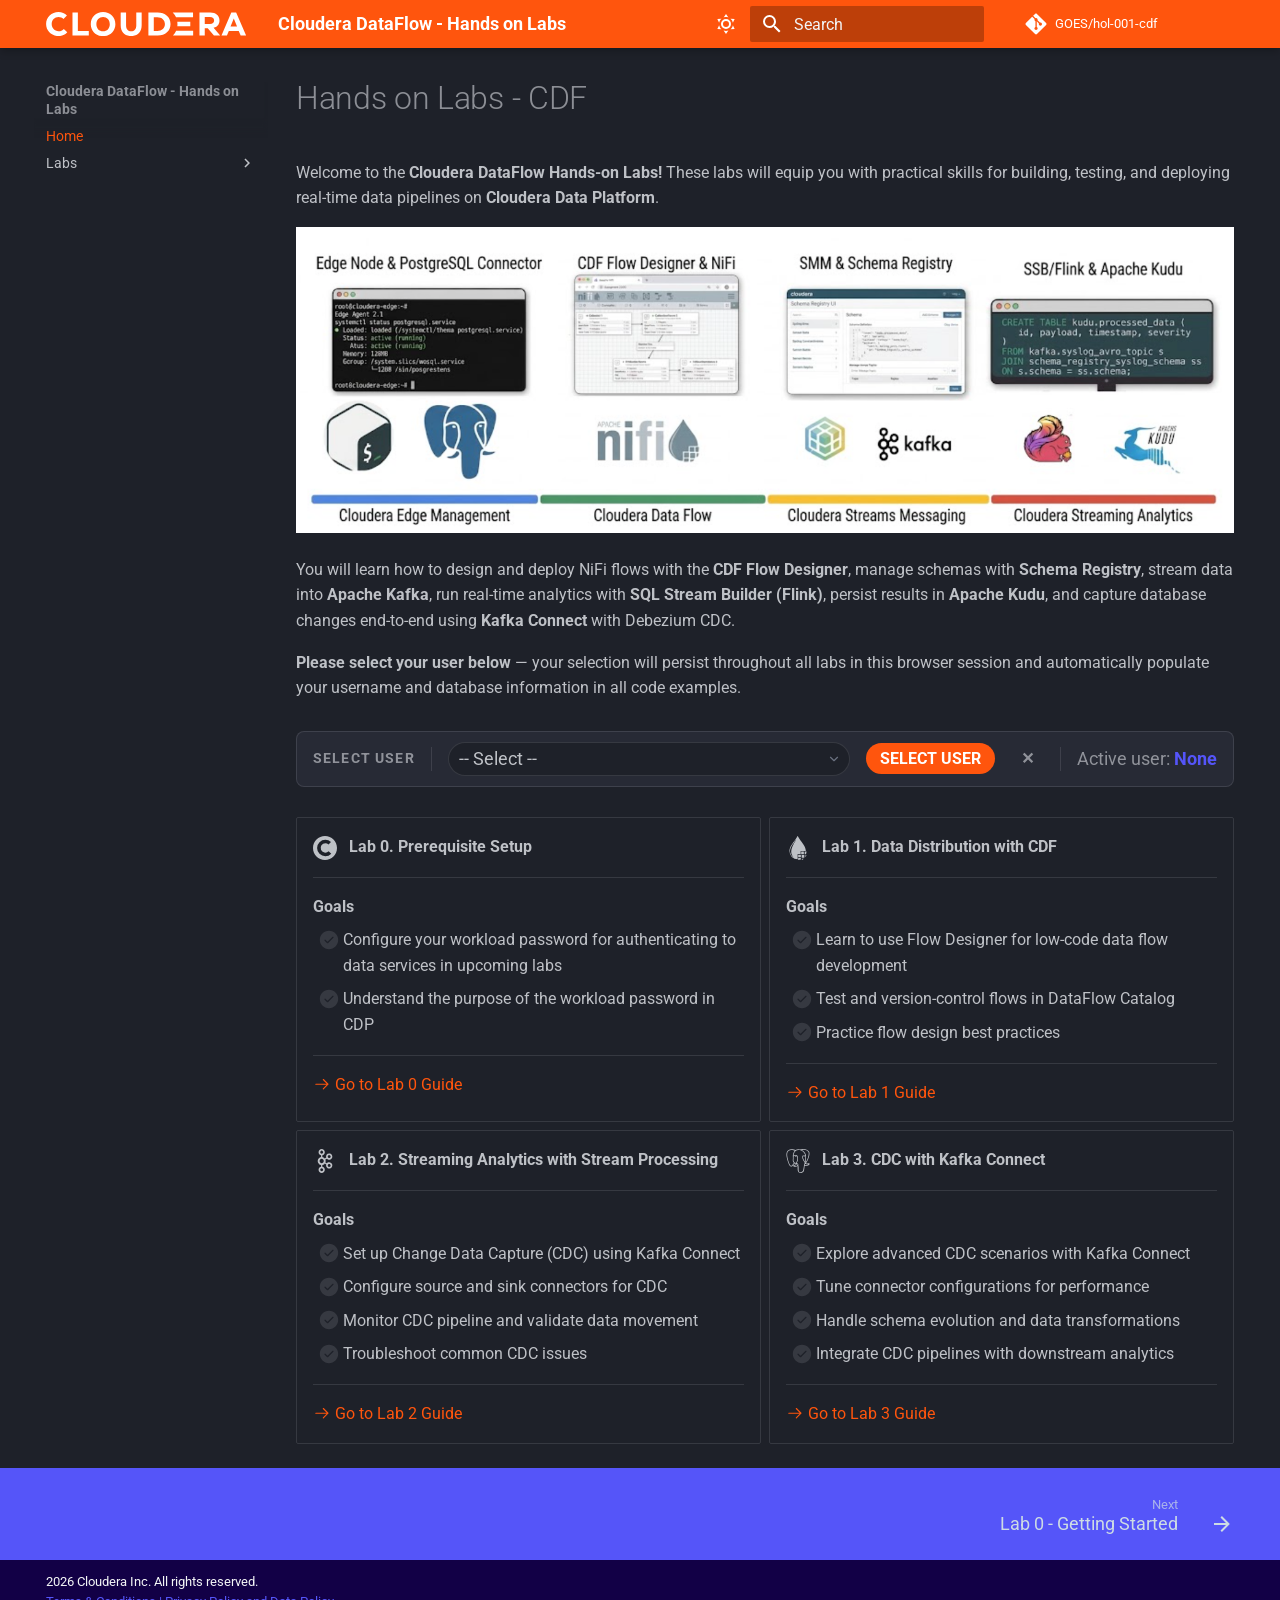
==== index.html @ 121abe47 "Deployed 4abebe5 with MkDocs version: 1.6.1" ====
<!DOCTYPE html><html lang="en" class="no-js"><head>
    
      <meta charset="utf-8">
      <meta name="viewport" content="width=device-width,initial-scale=1">
      
      
        <meta name="author" content="GOES">
      
      
      
      
        <link rel="next" href="labs/lab0/index.html">
      
      
        
      
      
      <link rel="icon" href="assets/images/favicon.ico">
      <meta name="generator" content="mkdocs-1.6.1, mkdocs-material-9.7.7">
    
    
      
        <title>Cloudera DataFlow - Hands on Labs</title>
      
    
    
      <link rel="stylesheet" href="assets/stylesheets/main.ec1eaa64.min.css">
      
        
        <link rel="stylesheet" href="assets/stylesheets/palette.ab4e12ef.min.css">
      
      


    
    
      
    
    
      
        
        
        <link rel="preconnect" href="https://fonts.gstatic.com" crossorigin>
        <link rel="stylesheet" href="https://fonts.googleapis.com/css?family=Roboto:300,300i,400,400i,700,700i%7CRoboto+Mono:400,400i,700,700i&amp;display=fallback">
        <style>:root{--md-text-font:"Roboto";--md-code-font:"Roboto Mono"}</style>
      
    
    
      <link rel="stylesheet" href="assets/stylesheets/extra.css">
    
    <script>__md_scope=new URL(".",location),__md_hash=e=>[...e].reduce(((e,_)=>(e<<5)-e+_.charCodeAt(0)),0),__md_get=(e,_=localStorage,t=__md_scope)=>JSON.parse(_.getItem(t.pathname+"."+e)),__md_set=(e,_,t=localStorage,a=__md_scope)=>{try{t.setItem(a.pathname+"."+e,JSON.stringify(_))}catch(e){}}</script>
    
      

    
    
  <link href="assets/stylesheets/glightbox.min.css" rel="stylesheet"><script src="assets/javascripts/glightbox.min.js"></script><style id="glightbox-style">
            html.glightbox-open { overflow: initial; height: 100%; }
            .gslide-title { margin-top: 0px; user-select: text; }
            .gslide-desc { color: #666; user-select: text; }
            .gslide-image img { background: white; }
            .gscrollbar-fixer { padding-right: 15px; }
            .gdesc-inner { font-size: 0.75rem; }
            body[data-md-color-scheme="slate"] .gdesc-inner { background: var(--md-default-bg-color); }
            body[data-md-color-scheme="slate"] .gslide-title { color: var(--md-default-fg-color); }
            body[data-md-color-scheme="slate"] .gslide-desc { color: var(--md-default-fg-color); }
        </style></head>
  
  
    
    
      
    
    
    
    
    <body dir="ltr" data-md-color-scheme="slate" data-md-color-primary="custom" data-md-color-accent="custom">
  
    
    <input class="md-toggle" data-md-toggle="drawer" type="checkbox" id="__drawer" autocomplete="off">
    <input class="md-toggle" data-md-toggle="search" type="checkbox" id="__search" autocomplete="off">
    <label class="md-overlay" for="__drawer"></label>
    <div data-md-component="skip">
      
        
        <a href="#hands-on-labs-cdf" class="md-skip">
          Skip to content
        </a>
      
    </div>
    <div data-md-component="announce">
      
    </div>
    
    
      

  

<header class="md-header md-header--shadow" data-md-component="header">
  <nav class="md-header__inner md-grid" aria-label="Header">
    <a href="index.html" title="Cloudera DataFlow - Hands on Labs" class="md-header__button md-logo" aria-label="Cloudera DataFlow - Hands on Labs" data-md-component="logo">
      
  <img src="assets/images/logo-cloudera-white.svg" alt="logo">

    </a>
    <label class="md-header__button md-icon" for="__drawer">
      
      <svg xmlns="http://www.w3.org/2000/svg" viewBox="0 0 24 24"><path d="M3 6h18v2H3zm0 5h18v2H3zm0 5h18v2H3z"></path></svg>
    </label>
    <div class="md-header__title" data-md-component="header-title">
      <div class="md-header__ellipsis">
        <div class="md-header__topic">
          <span class="md-ellipsis">
            Cloudera DataFlow - Hands on Labs
          </span>
        </div>
        <div class="md-header__topic" data-md-component="header-topic">
          <span class="md-ellipsis">
            
              Home
            
          </span>
        </div>
      </div>
    </div>
    
      
        <form class="md-header__option" data-md-component="palette">
  
    
    
    
    <input class="md-option" data-md-color-media="" data-md-color-scheme="slate" data-md-color-primary="custom" data-md-color-accent="custom" aria-label="Switch to light mode" type="radio" name="__palette" id="__palette_0">
    
      <label class="md-header__button md-icon" title="Switch to light mode" for="__palette_1" hidden>
        <svg xmlns="http://www.w3.org/2000/svg" viewBox="0 0 24 24"><path d="M12 7a5 5 0 0 1 5 5 5 5 0 0 1-5 5 5 5 0 0 1-5-5 5 5 0 0 1 5-5m0 2a3 3 0 0 0-3 3 3 3 0 0 0 3 3 3 3 0 0 0 3-3 3 3 0 0 0-3-3m0-7 2.39 3.42C13.65 5.15 12.84 5 12 5s-1.65.15-2.39.42zM3.34 7l4.16-.35A7.2 7.2 0 0 0 5.94 8.5c-.44.74-.69 1.5-.83 2.29zm.02 10 1.76-3.77a7.131 7.131 0 0 0 2.38 4.14zM20.65 7l-1.77 3.79a7.02 7.02 0 0 0-2.38-4.15zm-.01 10-4.14.36c.59-.51 1.12-1.14 1.54-1.86.42-.73.69-1.5.83-2.29zM12 22l-2.41-3.44c.74.27 1.55.44 2.41.44.82 0 1.63-.17 2.37-.44z"></path></svg>
      </label>
    
  
    
    
    
    <input class="md-option" data-md-color-media="" data-md-color-scheme="default" data-md-color-primary="custom" data-md-color-accent="custom" aria-label="Switch to dark mode" type="radio" name="__palette" id="__palette_1">
    
      <label class="md-header__button md-icon" title="Switch to dark mode" for="__palette_0" hidden>
        <svg xmlns="http://www.w3.org/2000/svg" viewBox="0 0 24 24"><path d="m17.75 4.09-2.53 1.94.91 3.06-2.63-1.81-2.63 1.81.91-3.06-2.53-1.94L12.44 4l1.06-3 1.06 3zm3.5 6.91-1.64 1.25.59 1.98-1.7-1.17-1.7 1.17.59-1.98L15.75 11l2.06-.05L18.5 9l.69 1.95zm-2.28 4.95c.83-.08 1.72 1.1 1.19 1.85-.32.45-.66.87-1.08 1.27C15.17 23 8.84 23 4.94 19.07c-3.91-3.9-3.91-10.24 0-14.14.4-.4.82-.76 1.27-1.08.75-.53 1.93.36 1.85 1.19-.27 2.86.69 5.83 2.89 8.02a9.96 9.96 0 0 0 8.02 2.89m-1.64 2.02a12.08 12.08 0 0 1-7.8-3.47c-2.17-2.19-3.33-5-3.49-7.82-2.81 3.14-2.7 7.96.31 10.98 3.02 3.01 7.84 3.12 10.98.31"></path></svg>
      </label>
    
  
</form>
      
    
    
      <script>var palette=__md_get("__palette");if(palette&&palette.color){if("(prefers-color-scheme)"===palette.color.media){var media=matchMedia("(prefers-color-scheme: light)"),input=document.querySelector(media.matches?"[data-md-color-media='(prefers-color-scheme: light)']":"[data-md-color-media='(prefers-color-scheme: dark)']");palette.color.media=input.getAttribute("data-md-color-media"),palette.color.scheme=input.getAttribute("data-md-color-scheme"),palette.color.primary=input.getAttribute("data-md-color-primary"),palette.color.accent=input.getAttribute("data-md-color-accent")}for(var[key,value]of Object.entries(palette.color))document.body.setAttribute("data-md-color-"+key,value)}</script>
    
    
    
      
      
        <label class="md-header__button md-icon" for="__search">
          
          <svg xmlns="http://www.w3.org/2000/svg" viewBox="0 0 24 24"><path d="M9.5 3A6.5 6.5 0 0 1 16 9.5c0 1.61-.59 3.09-1.56 4.23l.27.27h.79l5 5-1.5 1.5-5-5v-.79l-.27-.27A6.52 6.52 0 0 1 9.5 16 6.5 6.5 0 0 1 3 9.5 6.5 6.5 0 0 1 9.5 3m0 2C7 5 5 7 5 9.5S7 14 9.5 14 14 12 14 9.5 12 5 9.5 5"></path></svg>
        </label>
        <div class="md-search" data-md-component="search" role="dialog">
  <label class="md-search__overlay" for="__search"></label>
  <div class="md-search__inner" role="search">
    <form class="md-search__form" name="search">
      <input type="text" class="md-search__input" name="query" aria-label="Search" placeholder="Search" autocapitalize="off" autocorrect="off" autocomplete="off" spellcheck="false" data-md-component="search-query" required>
      <label class="md-search__icon md-icon" for="__search">
        
        <svg xmlns="http://www.w3.org/2000/svg" viewBox="0 0 24 24"><path d="M9.5 3A6.5 6.5 0 0 1 16 9.5c0 1.61-.59 3.09-1.56 4.23l.27.27h.79l5 5-1.5 1.5-5-5v-.79l-.27-.27A6.52 6.52 0 0 1 9.5 16 6.5 6.5 0 0 1 3 9.5 6.5 6.5 0 0 1 9.5 3m0 2C7 5 5 7 5 9.5S7 14 9.5 14 14 12 14 9.5 12 5 9.5 5"></path></svg>
        
        <svg xmlns="http://www.w3.org/2000/svg" viewBox="0 0 24 24"><path d="M20 11v2H8l5.5 5.5-1.42 1.42L4.16 12l7.92-7.92L13.5 5.5 8 11z"></path></svg>
      </label>
      <nav class="md-search__options" aria-label="Search">
        
        <button type="reset" class="md-search__icon md-icon" title="Clear" aria-label="Clear" tabindex="-1">
          
          <svg xmlns="http://www.w3.org/2000/svg" viewBox="0 0 24 24"><path d="M19 6.41 17.59 5 12 10.59 6.41 5 5 6.41 10.59 12 5 17.59 6.41 19 12 13.41 17.59 19 19 17.59 13.41 12z"></path></svg>
        </button>
      </nav>
      
    </form>
    <div class="md-search__output">
      <div class="md-search__scrollwrap" tabindex="0" data-md-scrollfix>
        <div class="md-search-result" data-md-component="search-result">
          <div class="md-search-result__meta">
            Initializing search
          </div>
          <ol class="md-search-result__list" role="presentation"></ol>
        </div>
      </div>
    </div>
  </div>
</div>
      
    
    
      <div class="md-header__source">
        <a href="https://github.infra.cloudera.com/GOES/hol-001-cdf" title="Go to repository" class="md-source" data-md-component="source">
  <div class="md-source__icon md-icon">
    
    <svg xmlns="http://www.w3.org/2000/svg" viewBox="0 0 448 512"><!--! Font Awesome Free 7.1.0 by @fontawesome - https://fontawesome.com License - https://fontawesome.com/license/free (Icons: CC BY 4.0, Fonts: SIL OFL 1.1, Code: MIT License) Copyright 2025 Fonticons, Inc.--><path d="M439.6 236.1 244 40.5c-5.4-5.5-12.8-8.5-20.4-8.5s-15 3-20.4 8.4L162.5 81l51.5 51.5c27.1-9.1 52.7 16.8 43.4 43.7l49.7 49.7c34.2-11.8 61.2 31 35.5 56.7-26.5 26.5-70.2-2.9-56-37.3L240.3 199v121.9c25.3 12.5 22.3 41.8 9.1 55-6.4 6.4-15.2 10.1-24.3 10.1s-17.8-3.6-24.3-10.1c-17.6-17.6-11.1-46.9 11.2-56v-123c-20.8-8.5-24.6-30.7-18.6-45L142.6 101 8.5 235.1C3 240.6 0 247.9 0 255.5s3 15 8.5 20.4l195.6 195.7c5.4 5.4 12.7 8.4 20.4 8.4s15-3 20.4-8.4l194.7-194.7c5.4-5.4 8.4-12.8 8.4-20.4s-3-15-8.4-20.4"></path></svg>
  </div>
  <div class="md-source__repository">
    GOES/hol-001-cdf
  </div>
</a>
      </div>
    
  </nav>
  
</header>
    
    <div class="md-container" data-md-component="container">
      
      
        
          
        
      
      <main class="md-main" data-md-component="main">
        <div class="md-main__inner md-grid">
          
            
              
                
              
              <div class="md-sidebar md-sidebar--primary" data-md-component="sidebar" data-md-type="navigation">
                <div class="md-sidebar__scrollwrap">
                  <div class="md-sidebar__inner">
                    



<nav class="md-nav md-nav--primary" aria-label="Navigation" data-md-level="0">
  <label class="md-nav__title" for="__drawer">
    <a href="index.html" title="Cloudera DataFlow - Hands on Labs" class="md-nav__button md-logo" aria-label="Cloudera DataFlow - Hands on Labs" data-md-component="logo">
      
  <img src="assets/images/logo-cloudera-white.svg" alt="logo">

    </a>
    Cloudera DataFlow - Hands on Labs
  </label>
  
    <div class="md-nav__source">
      <a href="https://github.infra.cloudera.com/GOES/hol-001-cdf" title="Go to repository" class="md-source" data-md-component="source">
  <div class="md-source__icon md-icon">
    
    <svg xmlns="http://www.w3.org/2000/svg" viewBox="0 0 448 512"><!--! Font Awesome Free 7.1.0 by @fontawesome - https://fontawesome.com License - https://fontawesome.com/license/free (Icons: CC BY 4.0, Fonts: SIL OFL 1.1, Code: MIT License) Copyright 2025 Fonticons, Inc.--><path d="M439.6 236.1 244 40.5c-5.4-5.5-12.8-8.5-20.4-8.5s-15 3-20.4 8.4L162.5 81l51.5 51.5c27.1-9.1 52.7 16.8 43.4 43.7l49.7 49.7c34.2-11.8 61.2 31 35.5 56.7-26.5 26.5-70.2-2.9-56-37.3L240.3 199v121.9c25.3 12.5 22.3 41.8 9.1 55-6.4 6.4-15.2 10.1-24.3 10.1s-17.8-3.6-24.3-10.1c-17.6-17.6-11.1-46.9 11.2-56v-123c-20.8-8.5-24.6-30.7-18.6-45L142.6 101 8.5 235.1C3 240.6 0 247.9 0 255.5s3 15 8.5 20.4l195.6 195.7c5.4 5.4 12.7 8.4 20.4 8.4s15-3 20.4-8.4l194.7-194.7c5.4-5.4 8.4-12.8 8.4-20.4s-3-15-8.4-20.4"></path></svg>
  </div>
  <div class="md-source__repository">
    GOES/hol-001-cdf
  </div>
</a>
    </div>
  
  <ul class="md-nav__list" data-md-scrollfix>
    
      
      
  
  
    
  
  
  
    <li class="md-nav__item md-nav__item--active">
      
      <input class="md-nav__toggle md-toggle" type="checkbox" id="__toc">
      
      
        
      
      
      <a href="index.html" class="md-nav__link md-nav__link--active">
        
  
  
  <span class="md-ellipsis">
    
  
    Home
  

    
  </span>
  
  

      </a>
      
    </li>
  

    
      
      
  
  
  
  
    
    
    
    
    
    <li class="md-nav__item md-nav__item--nested">
      
        
        
        <input class="md-nav__toggle md-toggle " type="checkbox" id="__nav_2">
        
          
          <label class="md-nav__link" for="__nav_2" id="__nav_2_label" tabindex="0">
            
  
  
  <span class="md-ellipsis">
    
  
    Labs
  

    
  </span>
  
  

            <span class="md-nav__icon md-icon"></span>
          </label>
        
        <nav class="md-nav" data-md-level="1" aria-labelledby="__nav_2_label" aria-expanded="false">
          <label class="md-nav__title" for="__nav_2">
            <span class="md-nav__icon md-icon"></span>
            
  
    Labs
  

          </label>
          <ul class="md-nav__list" data-md-scrollfix>
            
              
                
  
  
  
  
    <li class="md-nav__item">
      <a href="labs/lab0/index.html" class="md-nav__link">
        
  
  
  <span class="md-ellipsis">
    
  
    Lab 0 - Getting Started
  

    
  </span>
  
  

      </a>
    </li>
  

              
            
              
                
  
  
  
  
    <li class="md-nav__item">
      <a href="labs/lab1/index.html" class="md-nav__link">
        
  
  
  <span class="md-ellipsis">
    
  
    Lab 1 - Data Distribution with Cloudera DataFlow
  

    
  </span>
  
  

      </a>
    </li>
  

              
            
              
                
  
  
  
  
    <li class="md-nav__item">
      <a href="labs/lab2/index.html" class="md-nav__link">
        
  
  
  <span class="md-ellipsis">
    
  
    Lab 2 - Streaming Analytics with Stream Processing
  

    
  </span>
  
  

      </a>
    </li>
  

              
            
              
                
  
  
  
  
    <li class="md-nav__item">
      <a href="labs/lab4/index.html" class="md-nav__link">
        
  
  
  <span class="md-ellipsis">
    
  
    Lab 3 - CDC with Kafka Connect
  

    
  </span>
  
  

      </a>
    </li>
  

              
            
          </ul>
        </nav>
      
    </li>
  

    
  </ul>
</nav>
                  </div>
                </div>
              </div>
            
            
              
                
              
              <div class="md-sidebar md-sidebar--secondary" data-md-component="sidebar" data-md-type="toc" hidden>
                <div class="md-sidebar__scrollwrap">
                  <div class="md-sidebar__inner">
                    

<nav class="md-nav md-nav--secondary" aria-label="Table of contents">
  
  
  
    
  
  
</nav>
                  </div>
                </div>
              </div>
            
          
          
            <div class="md-content" data-md-component="content">
              
              <article class="md-content__inner md-typeset">
                
                  
  




<h1 id="hands-on-labs-cdf">Hands on Labs - CDF</h1>
<p>Welcome to the <strong>Cloudera DataFlow Hands-on Labs!</strong> These labs will equip you with practical skills for building, testing, and deploying real-time data pipelines on <strong>Cloudera Data Platform</strong>.</p>
<p><a class="glightbox" data-type="image" data-width="auto" data-height="auto" href="assets/images/lab_images/overview_diagram.png" data-desc-position="bottom"><img src="assets/images/lab_images/overview_diagram.png" alt="Description"></a></p>
<p>You will learn how to design and deploy NiFi flows with the <strong>CDF Flow Designer</strong>, manage schemas with <strong>Schema Registry</strong>, stream data into <strong>Apache Kafka</strong>, run real-time analytics with <strong>SQL Stream Builder (Flink)</strong>, persist results in <strong>Apache Kudu</strong>, and capture database changes end-to-end using <strong>Kafka Connect</strong> with Debezium CDC.</p>
<p><strong>Please select your user below</strong> — your selection will persist throughout all labs in this browser session and automatically populate your username and database information in all code examples.  </p>
<div class="username-selector-wrapper">
    <span class="username-chip-label">Select User</span>
    <div class="username-chip-divider"></div>
    <select id="user-number-input">
        <option value="">-- Select --</option>
        <option value="user001">user001</option>
        <option value="user002">user002</option>
        <option value="user003">user003</option>
        <option value="user004">user004</option>
        <option value="user005">user005</option>
        <option value="user006">user006</option>
        <option value="user007">user007</option>
        <option value="user008">user008</option>
        <option value="user009">user009</option>
        <option value="user010">user010</option>
        <option value="user011">user011</option>
        <option value="user012">user012</option>
        <option value="user013">user013</option>
        <option value="user014">user014</option>
        <option value="user015">user015</option>
        <option value="user016">user016</option>
        <option value="user017">user017</option>
        <option value="user018">user018</option>
        <option value="user019">user019</option>
        <option value="user020">user020</option>
    </select>
    <button id="user-username-save">SELECT USER</button>
    <button id="user-username-clear">✕</button>
    <div class="username-chip-divider"></div>
    <div class="username-display">Active user: <span id="selected-username">None</span></div>
</div>

<div class="grid cards">
<ul>
<li>
<p><span class="twemoji lg middle"><svg xmlns="http://www.w3.org/2000/svg" viewBox="0 0 24 24"><path d="M12 0C5.373 0 0 5.373 0 12s5.373 12 12 12 12-5.373 12-12S18.627 0 12 0m.344 20.251a8.25 8.25 0 1 1 0-16.502 8.2 8.2 0 0 1 5.633 2.234L15.519 8.53a4.69 4.69 0 0 0-3.175-1.239 4.709 4.709 0 1 0 3.284 8.081l2.657 2.346a8.22 8.22 0 0 1-5.941 2.533"></path></svg></span> &nbsp; <strong>Lab 0. Prerequisite Setup</strong></p>
<hr>
<p><strong>Goals</strong></p>
<ul class="task-list">
<li class="task-list-item"><label class="task-list-control"><input type="checkbox" disabled><span class="task-list-indicator"></span></label> Configure your workload password for authenticating to data services in upcoming labs</li>
<li class="task-list-item"><label class="task-list-control"><input type="checkbox" disabled><span class="task-list-indicator"></span></label> Understand the purpose of the workload password in CDP</li>
</ul>
<hr>
<p><a href="labs/lab0/index.html"><span class="twemoji"><svg xmlns="http://www.w3.org/2000/svg" viewBox="0 0 24 24"><path d="M13.22 19.03a.75.75 0 0 1 0-1.06L18.19 13H3.75a.75.75 0 0 1 0-1.5h14.44l-4.97-4.97a.749.749 0 0 1 .326-1.275.75.75 0 0 1 .734.215l6.25 6.25a.75.75 0 0 1 0 1.06l-6.25 6.25a.75.75 0 0 1-1.06 0"></path></svg></span> Go to Lab 0 Guide</a></p>
</li>
<li>
<p><span class="twemoji lg middle"><svg xmlns="http://www.w3.org/2000/svg" viewBox="0 0 24 24"><path d="M11.648 0a.09.09 0 0 0-.084.053A30.7 30.7 0 0 1 8.592 4.73c-2.09 2.728-5.145 6.466-5.145 10.364a8.2 8.2 0 0 0 8.201 8.2v-5.003c0-.106.087-.193.194-.193h2.81v-2.813c0-.106.087-.191.194-.191h5.004c0-3.9-3.056-7.636-5.145-10.364A30.7 30.7 0 0 1 11.732.053.1.1 0 0 0 11.648 0m-1.632 3.867c.05 0 .08.034.037.112q-.164.297-.328.593c-.396.702-.819 1.389-1.23 2.08q-.293-.047-.585-.088c.495-.651 1-1.296 1.48-1.959.153-.209.302-.423.454-.634a.24.24 0 0 1 .172-.104M7.44 7.186q.332.053.666.119-.112.193-.223.383a29 29 0 0 0-1.625 3.261c-.874 2.123-1.383 4.444-.77 6.707a8.2 8.2 0 0 0 2.217 3.74c.083.083-.02.216-.119.155a7.6 7.6 0 0 1-.93-.686A7.67 7.67 0 0 1 4.1 16.248c-.329-2.156.387-4.246 1.418-6.115a27 27 0 0 1 1.92-2.947zm7.931 8.435a.193.193 0 0 0-.191.191V18.3h2.677v-2.68zm3.299 0V18.3h1.348a8 8 0 0 0 .515-2.678zm-6.303 3.004a.193.193 0 0 0-.191.193v2.485h2.678v-2.678Zm3.295.484v2.68h2.115a.56.56 0 0 0 .399-.162v-.004a.56.56 0 0 0 .16-.397V19.11zm3.674.182v1.98a8 8 0 0 0 1.217-1.98zm-6.969 2.824a.193.193 0 0 0-.191.192v1.672a8 8 0 0 0 2.678-.516v-1.348zm3.48.668V24a8 8 0 0 0 1.98-1.217z"></path></svg></span> &nbsp; <strong>Lab 1. Data Distribution with CDF</strong></p>
<hr>
<p><strong>Goals</strong></p>
<ul class="task-list">
<li class="task-list-item"><label class="task-list-control"><input type="checkbox" disabled><span class="task-list-indicator"></span></label> Learn to use Flow Designer for low-code data flow development</li>
<li class="task-list-item"><label class="task-list-control"><input type="checkbox" disabled><span class="task-list-indicator"></span></label> Test and version-control flows in DataFlow Catalog</li>
<li class="task-list-item"><label class="task-list-control"><input type="checkbox" disabled><span class="task-list-indicator"></span></label> Practice flow design best practices</li>
</ul>
<hr>
<p><a href="labs/lab1/index.html"><span class="twemoji"><svg xmlns="http://www.w3.org/2000/svg" viewBox="0 0 24 24"><path d="M13.22 19.03a.75.75 0 0 1 0-1.06L18.19 13H3.75a.75.75 0 0 1 0-1.5h14.44l-4.97-4.97a.749.749 0 0 1 .326-1.275.75.75 0 0 1 .734.215l6.25 6.25a.75.75 0 0 1 0 1.06l-6.25 6.25a.75.75 0 0 1-1.06 0"></path></svg></span> Go to Lab 1 Guide</a></p>
</li>
<li>
<p><span class="twemoji lg middle"><svg xmlns="http://www.w3.org/2000/svg" viewBox="0 0 24 24"><path d="M9.71 2.136a1.43 1.43 0 0 0-2.047 0h-.007a1.48 1.48 0 0 0-.421 1.042c0 .41.161.777.422 1.039l.007.007c.257.264.616.426 1.019.426.404 0 .766-.162 1.027-.426l.003-.007c.261-.262.421-.629.421-1.039 0-.408-.159-.777-.421-1.042zM8.683 22.295c.404 0 .766-.167 1.027-.429l.003-.008c.261-.261.421-.631.421-1.036 0-.41-.159-.778-.421-1.044H9.71a1.42 1.42 0 0 0-1.027-.432 1.4 1.4 0 0 0-1.02.432h-.007c-.26.266-.422.634-.422 1.044 0 .406.161.775.422 1.036l.007.008c.258.262.617.429 1.02.429m7.89-4.462c.359-.096.683-.33.882-.684l.027-.052a1.47 1.47 0 0 0 .114-1.067 1.45 1.45 0 0 0-.675-.896l-.021-.014a1.43 1.43 0 0 0-1.078-.132c-.36.091-.684.335-.881.686-.2.349-.241.75-.146 1.119.099.363.33.691.675.896h.002c.346.203.737.239 1.101.144m-6.405-7.342a2.08 2.08 0 0 0-1.485-.627c-.58 0-1.103.242-1.482.627-.378.385-.612.916-.612 1.507s.233 1.124.612 1.514a2.08 2.08 0 0 0 2.967 0c.379-.39.612-.923.612-1.514s-.233-1.122-.612-1.507m-.835-2.51c.843.141 1.6.552 2.178 1.144h.004c.092.093.182.196.265.299l1.446-.851a3.18 3.18 0 0 1-.047-1.808 3.15 3.15 0 0 1 1.456-1.926l.025-.016a3.06 3.06 0 0 1 2.345-.306c.77.21 1.465.721 1.898 1.482v.002c.431.757.518 1.626.313 2.408a3.15 3.15 0 0 1-1.456 1.928l-.198.118h-.02a3.1 3.1 0 0 1-2.154.201 3.13 3.13 0 0 1-1.514-.944l-1.444.848a4.16 4.16 0 0 1 0 2.879l1.444.846c.413-.47.939-.789 1.514-.944a3.04 3.04 0 0 1 2.371.319l.048.023v.002a3.17 3.17 0 0 1 1.408 1.906 3.22 3.22 0 0 1-.313 2.405l-.026.053-.003-.005a3.15 3.15 0 0 1-1.867 1.436 3.1 3.1 0 0 1-2.371-.318v-.006a3.16 3.16 0 0 1-1.456-1.927 3.18 3.18 0 0 1 .047-1.805l-1.446-.848a4 4 0 0 1-.265.294l-.004.005a3.94 3.94 0 0 1-2.178 1.138v1.699a3.1 3.1 0 0 1 1.56.862l.002.004c.565.572.914 1.368.914 2.243 0 .873-.35 1.664-.914 2.239l-.002.009a3.1 3.1 0 0 1-2.21.931 3.1 3.1 0 0 1-2.206-.93h-.002v-.009a3.19 3.19 0 0 1-.916-2.239c0-.875.35-1.672.916-2.243v-.004h.002a3.1 3.1 0 0 1 1.558-.862v-1.699a3.93 3.93 0 0 1-2.176-1.138l-.006-.005a4.1 4.1 0 0 1-1.173-2.874c0-1.122.452-2.136 1.173-2.872h.006a3.95 3.95 0 0 1 2.176-1.144V6.289a3.14 3.14 0 0 1-1.558-.864h-.002v-.004a3.2 3.2 0 0 1-.916-2.243c0-.871.35-1.669.916-2.243l.002-.002A3.08 3.08 0 0 1 8.683 0c.861 0 1.641.355 2.21.932v.002h.002c.565.574.914 1.372.914 2.243 0 .876-.35 1.667-.914 2.243l-.002.005a3.14 3.14 0 0 1-1.56.864zm8.121-1.129-.012-.019a1.45 1.45 0 0 0-.87-.668 1.43 1.43 0 0 0-1.103.146h.002c-.347.2-.58.529-.677.896-.095.365-.054.768.146 1.119l.007.009c.2.347.519.579.874.673.357.103.755.059 1.098-.144l.019-.009a1.47 1.47 0 0 0 .657-.885 1.5 1.5 0 0 0-.141-1.118"></path></svg></span> &nbsp; <strong>Lab 2. Streaming Analytics with Stream Processing</strong></p>
<hr>
<p><strong>Goals</strong></p>
<ul class="task-list">
<li class="task-list-item"><label class="task-list-control"><input type="checkbox" disabled><span class="task-list-indicator"></span></label> Set up Change Data Capture (CDC) using Kafka Connect</li>
<li class="task-list-item"><label class="task-list-control"><input type="checkbox" disabled><span class="task-list-indicator"></span></label> Configure source and sink connectors for CDC</li>
<li class="task-list-item"><label class="task-list-control"><input type="checkbox" disabled><span class="task-list-indicator"></span></label> Monitor CDC pipeline and validate data movement</li>
<li class="task-list-item"><label class="task-list-control"><input type="checkbox" disabled><span class="task-list-indicator"></span></label> Troubleshoot common CDC issues</li>
</ul>
<hr>
<p><a href="labs/lab2/index.html"><span class="twemoji"><svg xmlns="http://www.w3.org/2000/svg" viewBox="0 0 24 24"><path d="M13.22 19.03a.75.75 0 0 1 0-1.06L18.19 13H3.75a.75.75 0 0 1 0-1.5h14.44l-4.97-4.97a.749.749 0 0 1 .326-1.275.75.75 0 0 1 .734.215l6.25 6.25a.75.75 0 0 1 0 1.06l-6.25 6.25a.75.75 0 0 1-1.06 0"></path></svg></span> Go to Lab 2 Guide</a></p>
</li>
<li>
<p><span class="twemoji lg middle"><svg xmlns="http://www.w3.org/2000/svg" viewBox="0 0 24 24"><path d="M23.56 14.723a.5.5 0 0 0-.057-.12q-.21-.395-1.007-.231c-1.654.34-2.294.13-2.526-.02 1.342-2.048 2.445-4.522 3.041-6.83.272-1.05.798-3.523.122-4.73a1.6 1.6 0 0 0-.15-.236C21.693.91 19.8.025 17.51.001c-1.495-.016-2.77.346-3.116.479a10 10 0 0 0-.516-.082 8 8 0 0 0-1.312-.127c-1.182-.019-2.203.264-3.05.84C8.66.79 4.729-.534 2.296 1.19.935 2.153.309 3.873.43 6.304c.041.818.507 3.334 1.243 5.744q.69 2.26 1.433 3.582.83 1.493 1.714 1.79c.448.148 1.133.143 1.858-.729a56 56 0 0 1 1.945-2.206c.435.235.906.362 1.39.377v.004a11 11 0 0 0-.247.305c-.339.43-.41.52-1.5.745-.31.064-1.134.233-1.146.811a.6.6 0 0 0 .091.327c.227.423.922.61 1.015.633 1.335.333 2.505.092 3.372-.679-.017 2.231.077 4.418.345 5.088.221.553.762 1.904 2.47 1.904q.375.001.829-.094c1.782-.382 2.556-1.17 2.855-2.906.15-.87.402-2.875.539-4.101.017-.07.036-.12.057-.136 0 0 .07-.048.427.03l.044.007.254.022.015.001c.847.039 1.911-.142 2.531-.43.644-.3 1.806-1.033 1.595-1.67M2.37 11.876c-.744-2.435-1.178-4.885-1.212-5.571-.109-2.172.417-3.683 1.562-4.493 1.837-1.299 4.84-.54 6.108-.13l-.01.01C6.795 3.734 6.843 7.226 6.85 7.44c0 .082.006.199.016.36.034.586.1 1.68-.074 2.918-.16 1.15.194 2.276.973 3.089q.12.126.252.237c-.347.371-1.1 1.193-1.903 2.158-.568.682-.96.551-1.088.508-.392-.13-.813-.587-1.239-1.322-.48-.839-.963-2.032-1.415-3.512m6.007 5.088a1.6 1.6 0 0 1-.432-.178c.089-.039.237-.09.483-.14 1.284-.265 1.482-.451 1.915-1 .099-.127.211-.27.367-.443a.4.4 0 0 0 .074-.13c.17-.151.272-.11.436-.042.156.065.308.26.37.475.03.102.062.295-.045.445-.904 1.266-2.222 1.25-3.168 1.013m2.094-3.988-.052.14c-.133.357-.257.689-.334 1.004-.667-.002-1.317-.288-1.81-.803-.628-.655-.913-1.566-.783-2.5.183-1.308.116-2.447.08-3.059l-.013-.22c.296-.262 1.666-.996 2.643-.772.446.102.718.406.83.928.585 2.704.078 3.83-.33 4.736a9 9 0 0 0-.23.546m7.364 4.572q-.024.266-.062.596l-.146.438a.4.4 0 0 0-.018.108c-.006.475-.054.649-.115.87-.064.229-.135.488-.18 1.057-.11 1.414-.878 2.227-2.417 2.556-1.515.325-1.784-.496-2.02-1.221a7 7 0 0 0-.078-.227c-.215-.586-.19-1.412-.157-2.555.016-.561-.025-1.901-.33-2.646q.006-.44.019-.892a.4.4 0 0 0-.016-.113 2 2 0 0 0-.044-.208c-.122-.428-.42-.786-.78-.935-.142-.059-.403-.167-.717-.087.067-.276.183-.587.309-.925l.053-.142c.06-.16.134-.325.213-.5.426-.948 1.01-2.246.376-5.178-.237-1.098-1.03-1.634-2.232-1.51-.72.075-1.38.366-1.709.532a6 6 0 0 0-.196.104c.092-1.106.439-3.174 1.736-4.482a4 4 0 0 1 .303-.276.35.35 0 0 0 .145-.064c.752-.57 1.695-.85 2.802-.833q.616.01 1.174.081c1.94.355 3.244 1.447 4.036 2.383.814.962 1.255 1.931 1.431 2.454-1.323-.134-2.223.127-2.68.78-.992 1.418.544 4.172 1.282 5.496.135.242.252.452.289.54.24.583.551.972.778 1.256.07.087.138.171.189.245-.4.116-1.12.383-1.055 1.717-.013.156-.043.447-.084.815-.046.208-.07.46-.1.766m.89-1.621c-.04-.832.27-.919.597-1.01l.135-.041a1 1 0 0 0 .134.103c.57.376 1.583.421 3.007.134-.202.177-.519.4-.953.601-.41.19-1.096.333-1.747.364-.72.034-1.086-.08-1.173-.151m.57-9.271c-.006.35-.054.669-.105 1.001-.055.358-.112.728-.127 1.177-.014.436.04.89.093 1.33.107.887.216 1.8-.207 2.701a4 4 0 0 1-.188-.385 8 8 0 0 0-.325-.617c-.616-1.104-2.057-3.69-1.32-4.744.38-.543 1.342-.566 2.179-.463m.228 7.013-.085-.107-.035-.044c.726-1.2.584-2.387.457-3.439-.052-.432-.1-.84-.088-1.222.013-.407.066-.755.118-1.092.064-.415.13-.844.111-1.35a.6.6 0 0 0 .012-.19c-.046-.486-.6-1.938-1.73-3.253a7.8 7.8 0 0 0-2.688-2.04A9.3 9.3 0 0 1 17.62.746c2.052.046 3.675.814 4.824 2.283a1 1 0 0 1 .067.1c.723 1.356-.276 6.275-2.987 10.54m-8.816-6.116c-.025.18-.31.423-.621.423a1 1 0 0 1-.081-.006.8.8 0 0 1-.506-.315c-.046-.06-.12-.178-.106-.285a.22.22 0 0 1 .093-.149c.118-.089.352-.122.61-.086.316.044.642.193.61.418m7.93-.411c.011.08-.049.2-.153.31a.72.72 0 0 1-.408.223 1 1 0 0 1-.075.005c-.293 0-.541-.234-.56-.371-.024-.177.264-.31.56-.352.298-.042.612.009.636.185"></path></svg></span> &nbsp; <strong>Lab 3. CDC with Kafka Connect</strong></p>
<hr>
<p><strong>Goals</strong></p>
<ul class="task-list">
<li class="task-list-item"><label class="task-list-control"><input type="checkbox" disabled><span class="task-list-indicator"></span></label> Explore advanced CDC scenarios with Kafka Connect</li>
<li class="task-list-item"><label class="task-list-control"><input type="checkbox" disabled><span class="task-list-indicator"></span></label> Tune connector configurations for performance</li>
<li class="task-list-item"><label class="task-list-control"><input type="checkbox" disabled><span class="task-list-indicator"></span></label> Handle schema evolution and data transformations</li>
<li class="task-list-item"><label class="task-list-control"><input type="checkbox" disabled><span class="task-list-indicator"></span></label> Integrate CDC pipelines with downstream analytics</li>
</ul>
<hr>
<p><a href="labs/lab4/index.html"><span class="twemoji"><svg xmlns="http://www.w3.org/2000/svg" viewBox="0 0 24 24"><path d="M13.22 19.03a.75.75 0 0 1 0-1.06L18.19 13H3.75a.75.75 0 0 1 0-1.5h14.44l-4.97-4.97a.749.749 0 0 1 .326-1.275.75.75 0 0 1 .734.215l6.25 6.25a.75.75 0 0 1 0 1.06l-6.25 6.25a.75.75 0 0 1-1.06 0"></path></svg></span> Go to Lab 3 Guide</a></p>
</li>
</ul>
</div>







  
  




  



                
              </article>
            </div>
          
          
<script>var target=document.getElementById(location.hash.slice(1));target&&target.name&&(target.checked=target.name.startsWith("__tabbed_"))</script>
        </div>
        
          <button type="button" class="md-top md-icon" data-md-component="top" hidden>
  
  <svg xmlns="http://www.w3.org/2000/svg" viewBox="0 0 24 24"><path d="M13 20h-2V8l-5.5 5.5-1.42-1.42L12 4.16l7.92 7.92-1.42 1.42L13 8z"></path></svg>
  Back to top
</button>
        
      </main>
      
        <footer class="md-footer">
  
    
      
        
      
      <nav class="md-footer__inner md-grid" aria-label="Footer">
        
        
          
          <a href="labs/lab0/index.html" class="md-footer__link md-footer__link--next" aria-label="Next: Lab 0 - Getting Started">
            <div class="md-footer__title">
              <span class="md-footer__direction">
                Next
              </span>
              <div class="md-ellipsis">
                Lab 0 - Getting Started
              </div>
            </div>
            <div class="md-footer__button md-icon">
              
              <svg xmlns="http://www.w3.org/2000/svg" viewBox="0 0 24 24"><path d="M4 11v2h12l-5.5 5.5 1.42 1.42L19.84 12l-7.92-7.92L10.5 5.5 16 11z"></path></svg>
            </div>
          </a>
        
      </nav>
    
  
  <div class="md-footer-meta md-typeset">
    <div class="md-footer-meta__inner md-grid">
      <div class="md-copyright">
  
    <div class="md-copyright__highlight">
      2026 Cloudera Inc. All rights reserved.<br><a href="https://www.cloudera.com/legal/terms-and-conditions.html" target="_blank">Terms &amp; Conditions | </a>  <a href="https://www.cloudera.com/legal/policies.html" target="_blank"> Privacy Policy and Data Policy</a>
    </div>
  
  
</div>
      
    </div>
  </div>
</footer>
      
    </div>
    <div class="md-dialog" data-md-component="dialog">
      <div class="md-dialog__inner md-typeset"></div>
    </div>
    
    
    
      
      
      <script id="__config" type="application/json">{"annotate": null, "base": ".", "features": ["content.code.annotate", "content.code.copy", "navigation.footer", "navigation.top"], "search": "assets/javascripts/workers/search.2c215733.min.js", "tags": null, "translations": {"clipboard.copied": "Copied to clipboard", "clipboard.copy": "Copy to clipboard", "search.result.more.one": "1 more on this page", "search.result.more.other": "# more on this page", "search.result.none": "No matching documents", "search.result.one": "1 matching document", "search.result.other": "# matching documents", "search.result.placeholder": "Type to start searching", "search.result.term.missing": "Missing", "select.version": "Select version"}, "version": null}</script>
    
    
      <script src="assets/javascripts/bundle.d7400e89.min.js"></script>
      
        <script src="assets/javascripts/username-replacer.js"></script>
      
    
  
<script id="init-glightbox">const lightbox = GLightbox({"touchNavigation": true, "loop": false, "zoomable": true, "draggable": true, "openEffect": "zoom", "closeEffect": "zoom", "slideEffect": "slide"});
document$.subscribe(()=>{ lightbox.reload(); });
</script></body></html>
---- assets/stylesheets/main.ec1eaa64.min.css ----
@charset "UTF-8";html{-webkit-text-size-adjust:none;-moz-text-size-adjust:none;text-size-adjust:none;box-sizing:border-box}*,:after,:before{box-sizing:inherit}@media (prefers-reduced-motion){*,:after,:before{transition:none!important}}body{margin:0}a,button,input,label{-webkit-tap-highlight-color:transparent}a{color:inherit;text-decoration:none}hr{border:0;box-sizing:initial;display:block;height:.05rem;overflow:visible;padding:0}small{font-size:80%}sub,sup{line-height:1em}img{border-style:none}table{border-collapse:initial;border-spacing:0}td,th{font-weight:400;vertical-align:top}button{background:#0000;border:0;font-family:inherit;font-size:inherit;margin:0;padding:0}input{border:0;outline:none}:root{--md-primary-fg-color:#4051b5;--md-primary-fg-color--light:#5d6cc0;--md-primary-fg-color--dark:#303fa1;--md-primary-bg-color:#fff;--md-primary-bg-color--light:#ffffffb3;--md-accent-fg-color:#526cfe;--md-accent-fg-color--transparent:#526cfe1a;--md-accent-bg-color:#fff;--md-accent-bg-color--light:#ffffffb3}[data-md-color-scheme=default]{color-scheme:light}[data-md-color-scheme=default] img[src$="#gh-dark-mode-only"],[data-md-color-scheme=default] img[src$="#only-dark"]{display:none}:root,[data-md-color-scheme=default]{--md-hue:225deg;--md-default-fg-color:#000000de;--md-default-fg-color--light:#0000008a;--md-default-fg-color--lighter:#00000052;--md-default-fg-color--lightest:#00000012;--md-default-bg-color:#fff;--md-default-bg-color--light:#ffffffb3;--md-default-bg-color--lighter:#ffffff4d;--md-default-bg-color--lightest:#ffffff1f;--md-code-fg-color:#36464e;--md-code-bg-color:#f5f5f5;--md-code-bg-color--light:#f5f5f5b3;--md-code-bg-color--lighter:#f5f5f54d;--md-code-hl-color:#4287ff;--md-code-hl-color--light:#4287ff1a;--md-code-hl-number-color:#d52a2a;--md-code-hl-special-color:#db1457;--md-code-hl-function-color:#a846b9;--md-code-hl-constant-color:#6e59d9;--md-code-hl-keyword-color:#3f6ec6;--md-code-hl-string-color:#1c7d4d;--md-code-hl-name-color:var(--md-code-fg-color);--md-code-hl-operator-color:var(--md-default-fg-color--light);--md-code-hl-punctuation-color:var(--md-default-fg-color--light);--md-code-hl-comment-color:var(--md-default-fg-color--light);--md-code-hl-generic-color:var(--md-default-fg-color--light);--md-code-hl-variable-color:var(--md-default-fg-color--light);--md-typeset-color:var(--md-default-fg-color);--md-typeset-a-color:var(--md-primary-fg-color);--md-typeset-del-color:#f5503d26;--md-typeset-ins-color:#0bd57026;--md-typeset-kbd-color:#fafafa;--md-typeset-kbd-accent-color:#fff;--md-typeset-kbd-border-color:#b8b8b8;--md-typeset-mark-color:#ffff0080;--md-typeset-table-color:#0000001f;--md-typeset-table-color--light:rgba(0,0,0,.035);--md-admonition-fg-color:var(--md-default-fg-color);--md-admonition-bg-color:var(--md-default-bg-color);--md-warning-fg-color:#000000de;--md-warning-bg-color:#ff9;--md-footer-fg-color:#fff;--md-footer-fg-color--light:#ffffffb3;--md-footer-fg-color--lighter:#ffffff73;--md-footer-bg-color:#000000de;--md-footer-bg-color--dark:#00000052;--md-shadow-z1:0 0.2rem 0.5rem #0000000d,0 0 0.05rem #0000001a;--md-shadow-z2:0 0.2rem 0.5rem #0000001a,0 0 0.05rem #00000040;--md-shadow-z3:0 0.2rem 0.5rem #0003,0 0 0.05rem #00000059}.md-icon svg{fill:currentcolor;display:block;height:1.2rem;width:1.2rem}body{-webkit-font-smoothing:antialiased;-moz-osx-font-smoothing:grayscale;--md-text-font-family:var(--md-text-font,_),-apple-system,BlinkMacSystemFont,Helvetica,Arial,sans-serif;--md-code-font-family:var(--md-code-font,_),SFMono-Regular,Consolas,Menlo,monospace}aside,body,input{font-feature-settings:"kern","liga";color:var(--md-typeset-color);font-family:var(--md-text-font-family)}code,kbd,pre{font-feature-settings:"kern";font-family:var(--md-code-font-family)}:root{--md-typeset-table-sort-icon:url('data:image/svg+xml;charset=utf-8,<svg xmlns="http://www.w3.org/2000/svg" viewBox="0 0 24 24"><path d="m18 21-4-4h3V7h-3l4-4 4 4h-3v10h3M2 19v-2h10v2M2 13v-2h7v2M2 7V5h4v2z"/></svg>');--md-typeset-table-sort-icon--asc:url('data:image/svg+xml;charset=utf-8,<svg xmlns="http://www.w3.org/2000/svg" viewBox="0 0 24 24"><path d="M19 17h3l-4 4-4-4h3V3h2M2 17h10v2H2M6 5v2H2V5m0 6h7v2H2z"/></svg>');--md-typeset-table-sort-icon--desc:url('data:image/svg+xml;charset=utf-8,<svg xmlns="http://www.w3.org/2000/svg" viewBox="0 0 24 24"><path d="M19 7h3l-4-4-4 4h3v14h2M2 17h10v2H2M6 5v2H2V5m0 6h7v2H2z"/></svg>')}.md-typeset{-webkit-print-color-adjust:exact;color-adjust:exact;font-size:.8rem;line-height:1.6;overflow-wrap:break-word}@media print{.md-typeset{font-size:.68rem}}.md-typeset blockquote,.md-typeset dl,.md-typeset figure,.md-typeset ol,.md-typeset pre,.md-typeset ul{margin-bottom:1em;margin-top:1em}.md-typeset h1{color:var(--md-default-fg-color--light);font-size:2em;line-height:1.3;margin:0 0 1.25em}.md-typeset h1,.md-typeset h2{font-weight:300;letter-spacing:-.01em}.md-typeset h2{font-size:1.5625em;line-height:1.4;margin:1.6em 0 .64em}.md-typeset h3{font-size:1.25em;font-weight:400;letter-spacing:-.01em;line-height:1.5;margin:1.6em 0 .8em}.md-typeset h2+h3{margin-top:.8em}.md-typeset h4{font-weight:700;letter-spacing:-.01em;margin:1em 0}.md-typeset h5,.md-typeset h6{color:var(--md-default-fg-color--light);font-size:.8em;font-weight:700;letter-spacing:-.01em;margin:1.25em 0}.md-typeset h5{text-transform:uppercase}.md-typeset h5 code{text-transform:none}.md-typeset hr{border-bottom:.05rem solid var(--md-default-fg-color--lightest);display:flow-root;margin:1.5em 0}.md-typeset a{color:var(--md-typeset-a-color);word-break:break-word}.md-typeset a,.md-typeset a:before{transition:color 125ms}.md-typeset a:focus,.md-typeset a:hover{color:var(--md-accent-fg-color)}.md-typeset a:focus code,.md-typeset a:hover code{background-color:var(--md-accent-fg-color--transparent);color:var(--md-accent-fg-color)}.md-typeset a code{color:var(--md-typeset-a-color)}.md-typeset a.focus-visible{outline-color:var(--md-accent-fg-color);outline-offset:.2rem}.md-typeset code,.md-typeset kbd,.md-typeset pre{color:var(--md-code-fg-color);direction:ltr;font-variant-ligatures:none;transition:background-color 125ms}@media print{.md-typeset code,.md-typeset kbd,.md-typeset pre{white-space:pre-wrap}}.md-typeset code{background-color:var(--md-code-bg-color);border-radius:.1rem;-webkit-box-decoration-break:clone;box-decoration-break:clone;font-size:.85em;padding:0 .2941176471em;transition:color 125ms,background-color 125ms;word-break:break-word}.md-typeset code:not(.focus-visible){-webkit-tap-highlight-color:transparent;outline:none}.md-typeset pre{display:flow-root;line-height:1.4;position:relative}.md-typeset pre>code{-webkit-box-decoration-break:slice;box-decoration-break:slice;box-shadow:none;display:block;margin:0;outline-color:var(--md-accent-fg-color);overflow:auto;padding:.7720588235em 1.1764705882em;scrollbar-color:var(--md-default-fg-color--lighter) #0000;scrollbar-width:thin;touch-action:auto;word-break:normal}.md-typeset pre>code:hover{scrollbar-color:var(--md-accent-fg-color) #0000}.md-typeset pre>code::-webkit-scrollbar{height:.2rem;width:.2rem}.md-typeset pre>code::-webkit-scrollbar-thumb{background-color:var(--md-default-fg-color--lighter)}.md-typeset pre>code::-webkit-scrollbar-thumb:hover{background-color:var(--md-accent-fg-color)}.md-typeset kbd{background-color:var(--md-typeset-kbd-color);border-radius:.1rem;box-shadow:0 .1rem 0 .05rem var(--md-typeset-kbd-border-color),0 .1rem 0 var(--md-typeset-kbd-border-color),0 -.1rem .2rem var(--md-typeset-kbd-accent-color) inset;color:var(--md-default-fg-color);display:inline-block;font-size:.75em;padding:0 .6666666667em;vertical-align:text-top;word-break:break-word}.md-typeset mark{background-color:var(--md-typeset-mark-color);-webkit-box-decoration-break:clone;box-decoration-break:clone;color:inherit;word-break:break-word}.md-typeset abbr{cursor:help;text-decoration:none}.md-typeset [data-preview],.md-typeset abbr{border-bottom:.05rem dotted var(--md-default-fg-color--light)}.md-typeset small{opacity:.75}[dir=ltr] .md-typeset sub,[dir=ltr] .md-typeset sup{margin-left:.078125em}[dir=rtl] .md-typeset sub,[dir=rtl] .md-typeset sup{margin-right:.078125em}[dir=ltr] .md-typeset blockquote{padding-left:.6rem}[dir=rtl] .md-typeset blockquote{padding-right:.6rem}[dir=ltr] .md-typeset blockquote{border-left:.2rem solid var(--md-default-fg-color--lighter)}[dir=rtl] .md-typeset blockquote{border-right:.2rem solid var(--md-default-fg-color--lighter)}.md-typeset blockquote{color:var(--md-default-fg-color--light);margin-left:0;margin-right:0}.md-typeset ul{list-style-type:disc}.md-typeset ul[type]{list-style-type:revert-layer}[dir=ltr] .md-typeset ol,[dir=ltr] .md-typeset ul{margin-left:.625em}[dir=rtl] .md-typeset ol,[dir=rtl] .md-typeset ul{margin-right:.625em}.md-typeset ol,.md-typeset ul{padding:0}.md-typeset ol:not([hidden]),.md-typeset ul:not([hidden]){display:flow-root}.md-typeset ol ol,.md-typeset ul ol{list-style-type:lower-alpha}.md-typeset ol ol ol,.md-typeset ul ol ol{list-style-type:lower-roman}.md-typeset ol ol ol ol,.md-typeset ul ol ol ol{list-style-type:upper-alpha}.md-typeset ol ol ol ol ol,.md-typeset ul ol ol ol ol{list-style-type:upper-roman}.md-typeset ol[type],.md-typeset ul[type]{list-style-type:revert-layer}[dir=ltr] .md-typeset ol li,[dir=ltr] .md-typeset ul li{margin-left:1.25em}[dir=rtl] .md-typeset ol li,[dir=rtl] .md-typeset ul li{margin-right:1.25em}.md-typeset ol li,.md-typeset ul li{margin-bottom:.5em}.md-typeset ol li blockquote,.md-typeset ol li p,.md-typeset ul li blockquote,.md-typeset ul li p{margin:.5em 0}.md-typeset ol li:last-child,.md-typeset ul li:last-child{margin-bottom:0}[dir=ltr] .md-typeset ol li ol,[dir=ltr] .md-typeset ol li ul,[dir=ltr] .md-typeset ul li ol,[dir=ltr] .md-typeset ul li ul{margin-left:.625em}[dir=rtl] .md-typeset ol li ol,[dir=rtl] .md-typeset ol li ul,[dir=rtl] .md-typeset ul li ol,[dir=rtl] .md-typeset ul li ul{margin-right:.625em}.md-typeset ol li ol,.md-typeset ol li ul,.md-typeset ul li ol,.md-typeset ul li ul{margin-bottom:.5em;margin-top:.5em}[dir=ltr] .md-typeset dd{margin-left:1.875em}[dir=rtl] .md-typeset dd{margin-right:1.875em}.md-typeset dd{margin-bottom:1.5em;margin-top:1em}.md-typeset img,.md-typeset svg,.md-typeset video{height:auto;max-width:100%}.md-typeset img[align=left]{margin:1em 1em 1em 0}.md-typeset img[align=right]{margin:1em 0 1em 1em}.md-typeset img[align]:only-child{margin-top:0}.md-typeset figure{display:flow-root;margin:1em auto;max-width:100%;text-align:center;width:fit-content}.md-typeset figure img{display:block;margin:0 auto}.md-typeset figcaption{font-style:italic;margin:1em auto;max-width:24rem}.md-typeset iframe{max-width:100%}.md-typeset table:not([class]){background-color:var(--md-default-bg-color);border:.05rem solid var(--md-typeset-table-color);border-radius:.1rem;display:inline-block;font-size:.64rem;max-width:100%;overflow:auto;touch-action:auto}@media print{.md-typeset table:not([class]){display:table}}.md-typeset table:not([class])+*{margin-top:1.5em}.md-typeset table:not([class]) td>:first-child,.md-typeset table:not([class]) th>:first-child{margin-top:0}.md-typeset table:not([class]) td>:last-child,.md-typeset table:not([class]) th>:last-child{margin-bottom:0}.md-typeset table:not([class]) td:not([align]),.md-typeset table:not([class]) th:not([align]){text-align:left}[dir=rtl] .md-typeset table:not([class]) td:not([align]),[dir=rtl] .md-typeset table:not([class]) th:not([align]){text-align:right}.md-typeset table:not([class]) th{font-weight:700;min-width:5rem;padding:.9375em 1.25em;vertical-align:top}.md-typeset table:not([class]) td{border-top:.05rem solid var(--md-typeset-table-color);padding:.9375em 1.25em;vertical-align:top}.md-typeset table:not([class]) tbody tr{transition:background-color 125ms}.md-typeset table:not([class]) tbody tr:hover{background-color:var(--md-typeset-table-color--light);box-shadow:0 .05rem 0 var(--md-default-bg-color) inset}.md-typeset table:not([class]) a{word-break:normal}.md-typeset table th[role=columnheader]{cursor:pointer}[dir=ltr] .md-typeset table th[role=columnheader]:after{margin-left:.5em}[dir=rtl] .md-typeset table th[role=columnheader]:after{margin-right:.5em}.md-typeset table th[role=columnheader]:after{content:"";display:inline-block;height:1.2em;-webkit-mask-image:var(--md-typeset-table-sort-icon);mask-image:var(--md-typeset-table-sort-icon);-webkit-mask-repeat:no-repeat;mask-repeat:no-repeat;-webkit-mask-size:contain;mask-size:contain;transition:background-color 125ms;vertical-align:text-bottom;width:1.2em}.md-typeset table th[role=columnheader]:hover:after{background-color:var(--md-default-fg-color--lighter)}.md-typeset table th[role=columnheader][aria-sort=ascending]:after{background-color:var(--md-default-fg-color--light);-webkit-mask-image:var(--md-typeset-table-sort-icon--asc);mask-image:var(--md-typeset-table-sort-icon--asc)}.md-typeset table th[role=columnheader][aria-sort=descending]:after{background-color:var(--md-default-fg-color--light);-webkit-mask-image:var(--md-typeset-table-sort-icon--desc);mask-image:var(--md-typeset-table-sort-icon--desc)}.md-typeset__scrollwrap{margin:1em -.8rem;overflow-x:auto;touch-action:auto}.md-typeset__table{display:inline-block;margin-bottom:.5em;padding:0 .8rem}@media print{.md-typeset__table{display:block}}html .md-typeset__table table{display:table;margin:0;overflow:hidden;width:100%}@media screen and (max-width:44.984375em){.md-content__inner>pre{margin:1em -.8rem}.md-content__inner>pre code{border-radius:0}}.md-typeset .md-author{border-radius:100%;display:block;flex-shrink:0;height:1.6rem;overflow:hidden;position:relative;transition:color 125ms,transform 125ms;width:1.6rem}.md-typeset .md-author img{display:block}.md-typeset .md-author--more{background:var(--md-default-fg-color--lightest);color:var(--md-default-fg-color--lighter);font-size:.6rem;font-weight:700;line-height:1.6rem;text-align:center}.md-typeset .md-author--long{height:2.4rem;width:2.4rem}.md-typeset a.md-author{transform:scale(1)}.md-typeset a.md-author img{border-radius:100%;filter:grayscale(100%) opacity(75%);transition:filter 125ms}.md-typeset a.md-author:focus,.md-typeset a.md-author:hover{transform:scale(1.1);z-index:1}.md-typeset a.md-author:focus img,.md-typeset a.md-author:hover img{filter:grayscale(0)}.md-banner{background-color:var(--md-footer-bg-color);color:var(--md-footer-fg-color);overflow:auto}@media print{.md-banner{display:none}}.md-banner--warning{background-color:var(--md-warning-bg-color);color:var(--md-warning-fg-color)}.md-banner__inner{font-size:.7rem;margin:.6rem auto;padding:0 .8rem}[dir=ltr] .md-banner__button{float:right}[dir=rtl] .md-banner__button{float:left}.md-banner__button{color:inherit;cursor:pointer;transition:opacity .25s}.no-js .md-banner__button{display:none}.md-banner__button:hover{opacity:.7}html{font-size:125%;height:100%;overflow-x:hidden}@media screen and (min-width:100em){html{font-size:137.5%}}@media screen and (min-width:125em){html{font-size:150%}}body{background-color:var(--md-default-bg-color);display:flex;flex-direction:column;font-size:.5rem;min-height:100%;position:relative;width:100%}@media print{body{display:block}}@media screen and (max-width:59.984375em){body[data-md-scrolllock]{position:fixed}}.md-grid{margin-left:auto;margin-right:auto;max-width:61rem}.md-container{display:flex;flex-direction:column;flex-grow:1}@media print{.md-container{display:block}}.md-main{flex-grow:1}.md-main__inner{display:flex;height:100%;margin-top:1.5rem}.md-ellipsis{overflow:hidden;text-overflow:ellipsis}.md-toggle{display:none}.md-option{height:0;opacity:0;position:absolute;width:0}.md-option:checked+label:not([hidden]){display:block}.md-option.focus-visible+label{outline-color:var(--md-accent-fg-color);outline-style:auto}.md-skip{background-color:var(--md-default-fg-color);border-radius:.1rem;color:var(--md-default-bg-color);font-size:.64rem;margin:.5rem;opacity:0;outline-color:var(--md-accent-fg-color);padding:.3rem .5rem;position:fixed;transform:translateY(.4rem);z-index:-1}.md-skip:focus{opacity:1;transform:translateY(0);transition:transform .25s cubic-bezier(.4,0,.2,1),opacity 175ms 75ms;z-index:10}@page{margin:25mm}:root{--md-clipboard-icon:url('data:image/svg+xml;charset=utf-8,<svg xmlns="http://www.w3.org/2000/svg" viewBox="0 0 24 24"><path d="M19 21H8V7h11m0-2H8a2 2 0 0 0-2 2v14a2 2 0 0 0 2 2h11a2 2 0 0 0 2-2V7a2 2 0 0 0-2-2m-3-4H4a2 2 0 0 0-2 2v14h2V3h12z"/></svg>')}.md-clipboard{border-radius:.1rem;color:var(--md-default-fg-color--lightest);cursor:pointer;height:1.5em;outline-color:var(--md-accent-fg-color);outline-offset:.1rem;transition:color .25s;width:1.5em;z-index:1}@media print{.md-clipboard{display:none}}.md-clipboard:not(.focus-visible){-webkit-tap-highlight-color:transparent;outline:none}:hover>.md-clipboard{color:var(--md-default-fg-color--light)}.md-clipboard:focus,.md-clipboard:hover{color:var(--md-accent-fg-color)}.md-clipboard:after{background-color:currentcolor;content:"";display:block;height:1.125em;margin:0 auto;-webkit-mask-image:var(--md-clipboard-icon);mask-image:var(--md-clipboard-icon);-webkit-mask-position:center;mask-position:center;-webkit-mask-repeat:no-repeat;mask-repeat:no-repeat;-webkit-mask-size:contain;mask-size:contain;width:1.125em}.md-clipboard--inline{cursor:pointer}.md-clipboard--inline code{transition:color .25s,background-color .25s}.md-clipboard--inline:focus code,.md-clipboard--inline:hover code{background-color:var(--md-accent-fg-color--transparent);color:var(--md-accent-fg-color)}:root{--md-code-select-icon:url('data:image/svg+xml;charset=utf-8,<svg xmlns="http://www.w3.org/2000/svg" viewBox="0 0 24 24"><path d="M19 19h-4v2h4c1.1 0 2-.9 2-2v-4h-2m0-12h-4v2h4v4h2V5c0-1.1-.9-2-2-2M5 5h4V3H5c-1.1 0-2 .9-2 2v4h2m0 6H3v4c0 1.1.9 2 2 2h4v-2H5zm2-4h2v2H7zm4 0h2v2h-2zm4 0h2v2h-2zM7 7h2v2H7zm4 0h2v2h-2zm4 0h2v2h-2zm-8 8h2v2H7zm4 0h2v2h-2zm4 0h2v2h-2z"/></svg>');--md-code-copy-icon:url('data:image/svg+xml;charset=utf-8,<svg xmlns="http://www.w3.org/2000/svg" viewBox="0 0 24 24"><path d="M19 21H8V7h11m0-2H8a2 2 0 0 0-2 2v14a2 2 0 0 0 2 2h11a2 2 0 0 0 2-2V7a2 2 0 0 0-2-2m-3-4H4a2 2 0 0 0-2 2v14h2V3h12z"/></svg>')}.md-typeset .md-code__content{display:grid}.md-code__nav{background-color:var(--md-code-bg-color--lighter);border-radius:.1rem;display:flex;gap:.2rem;padding:.2rem;position:absolute;right:.25em;top:.25em;transition:background-color .25s;z-index:1}:hover>.md-code__nav{background-color:var(--md-code-bg-color--light)}.md-code__button{color:var(--md-default-fg-color--lightest);cursor:pointer;display:block;height:1.5em;outline-color:var(--md-accent-fg-color);outline-offset:.1rem;transition:color .25s;width:1.5em}:hover>*>.md-code__button{color:var(--md-default-fg-color--light)}.md-code__button.focus-visible,.md-code__button:hover{color:var(--md-accent-fg-color)}.md-code__button--active{color:var(--md-default-fg-color)!important}.md-code__button:after{background-color:currentcolor;content:"";display:block;height:1.125em;margin:0 auto;-webkit-mask-position:center;mask-position:center;-webkit-mask-repeat:no-repeat;mask-repeat:no-repeat;-webkit-mask-size:contain;mask-size:contain;width:1.125em}.md-code__button[data-md-type=select]:after{-webkit-mask-image:var(--md-code-select-icon);mask-image:var(--md-code-select-icon)}.md-code__button[data-md-type=copy]:after{-webkit-mask-image:var(--md-code-copy-icon);mask-image:var(--md-code-copy-icon)}@keyframes consent{0%{opacity:0;transform:translateY(100%)}to{opacity:1;transform:translateY(0)}}@keyframes overlay{0%{opacity:0}to{opacity:1}}.md-consent__overlay{animation:overlay .25s both;-webkit-backdrop-filter:blur(.1rem);backdrop-filter:blur(.1rem);background-color:#0000008a;height:100%;opacity:1;position:fixed;top:0;width:100%;z-index:5}.md-consent__inner{animation:consent .5s cubic-bezier(.1,.7,.1,1) both;background-color:var(--md-default-bg-color);border:0;border-radius:.1rem;bottom:0;box-shadow:0 0 .2rem #0000001a,0 .2rem .4rem #0003;max-height:100%;overflow:auto;padding:0;position:fixed;width:100%;z-index:5}.md-consent__form{padding:.8rem}.md-consent__settings{display:none;margin:1em 0}input:checked+.md-consent__settings{display:block}.md-consent__controls{margin-bottom:.8rem}.md-typeset .md-consent__controls .md-button{display:inline}@media screen and (max-width:44.984375em){.md-typeset .md-consent__controls .md-button{display:block;margin-top:.4rem;text-align:center;width:100%}}.md-consent label{cursor:pointer}.md-content{flex-grow:1;min-width:0}.md-content__inner{margin:0 .8rem 1.2rem;padding-top:.6rem}@media screen and (min-width:76.25em){[dir=ltr] .md-sidebar--primary:not([hidden])~.md-content>.md-content__inner{margin-left:1.2rem}[dir=ltr] .md-sidebar--secondary:not([hidden])~.md-content>.md-content__inner,[dir=rtl] .md-sidebar--primary:not([hidden])~.md-content>.md-content__inner{margin-right:1.2rem}[dir=rtl] .md-sidebar--secondary:not([hidden])~.md-content>.md-content__inner{margin-left:1.2rem}}.md-content__inner:before{content:"";display:block;height:.4rem}.md-content__inner>:last-child{margin-bottom:0}[dir=ltr] .md-content__button{float:right}[dir=rtl] .md-content__button{float:left}[dir=ltr] .md-content__button{margin-left:.4rem}[dir=rtl] .md-content__button{margin-right:.4rem}.md-content__button{margin:.4rem 0;padding:0}@media print{.md-content__button{display:none}}.md-typeset .md-content__button{color:var(--md-default-fg-color--lighter)}.md-content__button svg{display:inline;vertical-align:top}[dir=rtl] .md-content__button svg{transform:scaleX(-1)}[dir=ltr] .md-dialog{right:.8rem}[dir=rtl] .md-dialog{left:.8rem}.md-dialog{background-color:var(--md-default-fg-color);border-radius:.1rem;bottom:.8rem;box-shadow:var(--md-shadow-z3);min-width:11.1rem;opacity:0;padding:.4rem .6rem;pointer-events:none;position:fixed;transform:translateY(100%);transition:transform 0ms .4s,opacity .4s;z-index:4}@media print{.md-dialog{display:none}}.md-dialog--active{opacity:1;pointer-events:auto;transform:translateY(0);transition:transform .4s cubic-bezier(.075,.85,.175,1),opacity .4s}.md-dialog__inner{color:var(--md-default-bg-color);font-size:.7rem}.md-feedback{margin:2em 0 1em;text-align:center}.md-feedback fieldset{border:none;margin:0;padding:0}.md-feedback__title{font-weight:700;margin:1em auto}.md-feedback__inner{position:relative}.md-feedback__list{display:flex;flex-wrap:wrap;place-content:baseline center;position:relative}.md-feedback__list:hover .md-icon:not(:disabled){color:var(--md-default-fg-color--lighter)}:disabled .md-feedback__list{min-height:1.8rem}.md-feedback__icon{color:var(--md-default-fg-color--light);cursor:pointer;flex-shrink:0;margin:0 .1rem;transition:color 125ms}.md-feedback__icon:not(:disabled).md-icon:hover{color:var(--md-accent-fg-color)}.md-feedback__icon:disabled{color:var(--md-default-fg-color--lightest);pointer-events:none}.md-feedback__note{opacity:0;position:relative;transform:translateY(.4rem);transition:transform .4s cubic-bezier(.1,.7,.1,1),opacity .15s}.md-feedback__note>*{margin:0 auto;max-width:16rem}:disabled .md-feedback__note{opacity:1;transform:translateY(0)}@media print{.md-feedback{display:none}}.md-footer{background-color:var(--md-footer-bg-color);color:var(--md-footer-fg-color)}@media print{.md-footer{display:none}}.md-footer__inner{justify-content:space-between;overflow:auto;padding:.2rem}.md-footer__inner:not([hidden]){display:flex}.md-footer__link{align-items:end;display:flex;flex-grow:0.01;margin-bottom:.4rem;margin-top:1rem;max-width:100%;outline-color:var(--md-accent-fg-color);overflow:hidden;transition:opacity .25s}.md-footer__link:focus,.md-footer__link:hover{opacity:.7}[dir=rtl] .md-footer__link svg{transform:scaleX(-1)}@media screen and (max-width:44.984375em){.md-footer__link--prev{flex-shrink:0}.md-footer__link--prev .md-footer__title{display:none}}[dir=ltr] .md-footer__link--next{margin-left:auto}[dir=rtl] .md-footer__link--next{margin-right:auto}.md-footer__link--next{text-align:right}[dir=rtl] .md-footer__link--next{text-align:left}.md-footer__title{flex-grow:1;font-size:.9rem;margin-bottom:.7rem;max-width:calc(100% - 2.4rem);padding:0 1rem;white-space:nowrap}.md-footer__button{margin:.2rem;padding:.4rem}.md-footer__direction{font-size:.64rem;opacity:.7}.md-footer-meta{background-color:var(--md-footer-bg-color--dark)}.md-footer-meta__inner{display:flex;flex-wrap:wrap;justify-content:space-between;padding:.2rem}html .md-footer-meta.md-typeset a{color:var(--md-footer-fg-color--light)}html .md-footer-meta.md-typeset a:focus,html .md-footer-meta.md-typeset a:hover{color:var(--md-footer-fg-color)}.md-copyright{color:var(--md-footer-fg-color--lighter);font-size:.64rem;margin:auto .6rem;padding:.4rem 0;width:100%}@media screen and (min-width:45em){.md-copyright{width:auto}}.md-copyright__highlight{color:var(--md-footer-fg-color--light)}.md-social{display:inline-flex;gap:.2rem;margin:0 .4rem;padding:.2rem 0 .6rem}@media screen and (min-width:45em){.md-social{padding:.6rem 0}}.md-social__link{display:inline-block;height:1.6rem;text-align:center;width:1.6rem}.md-social__link:before{line-height:1.9}.md-social__link svg{fill:currentcolor;max-height:.8rem;vertical-align:-25%}.md-typeset .md-button{border:.1rem solid;border-radius:.1rem;color:var(--md-primary-fg-color);cursor:pointer;display:inline-block;font-weight:700;padding:.625em 2em;transition:color 125ms,background-color 125ms,border-color 125ms}.md-typeset .md-button--primary{background-color:var(--md-primary-fg-color);border-color:var(--md-primary-fg-color);color:var(--md-primary-bg-color)}.md-typeset .md-button:focus,.md-typeset .md-button:hover{background-color:var(--md-accent-fg-color);border-color:var(--md-accent-fg-color);color:var(--md-accent-bg-color)}[dir=ltr] .md-typeset .md-input{border-top-left-radius:.1rem}[dir=ltr] .md-typeset .md-input,[dir=rtl] .md-typeset .md-input{border-top-right-radius:.1rem}[dir=rtl] .md-typeset .md-input{border-top-left-radius:.1rem}.md-typeset .md-input{border-bottom:.1rem solid var(--md-default-fg-color--lighter);box-shadow:var(--md-shadow-z1);font-size:.8rem;height:1.8rem;padding:0 .6rem;transition:border .25s,box-shadow .25s}.md-typeset .md-input:focus,.md-typeset .md-input:hover{border-bottom-color:var(--md-accent-fg-color);box-shadow:var(--md-shadow-z2)}.md-typeset .md-input--stretch{width:100%}.md-header{background-color:var(--md-primary-fg-color);box-shadow:0 0 .2rem #0000,0 .2rem .4rem #0000;color:var(--md-primary-bg-color);display:block;left:0;position:sticky;right:0;top:0;z-index:4}@media print{.md-header{display:none}}.md-header[hidden]{transform:translateY(-100%);transition:transform .25s cubic-bezier(.8,0,.6,1),box-shadow .25s}.md-header--shadow{box-shadow:0 0 .2rem #0000001a,0 .2rem .4rem #0003;transition:transform .25s cubic-bezier(.1,.7,.1,1),box-shadow .25s}.md-header__inner{align-items:center;display:flex;padding:0 .2rem}.md-header__button{color:currentcolor;cursor:pointer;margin:.2rem;outline-color:var(--md-accent-fg-color);padding:.4rem;position:relative;transition:opacity .25s;vertical-align:middle;z-index:1}.md-header__button:hover{opacity:.7}.md-header__button:not([hidden]){display:inline-block}.md-header__button:not(.focus-visible){-webkit-tap-highlight-color:transparent;outline:none}.md-header__button.md-logo{margin:.2rem;padding:.4rem}@media screen and (max-width:76.234375em){.md-header__button.md-logo{display:none}}.md-header__button.md-logo img,.md-header__button.md-logo svg{fill:currentcolor;display:block;height:1.2rem;width:auto}@media screen and (min-width:60em){.md-header__button[for=__search]{display:none}}.no-js .md-header__button[for=__search]{display:none}[dir=rtl] .md-header__button[for=__search] svg{transform:scaleX(-1)}@media screen and (min-width:76.25em){.md-header__button[for=__drawer]{display:none}}.md-header__topic{display:flex;max-width:100%;position:absolute;transition:transform .4s cubic-bezier(.1,.7,.1,1),opacity .15s;white-space:nowrap}.md-header__topic+.md-header__topic{opacity:0;pointer-events:none;transform:translateX(1.25rem);transition:transform .4s cubic-bezier(1,.7,.1,.1),opacity .15s;z-index:-1}[dir=rtl] .md-header__topic+.md-header__topic{transform:translateX(-1.25rem)}.md-header__topic:first-child{font-weight:700}[dir=ltr] .md-header__title{margin-left:1rem;margin-right:.4rem}[dir=rtl] .md-header__title{margin-left:.4rem;margin-right:1rem}.md-header__title{flex-grow:1;font-size:.9rem;height:2.4rem;line-height:2.4rem}.md-header__title--active .md-header__topic{opacity:0;pointer-events:none;transform:translateX(-1.25rem);transition:transform .4s cubic-bezier(1,.7,.1,.1),opacity .15s;z-index:-1}[dir=rtl] .md-header__title--active .md-header__topic{transform:translateX(1.25rem)}.md-header__title--active .md-header__topic+.md-header__topic{opacity:1;pointer-events:auto;transform:translateX(0);transition:transform .4s cubic-bezier(.1,.7,.1,1),opacity .15s;z-index:0}.md-header__title>.md-header__ellipsis{height:100%;position:relative;width:100%}.md-header__option{display:flex;flex-shrink:0;max-width:100%;transition:max-width 0ms .25s,opacity .25s .25s;white-space:nowrap}[data-md-toggle=search]:checked~.md-header .md-header__option{max-width:0;opacity:0;transition:max-width 0ms,opacity 0ms}.md-header__option>input{bottom:0}.md-header__source{display:none}@media screen and (min-width:60em){[dir=ltr] .md-header__source{margin-left:1rem}[dir=rtl] .md-header__source{margin-right:1rem}.md-header__source{display:block;max-width:11.7rem;width:11.7rem}}@media screen and (min-width:76.25em){[dir=ltr] .md-header__source{margin-left:1.4rem}[dir=rtl] .md-header__source{margin-right:1.4rem}}.md-meta{color:var(--md-default-fg-color--light);font-size:.7rem;line-height:1.3}.md-meta__list{display:inline-flex;flex-wrap:wrap;list-style:none;margin:0;padding:0}.md-meta__item:not(:last-child):after{content:"·";margin-left:.2rem;margin-right:.2rem}.md-meta__link{color:var(--md-typeset-a-color)}.md-meta__link:focus,.md-meta__link:hover{color:var(--md-accent-fg-color)}.md-draft{background-color:#ff1744;border-radius:.125em;color:#fff;display:inline-block;font-weight:700;padding-left:.5714285714em;padding-right:.5714285714em}:root{--md-nav-icon--prev:url('data:image/svg+xml;charset=utf-8,<svg xmlns="http://www.w3.org/2000/svg" viewBox="0 0 24 24"><path d="M20 11v2H8l5.5 5.5-1.42 1.42L4.16 12l7.92-7.92L13.5 5.5 8 11z"/></svg>');--md-nav-icon--next:url('data:image/svg+xml;charset=utf-8,<svg xmlns="http://www.w3.org/2000/svg" viewBox="0 0 24 24"><path d="M8.59 16.58 13.17 12 8.59 7.41 10 6l6 6-6 6z"/></svg>');--md-toc-icon:url('data:image/svg+xml;charset=utf-8,<svg xmlns="http://www.w3.org/2000/svg" viewBox="0 0 24 24"><path d="M3 9h14V7H3zm0 4h14v-2H3zm0 4h14v-2H3zm16 0h2v-2h-2zm0-10v2h2V7zm0 6h2v-2h-2z"/></svg>')}.md-nav{font-size:.7rem;line-height:1.3}.md-nav__title{color:var(--md-default-fg-color--light);display:block;font-weight:700;overflow:hidden;padding:0 .6rem;text-overflow:ellipsis}.md-nav__title .md-nav__button{display:none}.md-nav__title .md-nav__button img{height:100%;width:auto}.md-nav__title .md-nav__button.md-logo img,.md-nav__title .md-nav__button.md-logo svg{fill:currentcolor;display:block;height:2.4rem;max-width:100%;object-fit:contain;width:auto}.md-nav__list{list-style:none;margin:0;padding:0}.md-nav__link{align-items:flex-start;display:flex;gap:.4rem;margin-top:.625em;scroll-snap-align:start;transition:color 125ms}.md-nav__link--passed,.md-nav__link--passed code{color:var(--md-default-fg-color--light)}.md-nav__item .md-nav__link--active,.md-nav__item .md-nav__link--active code{color:var(--md-typeset-a-color)}.md-nav__link .md-ellipsis{position:relative}.md-nav__link .md-ellipsis code{word-break:normal}[dir=ltr] .md-nav__link .md-icon:last-child{margin-left:auto}[dir=rtl] .md-nav__link .md-icon:last-child{margin-right:auto}.md-nav__link .md-typeset{font-size:.7rem;line-height:1.3}.md-nav__link svg{fill:currentcolor;flex-shrink:0;height:1.3em;position:relative}.md-nav__link[for]:focus,.md-nav__link[for]:hover,.md-nav__link[href]:focus,.md-nav__link[href]:hover{color:var(--md-accent-fg-color);cursor:pointer}.md-nav__link[for]:focus code,.md-nav__link[for]:hover code,.md-nav__link[href]:focus code,.md-nav__link[href]:hover code{background-color:var(--md-accent-fg-color--transparent);color:var(--md-accent-fg-color)}.md-nav__link.focus-visible{outline-color:var(--md-accent-fg-color);outline-offset:.2rem}.md-nav--primary .md-nav__link[for=__toc]{display:none}.md-nav--primary .md-nav__link[for=__toc] .md-icon:after{background-color:currentcolor;display:block;height:100%;-webkit-mask-image:var(--md-toc-icon);mask-image:var(--md-toc-icon);width:100%}.md-nav--primary .md-nav__link[for=__toc]~.md-nav{display:none}.md-nav__container>.md-nav__link{margin-top:0}.md-nav__container>.md-nav__link:first-child{flex-grow:1;min-width:0}.md-nav__icon{flex-shrink:0}.md-nav__source{display:none}@media screen and (max-width:76.234375em){.md-nav--primary,.md-nav--primary .md-nav{background-color:var(--md-default-bg-color);display:flex;flex-direction:column;height:100%;left:0;position:absolute;right:0;top:0;z-index:1}.md-nav--primary .md-nav__item,.md-nav--primary .md-nav__title{font-size:.8rem;line-height:1.5}.md-nav--primary .md-nav__title{background-color:var(--md-default-fg-color--lightest);color:var(--md-default-fg-color--light);cursor:pointer;height:5.6rem;line-height:2.4rem;padding:3rem .8rem .2rem;position:relative;white-space:nowrap}[dir=ltr] .md-nav--primary .md-nav__title .md-nav__icon{left:.4rem}[dir=rtl] .md-nav--primary .md-nav__title .md-nav__icon{right:.4rem}.md-nav--primary .md-nav__title .md-nav__icon{display:block;height:1.2rem;margin:.2rem;position:absolute;top:.4rem;width:1.2rem}.md-nav--primary .md-nav__title .md-nav__icon:after{background-color:currentcolor;content:"";display:block;height:100%;-webkit-mask-image:var(--md-nav-icon--prev);mask-image:var(--md-nav-icon--prev);-webkit-mask-position:center;mask-position:center;-webkit-mask-repeat:no-repeat;mask-repeat:no-repeat;-webkit-mask-size:contain;mask-size:contain;width:100%}.md-nav--primary .md-nav__title~.md-nav__list{background-color:var(--md-default-bg-color);box-shadow:0 .05rem 0 var(--md-default-fg-color--lightest) inset;overflow-y:auto;scroll-snap-type:y mandatory;touch-action:pan-y}.md-nav--primary .md-nav__title~.md-nav__list>:first-child{border-top:0}.md-nav--primary .md-nav__title[for=__drawer]{background-color:var(--md-primary-fg-color);color:var(--md-primary-bg-color);font-weight:700}.md-nav--primary .md-nav__title .md-logo{display:block;left:.2rem;margin:.2rem;padding:.4rem;position:absolute;right:.2rem;top:.2rem}.md-nav--primary .md-nav__list{flex:1}.md-nav--primary .md-nav__item{border-top:.05rem solid var(--md-default-fg-color--lightest)}.md-nav--primary .md-nav__item--active>.md-nav__link{color:var(--md-typeset-a-color)}.md-nav--primary .md-nav__item--active>.md-nav__link:focus,.md-nav--primary .md-nav__item--active>.md-nav__link:hover{color:var(--md-accent-fg-color)}.md-nav--primary .md-nav__link{margin-top:0;padding:.6rem .8rem}.md-nav--primary .md-nav__link svg{margin-top:.1em}.md-nav--primary .md-nav__link>.md-nav__link{padding:0}[dir=ltr] .md-nav--primary .md-nav__link .md-nav__icon{margin-right:-.2rem}[dir=rtl] .md-nav--primary .md-nav__link .md-nav__icon{margin-left:-.2rem}.md-nav--primary .md-nav__link .md-nav__icon{font-size:1.2rem;height:1.2rem;width:1.2rem}.md-nav--primary .md-nav__link .md-nav__icon:after{background-color:currentcolor;content:"";display:block;height:100%;-webkit-mask-image:var(--md-nav-icon--next);mask-image:var(--md-nav-icon--next);-webkit-mask-position:center;mask-position:center;-webkit-mask-repeat:no-repeat;mask-repeat:no-repeat;-webkit-mask-size:contain;mask-size:contain;width:100%}[dir=rtl] .md-nav--primary .md-nav__icon:after{transform:scale(-1)}.md-nav--primary .md-nav--secondary .md-nav{background-color:initial;position:static}[dir=ltr] .md-nav--primary .md-nav--secondary .md-nav .md-nav__link{padding-left:1.4rem}[dir=rtl] .md-nav--primary .md-nav--secondary .md-nav .md-nav__link{padding-right:1.4rem}[dir=ltr] .md-nav--primary .md-nav--secondary .md-nav .md-nav .md-nav__link{padding-left:2rem}[dir=rtl] .md-nav--primary .md-nav--secondary .md-nav .md-nav .md-nav__link{padding-right:2rem}[dir=ltr] .md-nav--primary .md-nav--secondary .md-nav .md-nav .md-nav .md-nav__link{padding-left:2.6rem}[dir=rtl] .md-nav--primary .md-nav--secondary .md-nav .md-nav .md-nav .md-nav__link{padding-right:2.6rem}[dir=ltr] .md-nav--primary .md-nav--secondary .md-nav .md-nav .md-nav .md-nav .md-nav__link{padding-left:3.2rem}[dir=rtl] .md-nav--primary .md-nav--secondary .md-nav .md-nav .md-nav .md-nav .md-nav__link{padding-right:3.2rem}.md-nav--secondary{background-color:initial}.md-nav__toggle~.md-nav{display:flex;opacity:0;transform:translateX(100%);transition:transform .25s cubic-bezier(.8,0,.6,1),opacity 125ms 50ms}[dir=rtl] .md-nav__toggle~.md-nav{transform:translateX(-100%)}.md-nav__toggle:checked~.md-nav{opacity:1;transform:translateX(0);transition:transform .25s cubic-bezier(.4,0,.2,1),opacity 125ms 125ms}.md-nav__toggle:checked~.md-nav>.md-nav__list{backface-visibility:hidden}}@media screen and (max-width:59.984375em){.md-nav--primary .md-nav__link[for=__toc]{display:flex}.md-nav--primary .md-nav__link[for=__toc] .md-icon:after{content:""}.md-nav--primary .md-nav__link[for=__toc]+.md-nav__link{display:none}.md-nav--primary .md-nav__link[for=__toc]~.md-nav{display:flex}.md-nav__source{background-color:var(--md-primary-fg-color--dark);color:var(--md-primary-bg-color);display:block;padding:0 .2rem}}@media screen and (min-width:60em) and (max-width:76.234375em){.md-nav--integrated .md-nav__link[for=__toc]{display:flex}.md-nav--integrated .md-nav__link[for=__toc] .md-icon:after{content:""}.md-nav--integrated .md-nav__link[for=__toc]+.md-nav__link{display:none}.md-nav--integrated .md-nav__link[for=__toc]~.md-nav{display:flex}}@media screen and (min-width:60em){.md-nav{margin-bottom:-.4rem}.md-nav--secondary .md-nav__title{background:var(--md-default-bg-color);box-shadow:0 0 .4rem .4rem var(--md-default-bg-color);position:sticky;top:0;z-index:1}.md-nav--secondary .md-nav__title[for=__toc]{scroll-snap-align:start}.md-nav--secondary .md-nav__title .md-nav__icon{display:none}[dir=ltr] .md-nav--secondary .md-nav__list{padding-left:.6rem}[dir=rtl] .md-nav--secondary .md-nav__list{padding-right:.6rem}.md-nav--secondary .md-nav__list{padding-bottom:.4rem}[dir=ltr] .md-nav--secondary .md-nav__item>.md-nav__link{margin-right:.4rem}[dir=rtl] .md-nav--secondary .md-nav__item>.md-nav__link{margin-left:.4rem}}@media screen and (min-width:76.25em){.md-nav{margin-bottom:-.4rem;transition:max-height .25s cubic-bezier(.86,0,.07,1)}.md-nav--primary .md-nav__title{background:var(--md-default-bg-color);box-shadow:0 0 .4rem .4rem var(--md-default-bg-color);position:sticky;top:0;z-index:1}.md-nav--primary .md-nav__title[for=__drawer]{scroll-snap-align:start}.md-nav--primary .md-nav__title .md-nav__icon{display:none}[dir=ltr] .md-nav--primary .md-nav__list{padding-left:.6rem}[dir=rtl] .md-nav--primary .md-nav__list{padding-right:.6rem}.md-nav--primary .md-nav__list{padding-bottom:.4rem}[dir=ltr] .md-nav--primary .md-nav__item>.md-nav__link{margin-right:.4rem}[dir=rtl] .md-nav--primary .md-nav__item>.md-nav__link{margin-left:.4rem}.md-nav__toggle~.md-nav{display:grid;grid-template-rows:minmax(.4rem,0fr);opacity:0;transition:grid-template-rows .25s cubic-bezier(.86,0,.07,1),opacity .25s,visibility 0ms .25s;visibility:collapse}.md-nav__toggle~.md-nav>.md-nav__list{overflow:hidden}.md-nav__toggle.md-toggle--indeterminate~.md-nav,.md-nav__toggle:checked~.md-nav{grid-template-rows:minmax(.4rem,1fr);opacity:1;transition:grid-template-rows .25s cubic-bezier(.86,0,.07,1),opacity .15s .1s,visibility 0ms;visibility:visible}.md-nav__toggle.md-toggle--indeterminate~.md-nav{transition:none}.md-nav__item--nested>.md-nav>.md-nav__title{display:none}.md-nav__item--section{display:block;margin:1.25em 0}.md-nav__item--section:last-child{margin-bottom:0}.md-nav__item--section>.md-nav__link{font-weight:700}.md-nav__item--section>.md-nav__link[for]{color:var(--md-default-fg-color--light)}.md-nav__item--section>.md-nav__link:not(.md-nav__container){pointer-events:none}.md-nav__item--section>.md-nav__link .md-icon,.md-nav__item--section>.md-nav__link>[for]{display:none}[dir=ltr] .md-nav__item--section>.md-nav{margin-left:-.6rem}[dir=rtl] .md-nav__item--section>.md-nav{margin-right:-.6rem}.md-nav__item--section>.md-nav{display:block;opacity:1;visibility:visible}.md-nav__item--section>.md-nav>.md-nav__list>.md-nav__item{padding:0}.md-nav__icon{border-radius:100%;height:.9rem;transition:background-color .25s;width:.9rem}.md-nav__icon:hover{background-color:var(--md-accent-fg-color--transparent)}.md-nav__icon:after{background-color:currentcolor;border-radius:100%;content:"";display:inline-block;height:100%;-webkit-mask-image:var(--md-nav-icon--next);mask-image:var(--md-nav-icon--next);-webkit-mask-position:center;mask-position:center;-webkit-mask-repeat:no-repeat;mask-repeat:no-repeat;-webkit-mask-size:contain;mask-size:contain;transition:transform .25s;vertical-align:-.1rem;width:100%}[dir=rtl] .md-nav__icon:after{transform:rotate(180deg)}.md-nav__item--nested .md-nav__toggle:checked~.md-nav__link .md-nav__icon:after,.md-nav__item--nested .md-toggle--indeterminate~.md-nav__link .md-nav__icon:after{transform:rotate(90deg)}.md-nav--lifted>.md-nav__list>.md-nav__item,.md-nav--lifted>.md-nav__title{display:none}.md-nav--lifted>.md-nav__list>.md-nav__item--active{display:block}.md-nav--lifted>.md-nav__list>.md-nav__item--active>.md-nav__link{background:var(--md-default-bg-color);box-shadow:0 0 .4rem .4rem var(--md-default-bg-color);margin-top:0;position:sticky;top:0;z-index:1}.md-nav--lifted>.md-nav__list>.md-nav__item--active>.md-nav__link:not(.md-nav__container){pointer-events:none}.md-nav--lifted>.md-nav__list>.md-nav__item--active.md-nav__item--section{margin:0}[dir=ltr] .md-nav--lifted>.md-nav__list>.md-nav__item>.md-nav:not(.md-nav--secondary){margin-left:-.6rem}[dir=rtl] .md-nav--lifted>.md-nav__list>.md-nav__item>.md-nav:not(.md-nav--secondary){margin-right:-.6rem}.md-nav--lifted>.md-nav__list>.md-nav__item>[for]{color:var(--md-default-fg-color--light)}.md-nav--lifted .md-nav[data-md-level="1"]{grid-template-rows:minmax(.4rem,1fr);opacity:1;visibility:visible}[dir=ltr] .md-nav--integrated>.md-nav__list>.md-nav__item--active .md-nav--secondary{border-left:.05rem solid var(--md-primary-fg-color)}[dir=rtl] .md-nav--integrated>.md-nav__list>.md-nav__item--active .md-nav--secondary{border-right:.05rem solid var(--md-primary-fg-color)}.md-nav--integrated>.md-nav__list>.md-nav__item--active .md-nav--secondary{display:block;margin-bottom:1.25em;opacity:1;visibility:visible}.md-nav--integrated>.md-nav__list>.md-nav__item--active .md-nav--secondary>.md-nav__list{overflow:visible;padding-bottom:0}.md-nav--integrated>.md-nav__list>.md-nav__item--active .md-nav--secondary>.md-nav__title{display:none}}.md-pagination{font-size:.8rem;font-weight:700;gap:.4rem}.md-pagination,.md-pagination>*{align-items:center;display:flex;justify-content:center}.md-pagination>*{border-radius:.2rem;height:1.8rem;min-width:1.8rem;text-align:center}.md-pagination__current{background-color:var(--md-default-fg-color--lightest);color:var(--md-default-fg-color--light)}.md-pagination__link{transition:color 125ms,background-color 125ms}.md-pagination__link:focus,.md-pagination__link:hover{background-color:var(--md-accent-fg-color--transparent);color:var(--md-accent-fg-color)}.md-pagination__link:focus svg,.md-pagination__link:hover svg{color:var(--md-accent-fg-color)}.md-pagination__link.focus-visible{outline-color:var(--md-accent-fg-color);outline-offset:.2rem}.md-pagination__link svg{fill:currentcolor;color:var(--md-default-fg-color--lighter);display:block;max-height:100%;width:1.2rem}:root{--md-path-icon:url('data:image/svg+xml;charset=utf-8,<svg xmlns="http://www.w3.org/2000/svg" viewBox="0 0 24 24"><path d="M8.59 16.58 13.17 12 8.59 7.41 10 6l6 6-6 6z"/></svg>')}.md-path{font-size:.7rem;margin:0 .8rem;overflow:auto;padding-top:1.2rem}.md-path:not([hidden]){display:block}@media screen and (min-width:76.25em){.md-path{margin:0 1.2rem}}.md-path__list{align-items:center;display:flex;gap:.2rem;list-style:none;margin:0;padding:0}.md-path__item:not(:first-child){display:inline-flex;gap:.2rem;white-space:nowrap}.md-path__item:not(:first-child):before{background-color:var(--md-default-fg-color--lighter);content:"";display:inline;height:.8rem;-webkit-mask-image:var(--md-path-icon);mask-image:var(--md-path-icon);width:.8rem}.md-path__link{align-items:center;color:var(--md-default-fg-color--light);display:flex}.md-path__link:focus,.md-path__link:hover{color:var(--md-accent-fg-color)}:root{--md-post-pin-icon:url('data:image/svg+xml;charset=utf-8,<svg xmlns="http://www.w3.org/2000/svg" viewBox="0 0 24 24"><path d="M16 12V4h1V2H7v2h1v8l-2 2v2h5.2v6h1.6v-6H18v-2z"/></svg>')}.md-post__back{border-bottom:.05rem solid var(--md-default-fg-color--lightest);margin-bottom:1.2rem;padding-bottom:1.2rem}@media screen and (max-width:76.234375em){.md-post__back{display:none}}[dir=rtl] .md-post__back svg{transform:scaleX(-1)}.md-post__authors{display:flex;flex-direction:column;gap:.6rem;margin:0 .6rem 1.2rem}.md-post .md-post__meta a{transition:color 125ms}.md-post .md-post__meta a:focus,.md-post .md-post__meta a:hover{color:var(--md-accent-fg-color)}.md-post__title{color:var(--md-default-fg-color--light);font-weight:700}.md-post--excerpt{margin-bottom:3.2rem}.md-post--excerpt .md-post__header{align-items:center;display:flex;gap:.6rem;min-height:1.6rem}.md-post--excerpt .md-post__authors{align-items:center;display:inline-flex;flex-direction:row;gap:.2rem;margin:0;min-height:2.4rem}[dir=ltr] .md-post--excerpt .md-post__meta .md-meta__list{margin-right:.4rem}[dir=rtl] .md-post--excerpt .md-post__meta .md-meta__list{margin-left:.4rem}.md-post--excerpt .md-post__content>:first-child{--md-scroll-margin:6rem;margin-top:0}.md-post>.md-nav--secondary{margin:1em 0}.md-pin{background:var(--md-default-fg-color--lightest);border-radius:1rem;margin-top:-.05rem;padding:.2rem}.md-pin:after{background-color:currentcolor;content:"";display:block;height:.6rem;margin:0 auto;-webkit-mask-image:var(--md-post-pin-icon);mask-image:var(--md-post-pin-icon);-webkit-mask-position:center;mask-position:center;-webkit-mask-repeat:no-repeat;mask-repeat:no-repeat;-webkit-mask-size:contain;mask-size:contain;width:.6rem}.md-profile{align-items:center;display:flex;font-size:.7rem;gap:.6rem;line-height:1.4;width:100%}.md-profile__description{flex-grow:1}.md-content--post{display:flex}@media screen and (max-width:76.234375em){.md-content--post{flex-flow:column-reverse}}.md-content--post>.md-content__inner{flex-grow:1;min-width:0}@media screen and (min-width:76.25em){[dir=ltr] .md-content--post>.md-content__inner{margin-left:1.2rem}[dir=rtl] .md-content--post>.md-content__inner{margin-right:1.2rem}}@media screen and (max-width:76.234375em){.md-sidebar.md-sidebar--post{padding:0;position:static;width:100%}.md-sidebar.md-sidebar--post .md-sidebar__scrollwrap{overflow:visible}.md-sidebar.md-sidebar--post .md-sidebar__inner{padding:0}.md-sidebar.md-sidebar--post .md-post__meta{margin-left:.6rem;margin-right:.6rem}.md-sidebar.md-sidebar--post .md-nav__item{border:none;display:inline}.md-sidebar.md-sidebar--post .md-nav__list{display:inline-flex;flex-wrap:wrap;gap:.6rem;padding-bottom:.6rem;padding-top:.6rem}.md-sidebar.md-sidebar--post .md-nav__link{padding:0}.md-sidebar.md-sidebar--post .md-nav{height:auto;margin-bottom:0;position:static}}:root{--md-progress-value:0;--md-progress-delay:400ms}.md-progress{background:var(--md-primary-bg-color);height:.075rem;opacity:min(clamp(0,var(--md-progress-value),1),clamp(0,100 - var(--md-progress-value),1));position:fixed;top:0;transform:scaleX(calc(var(--md-progress-value)*1%));transform-origin:left;transition:transform .5s cubic-bezier(.19,1,.22,1),opacity .25s var(--md-progress-delay);width:100%;z-index:4}:root{--md-search-result-icon:url('data:image/svg+xml;charset=utf-8,<svg xmlns="http://www.w3.org/2000/svg" viewBox="0 0 24 24"><path d="M14 2H6a2 2 0 0 0-2 2v16a2 2 0 0 0 2 2h7c-.41-.25-.8-.56-1.14-.9-.33-.33-.61-.7-.86-1.1H6V4h7v5h5v1.18c.71.16 1.39.43 2 .82V8zm6.31 16.9c1.33-2.11.69-4.9-1.4-6.22-2.11-1.33-4.91-.68-6.22 1.4-1.34 2.11-.69 4.89 1.4 6.22 1.46.93 3.32.93 4.79.02L22 23.39 23.39 22zm-3.81.1a2.5 2.5 0 0 1-2.5-2.5 2.5 2.5 0 0 1 2.5-2.5 2.5 2.5 0 0 1 2.5 2.5 2.5 2.5 0 0 1-2.5 2.5"/></svg>')}.md-search{position:relative}@media screen and (min-width:60em){.md-search{padding:.2rem 0}}.no-js .md-search{display:none}.md-search__overlay{opacity:0;z-index:1}@media screen and (max-width:59.984375em){[dir=ltr] .md-search__overlay{left:-2.2rem}[dir=rtl] .md-search__overlay{right:-2.2rem}.md-search__overlay{background-color:var(--md-default-bg-color);border-radius:1rem;height:2rem;overflow:hidden;pointer-events:none;position:absolute;top:-1rem;transform-origin:center;transition:transform .3s .1s,opacity .2s .2s;width:2rem}[data-md-toggle=search]:checked~.md-header .md-search__overlay{opacity:1;transition:transform .4s,opacity .1s}}@media screen and (min-width:60em){[dir=ltr] .md-search__overlay{left:0}[dir=rtl] .md-search__overlay{right:0}.md-search__overlay{background-color:#0000008a;cursor:pointer;height:0;position:fixed;top:0;transition:width 0ms .25s,height 0ms .25s,opacity .25s;width:0}[data-md-toggle=search]:checked~.md-header .md-search__overlay{height:200vh;opacity:1;transition:width 0ms,height 0ms,opacity .25s;width:100%}}@media screen and (max-width:29.984375em){[data-md-toggle=search]:checked~.md-header .md-search__overlay{transform:scale(45)}}@media screen and (min-width:30em) and (max-width:44.984375em){[data-md-toggle=search]:checked~.md-header .md-search__overlay{transform:scale(60)}}@media screen and (min-width:45em) and (max-width:59.984375em){[data-md-toggle=search]:checked~.md-header .md-search__overlay{transform:scale(75)}}.md-search__inner{backface-visibility:hidden}@media screen and (max-width:59.984375em){[dir=ltr] .md-search__inner{left:0}[dir=rtl] .md-search__inner{right:0}.md-search__inner{height:0;opacity:0;overflow:hidden;position:fixed;top:0;transform:translateX(5%);transition:width 0ms .3s,height 0ms .3s,transform .15s cubic-bezier(.4,0,.2,1) .15s,opacity .15s .15s;width:0;z-index:2}[dir=rtl] .md-search__inner{transform:translateX(-5%)}[data-md-toggle=search]:checked~.md-header .md-search__inner{height:100%;opacity:1;transform:translateX(0);transition:width 0ms 0ms,height 0ms 0ms,transform .15s cubic-bezier(.1,.7,.1,1) .15s,opacity .15s .15s;width:100%}}@media screen and (min-width:60em){[dir=ltr] .md-search__inner{float:right}[dir=rtl] .md-search__inner{float:left}.md-search__inner{padding:.1rem 0;position:relative;transition:width .25s cubic-bezier(.1,.7,.1,1);width:11.7rem}}@media screen and (min-width:60em) and (max-width:76.234375em){[data-md-toggle=search]:checked~.md-header .md-search__inner{width:23.4rem}}@media screen and (min-width:76.25em){[data-md-toggle=search]:checked~.md-header .md-search__inner{width:34.4rem}}.md-search__form{background-color:var(--md-default-bg-color);box-shadow:0 0 .6rem #0000;height:2.4rem;position:relative;transition:color .25s,background-color .25s;z-index:2}@media screen and (min-width:60em){.md-search__form{background-color:#00000042;border-radius:.1rem;height:1.8rem}.md-search__form:hover{background-color:#ffffff1f}}[data-md-toggle=search]:checked~.md-header .md-search__form{background-color:var(--md-default-bg-color);border-radius:.1rem .1rem 0 0;box-shadow:0 0 .6rem #00000012;color:var(--md-default-fg-color)}[dir=ltr] .md-search__input{padding-left:3.6rem;padding-right:2.2rem}[dir=rtl] .md-search__input{padding-left:2.2rem;padding-right:3.6rem}.md-search__input{background:#0000;font-size:.9rem;height:100%;position:relative;text-overflow:ellipsis;width:100%;z-index:2}.md-search__input::placeholder{transition:color .25s}.md-search__input::placeholder,.md-search__input~.md-search__icon{color:var(--md-default-fg-color--light)}.md-search__input::-ms-clear{display:none}@media screen and (max-width:59.984375em){.md-search__input{font-size:.9rem;height:2.4rem;width:100%}}@media screen and (min-width:60em){[dir=ltr] .md-search__input{padding-left:2.2rem}[dir=rtl] .md-search__input{padding-right:2.2rem}.md-search__input{color:inherit;font-size:.8rem}.md-search__input::placeholder{color:var(--md-primary-bg-color--light)}.md-search__input+.md-search__icon{color:var(--md-primary-bg-color)}[data-md-toggle=search]:checked~.md-header .md-search__input{text-overflow:clip}[data-md-toggle=search]:checked~.md-header .md-search__input+.md-search__icon{color:var(--md-default-fg-color--light)}[data-md-toggle=search]:checked~.md-header .md-search__input::placeholder{color:#0000}}.md-search__icon{cursor:pointer;display:inline-block;height:1.2rem;transition:color .25s,opacity .25s;width:1.2rem}.md-search__icon:hover{opacity:.7}[dir=ltr] .md-search__icon[for=__search]{left:.5rem}[dir=rtl] .md-search__icon[for=__search]{right:.5rem}.md-search__icon[for=__search]{position:absolute;top:.3rem;z-index:2}[dir=rtl] .md-search__icon[for=__search] svg{transform:scaleX(-1)}@media screen and (max-width:59.984375em){[dir=ltr] .md-search__icon[for=__search]{left:.8rem}[dir=rtl] .md-search__icon[for=__search]{right:.8rem}.md-search__icon[for=__search]{top:.6rem}.md-search__icon[for=__search] svg:first-child{display:none}}@media screen and (min-width:60em){.md-search__icon[for=__search]{pointer-events:none}.md-search__icon[for=__search] svg:last-child{display:none}}[dir=ltr] .md-search__options{right:.5rem}[dir=rtl] .md-search__options{left:.5rem}.md-search__options{pointer-events:none;position:absolute;top:.3rem;z-index:2}@media screen and (max-width:59.984375em){[dir=ltr] .md-search__options{right:.8rem}[dir=rtl] .md-search__options{left:.8rem}.md-search__options{top:.6rem}}[dir=ltr] .md-search__options>.md-icon{margin-left:.2rem}[dir=rtl] .md-search__options>.md-icon{margin-right:.2rem}.md-search__options>.md-icon{color:var(--md-default-fg-color--light);opacity:0;transform:scale(.75);transition:transform .15s cubic-bezier(.1,.7,.1,1),opacity .15s}.md-search__options>.md-icon:not(.focus-visible){-webkit-tap-highlight-color:transparent;outline:none}[data-md-toggle=search]:checked~.md-header .md-search__input:valid~.md-search__options>.md-icon{opacity:1;pointer-events:auto;transform:scale(1)}[data-md-toggle=search]:checked~.md-header .md-search__input:valid~.md-search__options>.md-icon:hover{opacity:.7}[dir=ltr] .md-search__suggest{padding-left:3.6rem;padding-right:2.2rem}[dir=rtl] .md-search__suggest{padding-left:2.2rem;padding-right:3.6rem}.md-search__suggest{align-items:center;color:var(--md-default-fg-color--lighter);display:flex;font-size:.9rem;height:100%;opacity:0;position:absolute;top:0;transition:opacity 50ms;white-space:pre;width:100%}@media screen and (min-width:60em){[dir=ltr] .md-search__suggest{padding-left:2.2rem}[dir=rtl] .md-search__suggest{padding-right:2.2rem}.md-search__suggest{font-size:.8rem}}[data-md-toggle=search]:checked~.md-header .md-search__suggest{opacity:1;transition:opacity .3s .1s}[dir=ltr] .md-search__output{border-bottom-left-radius:.1rem}[dir=ltr] .md-search__output,[dir=rtl] .md-search__output{border-bottom-right-radius:.1rem}[dir=rtl] .md-search__output{border-bottom-left-radius:.1rem}.md-search__output{overflow:hidden;position:absolute;width:100%;z-index:1}@media screen and (max-width:59.984375em){.md-search__output{bottom:0;top:2.4rem}}@media screen and (min-width:60em){.md-search__output{opacity:0;top:1.9rem;transition:opacity .4s}[data-md-toggle=search]:checked~.md-header .md-search__output{box-shadow:var(--md-shadow-z3);opacity:1}}.md-search__scrollwrap{backface-visibility:hidden;background-color:var(--md-default-bg-color);height:100%;overflow-y:auto;touch-action:pan-y}@media (-webkit-max-device-pixel-ratio:1),(max-resolution:1dppx){.md-search__scrollwrap{transform:translateZ(0)}}@media screen and (min-width:60em) and (max-width:76.234375em){.md-search__scrollwrap{width:23.4rem}}@media screen and (min-width:76.25em){.md-search__scrollwrap{width:34.4rem}}@media screen and (min-width:60em){.md-search__scrollwrap{max-height:0;scrollbar-color:var(--md-default-fg-color--lighter) #0000;scrollbar-width:thin}[data-md-toggle=search]:checked~.md-header .md-search__scrollwrap{max-height:75vh}.md-search__scrollwrap:hover{scrollbar-color:var(--md-accent-fg-color) #0000}.md-search__scrollwrap::-webkit-scrollbar{height:.2rem;width:.2rem}.md-search__scrollwrap::-webkit-scrollbar-thumb{background-color:var(--md-default-fg-color--lighter)}.md-search__scrollwrap::-webkit-scrollbar-thumb:hover{background-color:var(--md-accent-fg-color)}}.md-search-result{color:var(--md-default-fg-color);word-break:break-word}.md-search-result__meta{background-color:var(--md-default-fg-color--lightest);color:var(--md-default-fg-color--light);font-size:.64rem;line-height:1.8rem;padding:0 .8rem;scroll-snap-align:start}@media screen and (min-width:60em){[dir=ltr] .md-search-result__meta{padding-left:2.2rem}[dir=rtl] .md-search-result__meta{padding-right:2.2rem}}.md-search-result__list{list-style:none;margin:0;padding:0;-webkit-user-select:none;user-select:none}.md-search-result__item{box-shadow:0 -.05rem var(--md-default-fg-color--lightest)}.md-search-result__item:first-child{box-shadow:none}.md-search-result__link{display:block;outline:none;scroll-snap-align:start;transition:background-color .25s}.md-search-result__link:focus,.md-search-result__link:hover{background-color:var(--md-accent-fg-color--transparent)}.md-search-result__link:last-child p:last-child{margin-bottom:.6rem}.md-search-result__more>summary{cursor:pointer;display:block;outline:none;position:sticky;scroll-snap-align:start;top:0;z-index:1}.md-search-result__more>summary::marker{display:none}.md-search-result__more>summary::-webkit-details-marker{display:none}.md-search-result__more>summary>div{color:var(--md-typeset-a-color);font-size:.64rem;padding:.75em .8rem;transition:color .25s,background-color .25s}@media screen and (min-width:60em){[dir=ltr] .md-search-result__more>summary>div{padding-left:2.2rem}[dir=rtl] .md-search-result__more>summary>div{padding-right:2.2rem}}.md-search-result__more>summary:focus>div,.md-search-result__more>summary:hover>div{background-color:var(--md-accent-fg-color--transparent);color:var(--md-accent-fg-color)}.md-search-result__more[open]>summary{background-color:var(--md-default-bg-color)}.md-search-result__article{overflow:hidden;padding:0 .8rem;position:relative}@media screen and (min-width:60em){[dir=ltr] .md-search-result__article{padding-left:2.2rem}[dir=rtl] .md-search-result__article{padding-right:2.2rem}}[dir=ltr] .md-search-result__icon{left:0}[dir=rtl] .md-search-result__icon{right:0}.md-search-result__icon{color:var(--md-default-fg-color--light);height:1.2rem;margin:.5rem;position:absolute;width:1.2rem}@media screen and (max-width:59.984375em){.md-search-result__icon{display:none}}.md-search-result__icon:after{background-color:currentcolor;content:"";display:inline-block;height:100%;-webkit-mask-image:var(--md-search-result-icon);mask-image:var(--md-search-result-icon);-webkit-mask-position:center;mask-position:center;-webkit-mask-repeat:no-repeat;mask-repeat:no-repeat;-webkit-mask-size:contain;mask-size:contain;width:100%}[dir=rtl] .md-search-result__icon:after{transform:scaleX(-1)}.md-search-result .md-typeset{color:var(--md-default-fg-color--light);font-size:.64rem;line-height:1.6}.md-search-result .md-typeset h1{color:var(--md-default-fg-color);font-size:.8rem;font-weight:400;line-height:1.4;margin:.55rem 0}.md-search-result .md-typeset h1 mark{text-decoration:none}.md-search-result .md-typeset h2{color:var(--md-default-fg-color);font-size:.64rem;font-weight:700;line-height:1.6;margin:.5em 0}.md-search-result .md-typeset h2 mark{text-decoration:none}.md-search-result__terms{color:var(--md-default-fg-color);display:block;font-size:.64rem;font-style:italic;margin:.5em 0}.md-search-result mark{background-color:initial;color:var(--md-accent-fg-color);text-decoration:underline}.md-select{position:relative;z-index:1}.md-select__inner{background-color:var(--md-default-bg-color);border-radius:.1rem;box-shadow:var(--md-shadow-z2);color:var(--md-default-fg-color);left:50%;margin-top:.2rem;max-height:0;opacity:0;position:absolute;top:calc(100% - .2rem);transform:translate3d(-50%,.3rem,0);transition:transform .25s 375ms,opacity .25s .25s,max-height 0ms .5s}.md-select:focus-within .md-select__inner,.md-select:hover .md-select__inner{max-height:10rem;opacity:1;transform:translate3d(-50%,0,0);transition:transform .25s cubic-bezier(.1,.7,.1,1),opacity .25s,max-height 0ms}.md-select__inner:after{border-bottom:.2rem solid #0000;border-bottom-color:var(--md-default-bg-color);border-left:.2rem solid #0000;border-right:.2rem solid #0000;border-top:0;content:"";height:0;left:50%;margin-left:-.2rem;margin-top:-.2rem;position:absolute;top:0;width:0}.md-select__list{border-radius:.1rem;font-size:.8rem;list-style-type:none;margin:0;max-height:inherit;overflow:auto;padding:0}.md-select__item{line-height:1.8rem}[dir=ltr] .md-select__link{padding-left:.6rem;padding-right:1.2rem}[dir=rtl] .md-select__link{padding-left:1.2rem;padding-right:.6rem}.md-select__link{cursor:pointer;display:block;outline:none;scroll-snap-align:start;transition:background-color .25s,color .25s;width:100%}.md-select__link:focus,.md-select__link:hover{color:var(--md-accent-fg-color)}.md-select__link:focus{background-color:var(--md-default-fg-color--lightest)}.md-sidebar{align-self:flex-start;flex-shrink:0;padding:1.2rem 0;position:sticky;top:2.4rem;width:12.1rem}@media print{.md-sidebar{display:none}}@media screen and (max-width:76.234375em){[dir=ltr] .md-sidebar--primary{left:-12.1rem}[dir=rtl] .md-sidebar--primary{right:-12.1rem}.md-sidebar--primary{background-color:var(--md-default-bg-color);display:block;height:100%;position:fixed;top:0;transform:translateX(0);transition:transform .25s cubic-bezier(.4,0,.2,1),box-shadow .25s;width:12.1rem;z-index:5}[data-md-toggle=drawer]:checked~.md-container .md-sidebar--primary{box-shadow:var(--md-shadow-z3);transform:translateX(12.1rem)}[dir=rtl] [data-md-toggle=drawer]:checked~.md-container .md-sidebar--primary{transform:translateX(-12.1rem)}.md-sidebar--primary .md-sidebar__scrollwrap{bottom:0;left:0;margin:0;overflow:hidden;position:absolute;right:0;scroll-snap-type:none;top:0}}@media screen and (min-width:76.25em){.md-sidebar{height:0}.no-js .md-sidebar{height:auto}.md-header--lifted~.md-container .md-sidebar{top:4.8rem}}.md-sidebar--secondary{display:none;order:2}@media screen and (min-width:60em){.md-sidebar--secondary{height:0}.no-js .md-sidebar--secondary{height:auto}.md-sidebar--secondary:not([hidden]){display:block}.md-sidebar--secondary .md-sidebar__scrollwrap{touch-action:pan-y}}.md-sidebar__scrollwrap{backface-visibility:hidden;margin:0 .2rem;overflow-y:auto;scrollbar-color:var(--md-default-fg-color--lighter) #0000}@media screen and (min-width:60em){.md-sidebar__scrollwrap{scrollbar-gutter:stable;scrollbar-width:thin}}.md-sidebar__scrollwrap::-webkit-scrollbar{height:.2rem;width:.2rem}.md-sidebar__scrollwrap:focus-within,.md-sidebar__scrollwrap:hover{scrollbar-color:var(--md-accent-fg-color) #0000}.md-sidebar__scrollwrap:focus-within::-webkit-scrollbar-thumb,.md-sidebar__scrollwrap:hover::-webkit-scrollbar-thumb{background-color:var(--md-default-fg-color--lighter)}.md-sidebar__scrollwrap:focus-within::-webkit-scrollbar-thumb:hover,.md-sidebar__scrollwrap:hover::-webkit-scrollbar-thumb:hover{background-color:var(--md-accent-fg-color)}@supports selector(::-webkit-scrollbar){.md-sidebar__scrollwrap{scrollbar-gutter:auto}[dir=ltr] .md-sidebar__inner{padding-right:calc(100% - 11.5rem)}[dir=rtl] .md-sidebar__inner{padding-left:calc(100% - 11.5rem)}}@media screen and (max-width:76.234375em){.md-overlay{background-color:#0000008a;height:0;opacity:0;position:fixed;top:0;transition:width 0ms .25s,height 0ms .25s,opacity .25s;width:0;z-index:5}[data-md-toggle=drawer]:checked~.md-overlay{height:100%;opacity:1;transition:width 0ms,height 0ms,opacity .25s;width:100%}}@keyframes facts{0%{height:0}to{height:.65rem}}@keyframes fact{0%{opacity:0;transform:translateY(100%)}50%{opacity:0}to{opacity:1;transform:translateY(0)}}:root{--md-source-forks-icon:url('data:image/svg+xml;charset=utf-8,<svg xmlns="http://www.w3.org/2000/svg" viewBox="0 0 16 16"><path d="M5 5.372v.878c0 .414.336.75.75.75h4.5a.75.75 0 0 0 .75-.75v-.878a2.25 2.25 0 1 1 1.5 0v.878a2.25 2.25 0 0 1-2.25 2.25h-1.5v2.128a2.251 2.251 0 1 1-1.5 0V8.5h-1.5A2.25 2.25 0 0 1 3.5 6.25v-.878a2.25 2.25 0 1 1 1.5 0M5 3.25a.75.75 0 1 0-1.5 0 .75.75 0 0 0 1.5 0m6.75.75a.75.75 0 1 0 0-1.5.75.75 0 0 0 0 1.5m-3 8.75a.75.75 0 1 0-1.5 0 .75.75 0 0 0 1.5 0"/></svg>');--md-source-repositories-icon:url('data:image/svg+xml;charset=utf-8,<svg xmlns="http://www.w3.org/2000/svg" viewBox="0 0 16 16"><path d="M2 2.5A2.5 2.5 0 0 1 4.5 0h8.75a.75.75 0 0 1 .75.75v12.5a.75.75 0 0 1-.75.75h-2.5a.75.75 0 0 1 0-1.5h1.75v-2h-8a1 1 0 0 0-.714 1.7.75.75 0 1 1-1.072 1.05A2.5 2.5 0 0 1 2 11.5Zm10.5-1h-8a1 1 0 0 0-1 1v6.708A2.5 2.5 0 0 1 4.5 9h8ZM5 12.25a.25.25 0 0 1 .25-.25h3.5a.25.25 0 0 1 .25.25v3.25a.25.25 0 0 1-.4.2l-1.45-1.087a.25.25 0 0 0-.3 0L5.4 15.7a.25.25 0 0 1-.4-.2Z"/></svg>');--md-source-stars-icon:url('data:image/svg+xml;charset=utf-8,<svg xmlns="http://www.w3.org/2000/svg" viewBox="0 0 16 16"><path d="M8 .25a.75.75 0 0 1 .673.418l1.882 3.815 4.21.612a.75.75 0 0 1 .416 1.279l-3.046 2.97.719 4.192a.751.751 0 0 1-1.088.791L8 12.347l-3.766 1.98a.75.75 0 0 1-1.088-.79l.72-4.194L.818 6.374a.75.75 0 0 1 .416-1.28l4.21-.611L7.327.668A.75.75 0 0 1 8 .25m0 2.445L6.615 5.5a.75.75 0 0 1-.564.41l-3.097.45 2.24 2.184a.75.75 0 0 1 .216.664l-.528 3.084 2.769-1.456a.75.75 0 0 1 .698 0l2.77 1.456-.53-3.084a.75.75 0 0 1 .216-.664l2.24-2.183-3.096-.45a.75.75 0 0 1-.564-.41z"/></svg>');--md-source-version-icon:url('data:image/svg+xml;charset=utf-8,<svg xmlns="http://www.w3.org/2000/svg" viewBox="0 0 16 16"><path d="M1 7.775V2.75C1 1.784 1.784 1 2.75 1h5.025c.464 0 .91.184 1.238.513l6.25 6.25a1.75 1.75 0 0 1 0 2.474l-5.026 5.026a1.75 1.75 0 0 1-2.474 0l-6.25-6.25A1.75 1.75 0 0 1 1 7.775m1.5 0c0 .066.026.13.073.177l6.25 6.25a.25.25 0 0 0 .354 0l5.025-5.025a.25.25 0 0 0 0-.354l-6.25-6.25a.25.25 0 0 0-.177-.073H2.75a.25.25 0 0 0-.25.25ZM6 5a1 1 0 1 1 0 2 1 1 0 0 1 0-2"/></svg>')}.md-source{backface-visibility:hidden;display:block;font-size:.65rem;line-height:1.2;outline-color:var(--md-accent-fg-color);transition:opacity .25s;white-space:nowrap}.md-source:hover{opacity:.7}.md-source__icon{display:inline-block;height:2.4rem;vertical-align:middle;width:2rem}[dir=ltr] .md-source__icon svg{margin-left:.6rem}[dir=rtl] .md-source__icon svg{margin-right:.6rem}.md-source__icon svg{margin-top:.6rem}[dir=ltr] .md-source__icon+.md-source__repository{padding-left:2rem}[dir=rtl] .md-source__icon+.md-source__repository{padding-right:2rem}[dir=ltr] .md-source__icon+.md-source__repository{margin-left:-2rem}[dir=rtl] .md-source__icon+.md-source__repository{margin-right:-2rem}[dir=ltr] .md-source__repository{margin-left:.6rem}[dir=rtl] .md-source__repository{margin-right:.6rem}.md-source__repository{display:inline-block;max-width:calc(100% - 1.2rem);overflow:hidden;text-overflow:ellipsis;vertical-align:middle}.md-source__facts{display:flex;font-size:.55rem;gap:.4rem;list-style-type:none;margin:.1rem 0 0;opacity:.75;overflow:hidden;padding:0;width:100%}.md-source__repository--active .md-source__facts{animation:facts .25s ease-in}.md-source__fact{overflow:hidden;text-overflow:ellipsis}.md-source__repository--active .md-source__fact{animation:fact .4s ease-out}[dir=ltr] .md-source__fact:before{margin-right:.1rem}[dir=rtl] .md-source__fact:before{margin-left:.1rem}.md-source__fact:before{background-color:currentcolor;content:"";display:inline-block;height:.6rem;-webkit-mask-position:center;mask-position:center;-webkit-mask-repeat:no-repeat;mask-repeat:no-repeat;-webkit-mask-size:contain;mask-size:contain;vertical-align:text-top;width:.6rem}.md-source__fact:nth-child(1n+2){flex-shrink:0}.md-source__fact--version:before{-webkit-mask-image:var(--md-source-version-icon);mask-image:var(--md-source-version-icon)}.md-source__fact--stars:before{-webkit-mask-image:var(--md-source-stars-icon);mask-image:var(--md-source-stars-icon)}.md-source__fact--forks:before{-webkit-mask-image:var(--md-source-forks-icon);mask-image:var(--md-source-forks-icon)}.md-source__fact--repositories:before{-webkit-mask-image:var(--md-source-repositories-icon);mask-image:var(--md-source-repositories-icon)}.md-source-file{margin:1em 0}[dir=ltr] .md-source-file__fact{margin-right:.6rem}[dir=rtl] .md-source-file__fact{margin-left:.6rem}.md-source-file__fact{align-items:center;color:var(--md-default-fg-color--light);display:inline-flex;font-size:.68rem;gap:.3rem}.md-source-file__fact .md-icon{flex-shrink:0;margin-bottom:.05rem}[dir=ltr] .md-source-file__fact .md-author{float:left}[dir=rtl] .md-source-file__fact .md-author{float:right}.md-source-file__fact .md-author{margin-right:.2rem}.md-source-file__fact svg{width:.9rem}:root{--md-status:url('data:image/svg+xml;charset=utf-8,<svg xmlns="http://www.w3.org/2000/svg" viewBox="0 0 24 24"><path d="M11 9h2V7h-2m1 13c-4.41 0-8-3.59-8-8s3.59-8 8-8 8 3.59 8 8-3.59 8-8 8m0-18A10 10 0 0 0 2 12a10 10 0 0 0 10 10 10 10 0 0 0 10-10A10 10 0 0 0 12 2m-1 15h2v-6h-2z"/></svg>');--md-status--new:url('data:image/svg+xml;charset=utf-8,<svg xmlns="http://www.w3.org/2000/svg" viewBox="0 0 24 24"><path d="m23 12-2.44-2.78.34-3.68-3.61-.82-1.89-3.18L12 3 8.6 1.54 6.71 4.72l-3.61.81.34 3.68L1 12l2.44 2.78-.34 3.69 3.61.82 1.89 3.18L12 21l3.4 1.46 1.89-3.18 3.61-.82-.34-3.68zm-10 5h-2v-2h2zm0-4h-2V7h2z"/></svg>');--md-status--deprecated:url('data:image/svg+xml;charset=utf-8,<svg xmlns="http://www.w3.org/2000/svg" viewBox="0 0 24 24"><path d="M9 3v1H4v2h1v13a2 2 0 0 0 2 2h10a2 2 0 0 0 2-2V6h1V4h-5V3zm0 5h2v9H9zm4 0h2v9h-2z"/></svg>');--md-status--encrypted:url('data:image/svg+xml;charset=utf-8,<svg xmlns="http://www.w3.org/2000/svg" viewBox="0 0 24 24"><path d="M12 1 3 5v6c0 5.55 3.84 10.74 9 12 5.16-1.26 9-6.45 9-12V5zm0 6c1.4 0 2.8 1.1 2.8 2.5V11c.6 0 1.2.6 1.2 1.3v3.5c0 .6-.6 1.2-1.3 1.2H9.2c-.6 0-1.2-.6-1.2-1.3v-3.5c0-.6.6-1.2 1.2-1.2V9.5C9.2 8.1 10.6 7 12 7m0 1.2c-.8 0-1.5.5-1.5 1.3V11h3V9.5c0-.8-.7-1.3-1.5-1.3"/></svg>')}.md-status:after{background-color:var(--md-default-fg-color--light);content:"";display:inline-block;height:1.125em;-webkit-mask-image:var(--md-status);mask-image:var(--md-status);-webkit-mask-position:center;mask-position:center;-webkit-mask-repeat:no-repeat;mask-repeat:no-repeat;-webkit-mask-size:contain;mask-size:contain;vertical-align:text-bottom;width:1.125em}.md-status:hover:after{background-color:currentcolor}.md-status--new:after{-webkit-mask-image:var(--md-status--new);mask-image:var(--md-status--new)}.md-status--deprecated:after{-webkit-mask-image:var(--md-status--deprecated);mask-image:var(--md-status--deprecated)}.md-status--encrypted:after{-webkit-mask-image:var(--md-status--encrypted);mask-image:var(--md-status--encrypted)}.md-tabs{background-color:var(--md-primary-fg-color);color:var(--md-primary-bg-color);display:block;line-height:1.3;overflow:auto;width:100%;z-index:3}@media print{.md-tabs{display:none}}@media screen and (max-width:76.234375em){.md-tabs{display:none}}.md-tabs[hidden]{pointer-events:none}[dir=ltr] .md-tabs__list{margin-left:.2rem}[dir=rtl] .md-tabs__list{margin-right:.2rem}.md-tabs__list{contain:content;display:flex;list-style:none;margin:0;overflow:auto;padding:0;scrollbar-width:none;white-space:nowrap}.md-tabs__list::-webkit-scrollbar{display:none}.md-tabs__item{height:2.4rem;padding-left:.6rem;padding-right:.6rem}.md-tabs__item--active .md-tabs__link{color:inherit;opacity:1}.md-tabs__link{backface-visibility:hidden;display:flex;font-size:.7rem;margin-top:.8rem;opacity:.7;outline-color:var(--md-accent-fg-color);outline-offset:.2rem;transition:transform .4s cubic-bezier(.1,.7,.1,1),opacity .25s}.md-tabs__link:focus,.md-tabs__link:hover{color:inherit;opacity:1}[dir=ltr] .md-tabs__link svg{margin-right:.4rem}[dir=rtl] .md-tabs__link svg{margin-left:.4rem}.md-tabs__link svg{fill:currentcolor;height:1.3em}.md-tabs__item:nth-child(2) .md-tabs__link{transition-delay:20ms}.md-tabs__item:nth-child(3) .md-tabs__link{transition-delay:40ms}.md-tabs__item:nth-child(4) .md-tabs__link{transition-delay:60ms}.md-tabs__item:nth-child(5) .md-tabs__link{transition-delay:80ms}.md-tabs__item:nth-child(6) .md-tabs__link{transition-delay:.1s}.md-tabs__item:nth-child(7) .md-tabs__link{transition-delay:.12s}.md-tabs__item:nth-child(8) .md-tabs__link{transition-delay:.14s}.md-tabs__item:nth-child(9) .md-tabs__link{transition-delay:.16s}.md-tabs__item:nth-child(10) .md-tabs__link{transition-delay:.18s}.md-tabs__item:nth-child(11) .md-tabs__link{transition-delay:.2s}.md-tabs__item:nth-child(12) .md-tabs__link{transition-delay:.22s}.md-tabs__item:nth-child(13) .md-tabs__link{transition-delay:.24s}.md-tabs__item:nth-child(14) .md-tabs__link{transition-delay:.26s}.md-tabs__item:nth-child(15) .md-tabs__link{transition-delay:.28s}.md-tabs__item:nth-child(16) .md-tabs__link{transition-delay:.3s}.md-tabs[hidden] .md-tabs__link{opacity:0;transform:translateY(50%);transition:transform 0ms .1s,opacity .1s}:root{--md-tag-icon:url('data:image/svg+xml;charset=utf-8,<svg xmlns="http://www.w3.org/2000/svg" viewBox="0 0 24 24"><path d="m5.41 21 .71-4h-4l.35-2h4l1.06-6h-4l.35-2h4l.71-4h2l-.71 4h6l.71-4h2l-.71 4h4l-.35 2h-4l-1.06 6h4l-.35 2h-4l-.71 4h-2l.71-4h-6l-.71 4zM9.53 9l-1.06 6h6l1.06-6z"/></svg>')}.md-typeset .md-tags:not([hidden]){display:inline-flex;flex-wrap:wrap;gap:.5em;margin-bottom:.75em;margin-top:-.125em}.md-typeset .md-tag{align-items:center;background:var(--md-default-fg-color--lightest);border-radius:2.4rem;display:inline-flex;font-size:.64rem;font-size:min(.8em,.64rem);font-weight:700;gap:.5em;letter-spacing:normal;line-height:1.6;padding:.3125em .78125em}.md-typeset .md-tag[href]{-webkit-tap-highlight-color:transparent;color:inherit;outline:none;transition:color 125ms,background-color 125ms}.md-typeset .md-tag[href]:focus,.md-typeset .md-tag[href]:hover{background-color:var(--md-accent-fg-color);color:var(--md-accent-bg-color)}[id]>.md-typeset .md-tag{vertical-align:text-top}.md-typeset .md-tag-shadow{opacity:.5}.md-typeset .md-tag-icon:before{background-color:var(--md-default-fg-color--lighter);content:"";display:inline-block;height:1.2em;-webkit-mask-image:var(--md-tag-icon);mask-image:var(--md-tag-icon);-webkit-mask-position:center;mask-position:center;-webkit-mask-repeat:no-repeat;mask-repeat:no-repeat;-webkit-mask-size:contain;mask-size:contain;transition:background-color 125ms;vertical-align:text-bottom;width:1.2em}.md-typeset .md-tag-icon[href]:focus:before,.md-typeset .md-tag-icon[href]:hover:before{background-color:var(--md-accent-bg-color)}@keyframes pulse{0%{transform:scale(.95)}75%{transform:scale(1)}to{transform:scale(.95)}}:root{--md-annotation-bg-icon:url('data:image/svg+xml;charset=utf-8,<svg xmlns="http://www.w3.org/2000/svg" viewBox="0 0 24 24"><path d="M12 2A10 10 0 0 0 2 12a10 10 0 0 0 10 10 10 10 0 0 0 10-10A10 10 0 0 0 12 2"/></svg>');--md-annotation-icon:url('data:image/svg+xml;charset=utf-8,<svg xmlns="http://www.w3.org/2000/svg" viewBox="0 0 24 24"><path d="M17 13h-4v4h-2v-4H7v-2h4V7h2v4h4m-5-9A10 10 0 0 0 2 12a10 10 0 0 0 10 10 10 10 0 0 0 10-10A10 10 0 0 0 12 2"/></svg>')}.md-tooltip{backface-visibility:hidden;background-color:var(--md-default-bg-color);border-radius:.1rem;box-shadow:var(--md-shadow-z2);color:var(--md-default-fg-color);font-family:var(--md-text-font-family);left:clamp(var(--md-tooltip-0,0rem) + .8rem,var(--md-tooltip-x),100vw + var(--md-tooltip-0,0rem) + .8rem - var(--md-tooltip-width) - 2 * .8rem);max-width:calc(100vw - 1.6rem);opacity:0;position:absolute;top:var(--md-tooltip-y);transform:translateY(-.4rem);transition:transform 0ms .25s,opacity .25s,z-index .25s;width:var(--md-tooltip-width);z-index:0}.md-tooltip--active{opacity:1;transform:translateY(0);transition:transform .25s cubic-bezier(.1,.7,.1,1),opacity .25s,z-index 0ms;z-index:2}.md-tooltip--inline{font-weight:700;-webkit-user-select:none;user-select:none;width:auto}.md-tooltip--inline:not(.md-tooltip--active){transform:translateY(.2rem) scale(.9)}.md-tooltip--inline .md-tooltip__inner{font-size:.5rem;padding:.2rem .4rem}[hidden]+.md-tooltip--inline{display:none}.focus-visible>.md-tooltip,.md-tooltip:target{outline:var(--md-accent-fg-color) auto}.md-tooltip__inner{font-size:.64rem;padding:.8rem}.md-tooltip__inner.md-typeset>:first-child{margin-top:0}.md-tooltip__inner.md-typeset>:last-child{margin-bottom:0}.md-annotation{font-style:normal;font-weight:400;outline:none;text-align:initial;vertical-align:text-bottom;white-space:normal}[dir=rtl] .md-annotation{direction:rtl}code .md-annotation{font-family:var(--md-code-font-family);font-size:inherit}.md-annotation:not([hidden]){display:inline-block;line-height:1.25}.md-annotation__index{border-radius:.01px;cursor:pointer;display:inline-block;margin-left:.4ch;margin-right:.4ch;outline:none;overflow:hidden;position:relative;-webkit-user-select:none;user-select:none;vertical-align:text-top;z-index:0}.md-annotation .md-annotation__index{transition:z-index .25s}@media screen{.md-annotation__index{width:2.2ch}[data-md-visible]>.md-annotation__index{animation:pulse 2s infinite}.md-annotation__index:before{background:var(--md-default-bg-color);-webkit-mask-image:var(--md-annotation-bg-icon);mask-image:var(--md-annotation-bg-icon)}.md-annotation__index:after,.md-annotation__index:before{content:"";height:2.2ch;-webkit-mask-position:center;mask-position:center;-webkit-mask-repeat:no-repeat;mask-repeat:no-repeat;-webkit-mask-size:contain;mask-size:contain;position:absolute;top:-.1ch;width:2.2ch;z-index:-1}.md-annotation__index:after{background-color:var(--md-default-fg-color--lighter);-webkit-mask-image:var(--md-annotation-icon);mask-image:var(--md-annotation-icon);transform:scale(1.0001);transition:background-color .25s,transform .25s}.md-tooltip--active+.md-annotation__index:after{transform:rotate(45deg)}.md-tooltip--active+.md-annotation__index:after,:hover>.md-annotation__index:after{background-color:var(--md-accent-fg-color)}}.md-tooltip--active+.md-annotation__index{animation-play-state:paused;transition-duration:0ms;z-index:2}.md-annotation__index [data-md-annotation-id]{display:inline-block}@media print{.md-annotation__index [data-md-annotation-id]{background:var(--md-default-fg-color--lighter);border-radius:2ch;color:var(--md-default-bg-color);font-weight:700;padding:0 .6ch;white-space:nowrap}.md-annotation__index [data-md-annotation-id]:after{content:attr(data-md-annotation-id)}}.md-typeset .md-annotation-list{counter-reset:annotation;list-style:none!important}.md-typeset .md-annotation-list li{position:relative}[dir=ltr] .md-typeset .md-annotation-list li:before{left:-2.125em}[dir=rtl] .md-typeset .md-annotation-list li:before{right:-2.125em}.md-typeset .md-annotation-list li:before{background:var(--md-default-fg-color--lighter);border-radius:2ch;color:var(--md-default-bg-color);content:counter(annotation);counter-increment:annotation;font-size:.8875em;font-weight:700;height:2ch;line-height:1.25;min-width:2ch;padding:0 .6ch;position:absolute;text-align:center;top:.25em}:root{--md-tooltip-width:20rem;--md-tooltip-tail:0.3rem}.md-tooltip2{backface-visibility:hidden;color:var(--md-default-fg-color);font-family:var(--md-text-font-family);opacity:0;pointer-events:none;position:absolute;top:calc(var(--md-tooltip-host-y) + var(--md-tooltip-y));transform:translateY(-.4rem);transform-origin:calc(var(--md-tooltip-host-x) + var(--md-tooltip-x)) 0;transition:transform 0ms .25s,opacity .25s,z-index .25s;width:100%;z-index:0}.md-tooltip2:before{border-left:var(--md-tooltip-tail) solid #0000;border-right:var(--md-tooltip-tail) solid #0000;content:"";display:block;left:clamp(1.5 * .8rem,var(--md-tooltip-host-x) + var(--md-tooltip-x) - var(--md-tooltip-tail),100vw - 2 * var(--md-tooltip-tail) - 1.5 * .8rem);position:absolute;z-index:1}.md-tooltip2--top:before{border-top:var(--md-tooltip-tail) solid var(--md-default-bg-color);bottom:calc(var(--md-tooltip-tail)*-1 + .025rem);filter:drop-shadow(0 1px 0 hsla(0,0%,0%,.05))}.md-tooltip2--bottom:before{border-bottom:var(--md-tooltip-tail) solid var(--md-default-bg-color);filter:drop-shadow(0 -1px 0 hsla(0,0%,0%,.05));top:calc(var(--md-tooltip-tail)*-1 + .025rem)}.md-tooltip2--active{opacity:1;transform:translateY(0);transition:transform .4s cubic-bezier(0,1,.5,1),opacity .25s,z-index 0ms;z-index:2}.md-tooltip2__inner{scrollbar-gutter:stable;background-color:var(--md-default-bg-color);border-radius:.1rem;box-shadow:var(--md-shadow-z2);left:clamp(.8rem,var(--md-tooltip-host-x) - .8rem,100vw - var(--md-tooltip-width) - .8rem);max-height:40vh;max-width:calc(100vw - 1.6rem);position:relative;scrollbar-width:thin}.md-tooltip2__inner::-webkit-scrollbar{height:.2rem;width:.2rem}.md-tooltip2__inner::-webkit-scrollbar-thumb{background-color:var(--md-default-fg-color--lighter)}.md-tooltip2__inner::-webkit-scrollbar-thumb:hover{background-color:var(--md-accent-fg-color)}[role=dialog]>.md-tooltip2__inner{font-size:.64rem;overflow:auto;padding:0 .8rem;pointer-events:auto;width:var(--md-tooltip-width)}[role=dialog]>.md-tooltip2__inner:after,[role=dialog]>.md-tooltip2__inner:before{content:"";display:block;height:.8rem;position:sticky;width:100%;z-index:10}[role=dialog]>.md-tooltip2__inner:before{background:linear-gradient(var(--md-default-bg-color),#0000 75%);top:0}[role=dialog]>.md-tooltip2__inner:after{background:linear-gradient(#0000,var(--md-default-bg-color) 75%);bottom:0}[role=tooltip]>.md-tooltip2__inner{font-size:.5rem;font-weight:700;left:clamp(.8rem,var(--md-tooltip-host-x) + var(--md-tooltip-x) - var(--md-tooltip-width)/2,100vw - var(--md-tooltip-width) - .8rem);max-width:min(100vw - 2 * .8rem,400px);padding:.2rem .4rem;-webkit-user-select:none;user-select:none;width:fit-content}.md-tooltip2__inner.md-typeset>:first-child{margin-top:0}.md-tooltip2__inner.md-typeset>:last-child{margin-bottom:0}[dir=ltr] .md-top{margin-left:50%}[dir=rtl] .md-top{margin-right:50%}.md-top{background-color:var(--md-default-bg-color);border-radius:1.6rem;box-shadow:var(--md-shadow-z2);color:var(--md-default-fg-color--light);cursor:pointer;display:block;font-size:.7rem;outline:none;padding:.4rem .8rem;position:fixed;top:3.2rem;transform:translate(-50%);transition:color 125ms,background-color 125ms,transform 125ms cubic-bezier(.4,0,.2,1),opacity 125ms;z-index:2}@media print{.md-top{display:none}}[dir=rtl] .md-top{transform:translate(50%)}.md-top[hidden]{opacity:0;pointer-events:none;transform:translate(-50%,.2rem);transition-duration:0ms}[dir=rtl] .md-top[hidden]{transform:translate(50%,.2rem)}.md-top:focus,.md-top:hover{background-color:var(--md-accent-fg-color);color:var(--md-accent-bg-color)}.md-top svg{display:inline-block;vertical-align:-.5em}@keyframes hoverfix{0%{pointer-events:none}}:root{--md-version-icon:url('data:image/svg+xml;charset=utf-8,<svg xmlns="http://www.w3.org/2000/svg" viewBox="0 0 320 512"><!--! Font Awesome Free 7.1.0 by @fontawesome - https://fontawesome.com License - https://fontawesome.com/license/free (Icons: CC BY 4.0, Fonts: SIL OFL 1.1, Code: MIT License) Copyright 2025 Fonticons, Inc.--><path d="M140.3 376.8c12.6 10.2 31.1 9.5 42.8-2.2l128-128c9.2-9.2 11.9-22.9 6.9-34.9S301.4 192 288.5 192h-256c-12.9 0-24.6 7.8-29.6 19.8s-2.2 25.7 7 34.8l128 128z"/></svg>')}.md-version{flex-shrink:0;font-size:.8rem;height:2.4rem}[dir=ltr] .md-version__current{margin-left:1.4rem;margin-right:.4rem}[dir=rtl] .md-version__current{margin-left:.4rem;margin-right:1.4rem}.md-version__current{color:inherit;cursor:pointer;outline:none;position:relative;top:.05rem}[dir=ltr] .md-version__current:after{margin-left:.4rem}[dir=rtl] .md-version__current:after{margin-right:.4rem}.md-version__current:after{background-color:currentcolor;content:"";display:inline-block;height:.6rem;-webkit-mask-image:var(--md-version-icon);mask-image:var(--md-version-icon);-webkit-mask-position:center;mask-position:center;-webkit-mask-repeat:no-repeat;mask-repeat:no-repeat;-webkit-mask-size:contain;mask-size:contain;width:.4rem}.md-version__alias{margin-left:.3rem;opacity:.7}.md-version__list{background-color:var(--md-default-bg-color);border-radius:.1rem;box-shadow:var(--md-shadow-z2);color:var(--md-default-fg-color);list-style-type:none;margin:.2rem .8rem;max-height:0;opacity:0;overflow:auto;padding:0;position:absolute;scroll-snap-type:y mandatory;top:.15rem;transition:max-height 0ms .5s,opacity .25s .25s;z-index:3}.md-version:focus-within .md-version__list,.md-version:hover .md-version__list{max-height:10rem;opacity:1;transition:max-height 0ms,opacity .25s}@media (hover:none),(pointer:coarse){.md-version:hover .md-version__list{animation:hoverfix .25s forwards}.md-version:focus-within .md-version__list{animation:none}}.md-version__item{line-height:1.8rem}[dir=ltr] .md-version__link{padding-left:.6rem;padding-right:1.2rem}[dir=rtl] .md-version__link{padding-left:1.2rem;padding-right:.6rem}.md-version__link{cursor:pointer;display:block;outline:none;scroll-snap-align:start;transition:color .25s,background-color .25s;white-space:nowrap;width:100%}.md-version__link:focus,.md-version__link:hover{color:var(--md-accent-fg-color)}.md-version__link:focus{background-color:var(--md-default-fg-color--lightest)}:root{--md-admonition-icon--note:url('data:image/svg+xml;charset=utf-8,<svg xmlns="http://www.w3.org/2000/svg" viewBox="0 0 24 24"><path d="M12 2C6.47 2 2 6.47 2 12s4.47 10 10 10 10-4.47 10-10S17.53 2 12 2m3.1 5.07c.14 0 .28.05.4.16l1.27 1.27c.23.22.23.57 0 .78l-1 1-2.05-2.05 1-1c.1-.11.24-.16.38-.16m-1.97 1.74 2.06 2.06-6.06 6.06H7.07v-2.06z"/></svg>');--md-admonition-icon--abstract:url('data:image/svg+xml;charset=utf-8,<svg xmlns="http://www.w3.org/2000/svg" viewBox="0 0 24 24"><path d="M17 9H7V7h10m0 6H7v-2h10m-3 6H7v-2h7M12 3a1 1 0 0 1 1 1 1 1 0 0 1-1 1 1 1 0 0 1-1-1 1 1 0 0 1 1-1m7 0h-4.18C14.4 1.84 13.3 1 12 1s-2.4.84-2.82 2H5a2 2 0 0 0-2 2v14a2 2 0 0 0 2 2h14a2 2 0 0 0 2-2V5a2 2 0 0 0-2-2"/></svg>');--md-admonition-icon--info:url('data:image/svg+xml;charset=utf-8,<svg xmlns="http://www.w3.org/2000/svg" viewBox="0 0 24 24"><path d="M13 9h-2V7h2m0 10h-2v-6h2m-1-9A10 10 0 0 0 2 12a10 10 0 0 0 10 10 10 10 0 0 0 10-10A10 10 0 0 0 12 2"/></svg>');--md-admonition-icon--tip:url('data:image/svg+xml;charset=utf-8,<svg xmlns="http://www.w3.org/2000/svg" viewBox="0 0 24 24"><path d="M17.66 11.2c-.23-.3-.51-.56-.77-.82-.67-.6-1.43-1.03-2.07-1.66C13.33 7.26 13 4.85 13.95 3c-.95.23-1.78.75-2.49 1.32-2.59 2.08-3.61 5.75-2.39 8.9.04.1.08.2.08.33 0 .22-.15.42-.35.5-.23.1-.47.04-.66-.12a.6.6 0 0 1-.14-.17c-1.13-1.43-1.31-3.48-.55-5.12C5.78 10 4.87 12.3 5 14.47c.06.5.12 1 .29 1.5.14.6.41 1.2.71 1.73 1.08 1.73 2.95 2.97 4.96 3.22 2.14.27 4.43-.12 6.07-1.6 1.83-1.66 2.47-4.32 1.53-6.6l-.13-.26c-.21-.46-.77-1.26-.77-1.26m-3.16 6.3c-.28.24-.74.5-1.1.6-1.12.4-2.24-.16-2.9-.82 1.19-.28 1.9-1.16 2.11-2.05.17-.8-.15-1.46-.28-2.23-.12-.74-.1-1.37.17-2.06.19.38.39.76.63 1.06.77 1 1.98 1.44 2.24 2.8.04.14.06.28.06.43.03.82-.33 1.72-.93 2.27"/></svg>');--md-admonition-icon--success:url('data:image/svg+xml;charset=utf-8,<svg xmlns="http://www.w3.org/2000/svg" viewBox="0 0 24 24"><path d="M21 7 9 19l-5.5-5.5 1.41-1.41L9 16.17 19.59 5.59z"/></svg>');--md-admonition-icon--question:url('data:image/svg+xml;charset=utf-8,<svg xmlns="http://www.w3.org/2000/svg" viewBox="0 0 24 24"><path d="m15.07 11.25-.9.92C13.45 12.89 13 13.5 13 15h-2v-.5c0-1.11.45-2.11 1.17-2.83l1.24-1.26c.37-.36.59-.86.59-1.41a2 2 0 0 0-2-2 2 2 0 0 0-2 2H8a4 4 0 0 1 4-4 4 4 0 0 1 4 4 3.2 3.2 0 0 1-.93 2.25M13 19h-2v-2h2M12 2A10 10 0 0 0 2 12a10 10 0 0 0 10 10 10 10 0 0 0 10-10c0-5.53-4.5-10-10-10"/></svg>');--md-admonition-icon--warning:url('data:image/svg+xml;charset=utf-8,<svg xmlns="http://www.w3.org/2000/svg" viewBox="0 0 24 24"><path d="M13 14h-2V9h2m0 9h-2v-2h2M1 21h22L12 2z"/></svg>');--md-admonition-icon--failure:url('data:image/svg+xml;charset=utf-8,<svg xmlns="http://www.w3.org/2000/svg" viewBox="0 0 24 24"><path d="M19 6.41 17.59 5 12 10.59 6.41 5 5 6.41 10.59 12 5 17.59 6.41 19 12 13.41 17.59 19 19 17.59 13.41 12z"/></svg>');--md-admonition-icon--danger:url('data:image/svg+xml;charset=utf-8,<svg xmlns="http://www.w3.org/2000/svg" viewBox="0 0 24 24"><path d="m11.5 20 4.86-9.73H13V4l-5 9.73h3.5zM12 2c2.75 0 5.1 1 7.05 2.95S22 9.25 22 12s-1 5.1-2.95 7.05S14.75 22 12 22s-5.1-1-7.05-2.95S2 14.75 2 12s1-5.1 2.95-7.05S9.25 2 12 2"/></svg>');--md-admonition-icon--bug:url('data:image/svg+xml;charset=utf-8,<svg xmlns="http://www.w3.org/2000/svg" viewBox="0 0 24 24"><path d="M11 13h2v1h-2zm10-8v6c0 5.5-3.8 10.7-9 12-5.2-1.3-9-6.5-9-12V5l9-4zm-4 5h-2.2c-.2-.6-.6-1.1-1.1-1.5l1.2-1.2-.7-.7L12.8 8H12c-.2 0-.5 0-.7.1L9.9 6.6l-.8.8 1.2 1.2c-.5.3-.9.8-1.1 1.4H7v1h2v1H7v1h2v1H7v1h2.2c.4 1.2 1.5 2 2.8 2s2.4-.8 2.8-2H17v-1h-2v-1h2v-1h-2v-1h2zm-6 2h2v-1h-2z"/></svg>');--md-admonition-icon--example:url('data:image/svg+xml;charset=utf-8,<svg xmlns="http://www.w3.org/2000/svg" viewBox="0 0 24 24"><path d="M7 2v2h1v14a4 4 0 0 0 4 4 4 4 0 0 0 4-4V4h1V2zm4 14c-.6 0-1-.4-1-1s.4-1 1-1 1 .4 1 1-.4 1-1 1m2-4c-.6 0-1-.4-1-1s.4-1 1-1 1 .4 1 1-.4 1-1 1m1-5h-4V4h4z"/></svg>');--md-admonition-icon--quote:url('data:image/svg+xml;charset=utf-8,<svg xmlns="http://www.w3.org/2000/svg" viewBox="0 0 24 24"><path d="M14 17h3l2-4V7h-6v6h3M6 17h3l2-4V7H5v6h3z"/></svg>')}.md-typeset .admonition,.md-typeset details{background-color:var(--md-admonition-bg-color);border:.075rem solid #448aff;border-radius:.2rem;box-shadow:var(--md-shadow-z1);color:var(--md-admonition-fg-color);display:flow-root;font-size:.64rem;margin:1.5625em 0;padding:0 .6rem;page-break-inside:avoid;transition:box-shadow 125ms}@media print{.md-typeset .admonition,.md-typeset details{box-shadow:none}}.md-typeset .admonition:focus-within,.md-typeset details:focus-within{box-shadow:0 0 0 .2rem #448aff1a}.md-typeset .admonition>*,.md-typeset details>*{box-sizing:border-box}.md-typeset .admonition .admonition,.md-typeset .admonition details,.md-typeset details .admonition,.md-typeset details details{margin-bottom:1em;margin-top:1em}.md-typeset .admonition .md-typeset__scrollwrap,.md-typeset details .md-typeset__scrollwrap{margin:1em -.6rem}.md-typeset .admonition .md-typeset__table,.md-typeset details .md-typeset__table{padding:0 .6rem}.md-typeset .admonition>.tabbed-set:only-child,.md-typeset details>.tabbed-set:only-child{margin-top:0}html .md-typeset .admonition>:last-child,html .md-typeset details>:last-child{margin-bottom:.6rem}[dir=ltr] .md-typeset .admonition-title,[dir=ltr] .md-typeset summary{padding-left:2rem;padding-right:.6rem}[dir=rtl] .md-typeset .admonition-title,[dir=rtl] .md-typeset summary{padding-left:.6rem;padding-right:2rem}[dir=ltr] .md-typeset .admonition-title,[dir=ltr] .md-typeset summary{border-left-width:.2rem}[dir=rtl] .md-typeset .admonition-title,[dir=rtl] .md-typeset summary{border-right-width:.2rem}[dir=ltr] .md-typeset .admonition-title,[dir=ltr] .md-typeset summary{border-top-left-radius:.1rem}[dir=ltr] .md-typeset .admonition-title,[dir=ltr] .md-typeset summary,[dir=rtl] .md-typeset .admonition-title,[dir=rtl] .md-typeset summary{border-top-right-radius:.1rem}[dir=rtl] .md-typeset .admonition-title,[dir=rtl] .md-typeset summary{border-top-left-radius:.1rem}.md-typeset .admonition-title,.md-typeset summary{background-color:#448aff1a;border:none;font-weight:700;margin:0 -.6rem;padding-bottom:.4rem;padding-top:.4rem;position:relative}html .md-typeset .admonition-title:last-child,html .md-typeset summary:last-child{margin-bottom:0}[dir=ltr] .md-typeset .admonition-title:before,[dir=ltr] .md-typeset summary:before{left:.6rem}[dir=rtl] .md-typeset .admonition-title:before,[dir=rtl] .md-typeset summary:before{right:.6rem}.md-typeset .admonition-title:before,.md-typeset summary:before{background-color:#448aff;content:"";height:1rem;-webkit-mask-image:var(--md-admonition-icon--note);mask-image:var(--md-admonition-icon--note);-webkit-mask-position:center;mask-position:center;-webkit-mask-repeat:no-repeat;mask-repeat:no-repeat;-webkit-mask-size:contain;mask-size:contain;position:absolute;top:.625em;width:1rem}.md-typeset .admonition-title code,.md-typeset summary code{box-shadow:0 0 0 .05rem var(--md-default-fg-color--lightest)}.md-typeset .admonition.note,.md-typeset details.note{border-color:#448aff}.md-typeset .admonition.note:focus-within,.md-typeset details.note:focus-within{box-shadow:0 0 0 .2rem #448aff1a}.md-typeset .note>.admonition-title,.md-typeset .note>summary{background-color:#448aff1a}.md-typeset .note>.admonition-title:before,.md-typeset .note>summary:before{background-color:#448aff;-webkit-mask-image:var(--md-admonition-icon--note);mask-image:var(--md-admonition-icon--note)}.md-typeset .note>.admonition-title:after,.md-typeset .note>summary:after{color:#448aff}.md-typeset .admonition.abstract,.md-typeset details.abstract{border-color:#00b0ff}.md-typeset .admonition.abstract:focus-within,.md-typeset details.abstract:focus-within{box-shadow:0 0 0 .2rem #00b0ff1a}.md-typeset .abstract>.admonition-title,.md-typeset .abstract>summary{background-color:#00b0ff1a}.md-typeset .abstract>.admonition-title:before,.md-typeset .abstract>summary:before{background-color:#00b0ff;-webkit-mask-image:var(--md-admonition-icon--abstract);mask-image:var(--md-admonition-icon--abstract)}.md-typeset .abstract>.admonition-title:after,.md-typeset .abstract>summary:after{color:#00b0ff}.md-typeset .admonition.info,.md-typeset details.info{border-color:#00b8d4}.md-typeset .admonition.info:focus-within,.md-typeset details.info:focus-within{box-shadow:0 0 0 .2rem #00b8d41a}.md-typeset .info>.admonition-title,.md-typeset .info>summary{background-color:#00b8d41a}.md-typeset .info>.admonition-title:before,.md-typeset .info>summary:before{background-color:#00b8d4;-webkit-mask-image:var(--md-admonition-icon--info);mask-image:var(--md-admonition-icon--info)}.md-typeset .info>.admonition-title:after,.md-typeset .info>summary:after{color:#00b8d4}.md-typeset .admonition.tip,.md-typeset details.tip{border-color:#00bfa5}.md-typeset .admonition.tip:focus-within,.md-typeset details.tip:focus-within{box-shadow:0 0 0 .2rem #00bfa51a}.md-typeset .tip>.admonition-title,.md-typeset .tip>summary{background-color:#00bfa51a}.md-typeset .tip>.admonition-title:before,.md-typeset .tip>summary:before{background-color:#00bfa5;-webkit-mask-image:var(--md-admonition-icon--tip);mask-image:var(--md-admonition-icon--tip)}.md-typeset .tip>.admonition-title:after,.md-typeset .tip>summary:after{color:#00bfa5}.md-typeset .admonition.success,.md-typeset details.success{border-color:#00c853}.md-typeset .admonition.success:focus-within,.md-typeset details.success:focus-within{box-shadow:0 0 0 .2rem #00c8531a}.md-typeset .success>.admonition-title,.md-typeset .success>summary{background-color:#00c8531a}.md-typeset .success>.admonition-title:before,.md-typeset .success>summary:before{background-color:#00c853;-webkit-mask-image:var(--md-admonition-icon--success);mask-image:var(--md-admonition-icon--success)}.md-typeset .success>.admonition-title:after,.md-typeset .success>summary:after{color:#00c853}.md-typeset .admonition.question,.md-typeset details.question{border-color:#64dd17}.md-typeset .admonition.question:focus-within,.md-typeset details.question:focus-within{box-shadow:0 0 0 .2rem #64dd171a}.md-typeset .question>.admonition-title,.md-typeset .question>summary{background-color:#64dd171a}.md-typeset .question>.admonition-title:before,.md-typeset .question>summary:before{background-color:#64dd17;-webkit-mask-image:var(--md-admonition-icon--question);mask-image:var(--md-admonition-icon--question)}.md-typeset .question>.admonition-title:after,.md-typeset .question>summary:after{color:#64dd17}.md-typeset .admonition.warning,.md-typeset details.warning{border-color:#ff9100}.md-typeset .admonition.warning:focus-within,.md-typeset details.warning:focus-within{box-shadow:0 0 0 .2rem #ff91001a}.md-typeset .warning>.admonition-title,.md-typeset .warning>summary{background-color:#ff91001a}.md-typeset .warning>.admonition-title:before,.md-typeset .warning>summary:before{background-color:#ff9100;-webkit-mask-image:var(--md-admonition-icon--warning);mask-image:var(--md-admonition-icon--warning)}.md-typeset .warning>.admonition-title:after,.md-typeset .warning>summary:after{color:#ff9100}.md-typeset .admonition.failure,.md-typeset details.failure{border-color:#ff5252}.md-typeset .admonition.failure:focus-within,.md-typeset details.failure:focus-within{box-shadow:0 0 0 .2rem #ff52521a}.md-typeset .failure>.admonition-title,.md-typeset .failure>summary{background-color:#ff52521a}.md-typeset .failure>.admonition-title:before,.md-typeset .failure>summary:before{background-color:#ff5252;-webkit-mask-image:var(--md-admonition-icon--failure);mask-image:var(--md-admonition-icon--failure)}.md-typeset .failure>.admonition-title:after,.md-typeset .failure>summary:after{color:#ff5252}.md-typeset .admonition.danger,.md-typeset details.danger{border-color:#ff1744}.md-typeset .admonition.danger:focus-within,.md-typeset details.danger:focus-within{box-shadow:0 0 0 .2rem #ff17441a}.md-typeset .danger>.admonition-title,.md-typeset .danger>summary{background-color:#ff17441a}.md-typeset .danger>.admonition-title:before,.md-typeset .danger>summary:before{background-color:#ff1744;-webkit-mask-image:var(--md-admonition-icon--danger);mask-image:var(--md-admonition-icon--danger)}.md-typeset .danger>.admonition-title:after,.md-typeset .danger>summary:after{color:#ff1744}.md-typeset .admonition.bug,.md-typeset details.bug{border-color:#f50057}.md-typeset .admonition.bug:focus-within,.md-typeset details.bug:focus-within{box-shadow:0 0 0 .2rem #f500571a}.md-typeset .bug>.admonition-title,.md-typeset .bug>summary{background-color:#f500571a}.md-typeset .bug>.admonition-title:before,.md-typeset .bug>summary:before{background-color:#f50057;-webkit-mask-image:var(--md-admonition-icon--bug);mask-image:var(--md-admonition-icon--bug)}.md-typeset .bug>.admonition-title:after,.md-typeset .bug>summary:after{color:#f50057}.md-typeset .admonition.example,.md-typeset details.example{border-color:#7c4dff}.md-typeset .admonition.example:focus-within,.md-typeset details.example:focus-within{box-shadow:0 0 0 .2rem #7c4dff1a}.md-typeset .example>.admonition-title,.md-typeset .example>summary{background-color:#7c4dff1a}.md-typeset .example>.admonition-title:before,.md-typeset .example>summary:before{background-color:#7c4dff;-webkit-mask-image:var(--md-admonition-icon--example);mask-image:var(--md-admonition-icon--example)}.md-typeset .example>.admonition-title:after,.md-typeset .example>summary:after{color:#7c4dff}.md-typeset .admonition.quote,.md-typeset details.quote{border-color:#9e9e9e}.md-typeset .admonition.quote:focus-within,.md-typeset details.quote:focus-within{box-shadow:0 0 0 .2rem #9e9e9e1a}.md-typeset .quote>.admonition-title,.md-typeset .quote>summary{background-color:#9e9e9e1a}.md-typeset .quote>.admonition-title:before,.md-typeset .quote>summary:before{background-color:#9e9e9e;-webkit-mask-image:var(--md-admonition-icon--quote);mask-image:var(--md-admonition-icon--quote)}.md-typeset .quote>.admonition-title:after,.md-typeset .quote>summary:after{color:#9e9e9e}:root{--md-footnotes-icon:url('data:image/svg+xml;charset=utf-8,<svg xmlns="http://www.w3.org/2000/svg" viewBox="0 0 24 24"><path d="M19 7v4H5.83l3.58-3.59L8 6l-6 6 6 6 1.41-1.42L5.83 13H21V7z"/></svg>')}.md-typeset .footnote{color:var(--md-default-fg-color--light);font-size:.64rem}[dir=ltr] .md-typeset .footnote>ol{margin-left:0}[dir=rtl] .md-typeset .footnote>ol{margin-right:0}.md-typeset .footnote>ol>li{transition:color 125ms}.md-typeset .footnote>ol>li:target{color:var(--md-default-fg-color)}.md-typeset .footnote>ol>li:focus-within .footnote-backref{opacity:1;transform:translateX(0);transition:none}.md-typeset .footnote>ol>li:hover .footnote-backref,.md-typeset .footnote>ol>li:target .footnote-backref{opacity:1;transform:translateX(0)}.md-typeset .footnote>ol>li>:first-child{margin-top:0}.md-typeset .footnote-ref{font-size:.75em;font-weight:700}html .md-typeset .footnote-ref{outline-offset:.1rem}.md-typeset [id^="fnref:"]:target>.footnote-ref{outline:auto}.md-typeset .footnote-backref{color:var(--md-typeset-a-color);display:inline-block;font-size:0;opacity:0;transform:translateX(.25rem);transition:color .25s,transform .25s .25s,opacity 125ms .25s;vertical-align:text-bottom}@media print{.md-typeset .footnote-backref{color:var(--md-typeset-a-color);opacity:1;transform:translateX(0)}}[dir=rtl] .md-typeset .footnote-backref{transform:translateX(-.25rem)}.md-typeset .footnote-backref:hover{color:var(--md-accent-fg-color)}.md-typeset .footnote-backref:before{background-color:currentcolor;content:"";display:inline-block;height:.8rem;-webkit-mask-image:var(--md-footnotes-icon);mask-image:var(--md-footnotes-icon);-webkit-mask-position:center;mask-position:center;-webkit-mask-repeat:no-repeat;mask-repeat:no-repeat;-webkit-mask-size:contain;mask-size:contain;width:.8rem}[dir=rtl] .md-typeset .footnote-backref:before{transform:scaleX(-1)}[dir=ltr] .md-typeset .headerlink{margin-left:.5rem}[dir=rtl] .md-typeset .headerlink{margin-right:.5rem}.md-typeset .headerlink{color:var(--md-default-fg-color--lighter);display:inline-block;opacity:0;transition:color .25s,opacity 125ms}@media print{.md-typeset .headerlink{display:none}}.md-typeset .headerlink:focus,.md-typeset :hover>.headerlink,.md-typeset :target>.headerlink{opacity:1;transition:color .25s,opacity 125ms}.md-typeset .headerlink:focus,.md-typeset .headerlink:hover,.md-typeset :target>.headerlink{color:var(--md-accent-fg-color)}.md-typeset :target{--md-scroll-margin:3.6rem;--md-scroll-offset:0rem;scroll-margin-top:calc(var(--md-scroll-margin) - var(--md-scroll-offset))}@media screen and (min-width:76.25em){.md-header--lifted~.md-container .md-typeset :target{--md-scroll-margin:6rem}}.md-typeset h1:target,.md-typeset h2:target,.md-typeset h3:target{--md-scroll-offset:0.2rem}.md-typeset h4:target{--md-scroll-offset:0.15rem}.md-typeset div.arithmatex{overflow:auto}@media screen and (max-width:44.984375em){.md-typeset div.arithmatex{margin:0 -.8rem}.md-typeset div.arithmatex>*{width:min-content}}.md-typeset div.arithmatex>*{margin-left:auto!important;margin-right:auto!important;padding:0 .8rem;touch-action:auto}.md-typeset div.arithmatex>* mjx-container{margin:0!important}.md-typeset div.arithmatex mjx-assistive-mml{height:0}.md-typeset .katex-html svg{max-width:revert}.md-typeset del.critic{background-color:var(--md-typeset-del-color)}.md-typeset del.critic,.md-typeset ins.critic{-webkit-box-decoration-break:clone;box-decoration-break:clone}.md-typeset ins.critic{background-color:var(--md-typeset-ins-color)}.md-typeset .critic.comment{-webkit-box-decoration-break:clone;box-decoration-break:clone;color:var(--md-code-hl-comment-color)}.md-typeset .critic.comment:before{content:"/* "}.md-typeset .critic.comment:after{content:" */"}.md-typeset .critic.block{box-shadow:none;display:block;margin:1em 0;overflow:auto;padding-left:.8rem;padding-right:.8rem}.md-typeset .critic.block>:first-child{margin-top:.5em}.md-typeset .critic.block>:last-child{margin-bottom:.5em}:root{--md-details-icon:url('data:image/svg+xml;charset=utf-8,<svg xmlns="http://www.w3.org/2000/svg" viewBox="0 0 24 24"><path d="M8.59 16.58 13.17 12 8.59 7.41 10 6l6 6-6 6z"/></svg>')}.md-typeset details{display:flow-root;overflow:visible;padding-top:0}.md-typeset details[open]>summary:after{transform:rotate(90deg)}.md-typeset details:not([open]){box-shadow:none;padding-bottom:0}.md-typeset details:not([open])>summary{border-radius:.1rem}[dir=ltr] .md-typeset summary{padding-right:1.8rem}[dir=rtl] .md-typeset summary{padding-left:1.8rem}[dir=ltr] .md-typeset summary{border-top-left-radius:.1rem}[dir=ltr] .md-typeset summary,[dir=rtl] .md-typeset summary{border-top-right-radius:.1rem}[dir=rtl] .md-typeset summary{border-top-left-radius:.1rem}.md-typeset summary{cursor:pointer;display:block;min-height:1rem;overflow:hidden}.md-typeset summary.focus-visible{outline-color:var(--md-accent-fg-color);outline-offset:.2rem}.md-typeset summary:not(.focus-visible){-webkit-tap-highlight-color:transparent;outline:none}[dir=ltr] .md-typeset summary:after{right:.4rem}[dir=rtl] .md-typeset summary:after{left:.4rem}.md-typeset summary:after{background-color:currentcolor;content:"";height:1rem;-webkit-mask-image:var(--md-details-icon);mask-image:var(--md-details-icon);-webkit-mask-position:center;mask-position:center;-webkit-mask-repeat:no-repeat;mask-repeat:no-repeat;-webkit-mask-size:contain;mask-size:contain;position:absolute;top:.625em;transform:rotate(0deg);transition:transform .25s;width:1rem}[dir=rtl] .md-typeset summary:after{transform:rotate(180deg)}.md-typeset summary::marker{display:none}.md-typeset summary::-webkit-details-marker{display:none}.md-typeset .emojione,.md-typeset .gemoji,.md-typeset .twemoji{--md-icon-size:1.125em;display:inline-flex;height:var(--md-icon-size);vertical-align:text-top}.md-typeset .emojione svg,.md-typeset .gemoji svg,.md-typeset .twemoji svg{fill:currentcolor;max-height:100%;width:var(--md-icon-size)}.md-typeset .lg,.md-typeset .xl,.md-typeset .xxl,.md-typeset .xxxl{vertical-align:text-bottom}.md-typeset .middle{vertical-align:middle}.md-typeset .lg{--md-icon-size:1.5em}.md-typeset .xl{--md-icon-size:2.25em}.md-typeset .xxl{--md-icon-size:3em}.md-typeset .xxxl{--md-icon-size:4em}.highlight .o,.highlight .ow{color:var(--md-code-hl-operator-color)}.highlight .p{color:var(--md-code-hl-punctuation-color)}.highlight .cpf,.highlight .l,.highlight .s,.highlight .s1,.highlight .s2,.highlight .sb,.highlight .sc,.highlight .si,.highlight .ss{color:var(--md-code-hl-string-color)}.highlight .cp,.highlight .se,.highlight .sh,.highlight .sr,.highlight .sx{color:var(--md-code-hl-special-color)}.highlight .il,.highlight .m,.highlight .mb,.highlight .mf,.highlight .mh,.highlight .mi,.highlight .mo{color:var(--md-code-hl-number-color)}.highlight .k,.highlight .kd,.highlight .kn,.highlight .kp,.highlight .kr,.highlight .kt{color:var(--md-code-hl-keyword-color)}.highlight .kc,.highlight .n{color:var(--md-code-hl-name-color)}.highlight .bp,.highlight .nb,.highlight .no{color:var(--md-code-hl-constant-color)}.highlight .nc,.highlight .ne,.highlight .nf,.highlight .nn{color:var(--md-code-hl-function-color)}.highlight .nd,.highlight .ni,.highlight .nl,.highlight .nt{color:var(--md-code-hl-keyword-color)}.highlight .c,.highlight .c1,.highlight .ch,.highlight .cm,.highlight .cs,.highlight .sd{color:var(--md-code-hl-comment-color)}.highlight .na,.highlight .nv,.highlight .vc,.highlight .vg,.highlight .vi{color:var(--md-code-hl-variable-color)}.highlight .ge,.highlight .gh,.highlight .go,.highlight .gp,.highlight .gr,.highlight .gs,.highlight .gt,.highlight .gu{color:var(--md-code-hl-generic-color)}.highlight .gd,.highlight .gi{border-radius:.1rem;margin:0 -.125em;padding:0 .125em}.highlight .gd{background-color:var(--md-typeset-del-color)}.highlight .gi{background-color:var(--md-typeset-ins-color)}.highlight .hll{background-color:var(--md-code-hl-color--light);box-shadow:2px 0 0 0 var(--md-code-hl-color) inset;display:block;margin:0 -1.1764705882em;padding:0 1.1764705882em}.highlight span.filename{background-color:var(--md-code-bg-color);border-bottom:.05rem solid var(--md-default-fg-color--lightest);border-top-left-radius:.1rem;border-top-right-radius:.1rem;display:flow-root;font-size:.85em;font-weight:700;margin-top:1em;padding:.6617647059em 1.1764705882em;position:relative}.highlight span.filename+pre{margin-top:0}.highlight span.filename+pre>code{border-top-left-radius:0;border-top-right-radius:0}.highlight [data-linenos]:before{background-color:var(--md-code-bg-color);box-shadow:-.05rem 0 var(--md-default-fg-color--lightest) inset;color:var(--md-default-fg-color--light);content:attr(data-linenos);float:left;left:-1.1764705882em;margin-left:-1.1764705882em;margin-right:1.1764705882em;padding-left:1.1764705882em;position:sticky;-webkit-user-select:none;user-select:none;z-index:3}.highlight code a[id]{position:absolute;visibility:hidden}.highlight code[data-md-copying]{display:initial}.highlight code[data-md-copying] .hll{display:contents}.highlight code[data-md-copying] .md-annotation{display:none}.highlighttable{display:flow-root}.highlighttable tbody,.highlighttable td{display:block;padding:0}.highlighttable tr{display:flex}.highlighttable pre{margin:0}.highlighttable th.filename{flex-grow:1;padding:0;text-align:left}.highlighttable th.filename span.filename{margin-top:0}.highlighttable .linenos{background-color:var(--md-code-bg-color);border-bottom-left-radius:.1rem;border-top-left-radius:.1rem;font-size:.85em;padding:.7720588235em 0 .7720588235em 1.1764705882em;-webkit-user-select:none;user-select:none}.highlighttable .linenodiv{box-shadow:-.05rem 0 var(--md-default-fg-color--lightest) inset}.highlighttable .linenodiv pre{color:var(--md-default-fg-color--light);text-align:right}.highlighttable .linenodiv span[class]{padding-right:.5882352941em}.highlighttable .code{flex:1;min-width:0}.linenodiv a{color:inherit}.md-typeset .highlighttable{direction:ltr;margin:1em 0}.md-typeset .highlighttable>tbody>tr>.code>div>pre>code{border-bottom-left-radius:0;border-top-left-radius:0}.md-typeset .highlight+.result{border:.05rem solid var(--md-code-bg-color);border-bottom-left-radius:.1rem;border-bottom-right-radius:.1rem;border-top-width:.1rem;margin-top:-1.125em;overflow:visible;padding:0 1em}.md-typeset .highlight+.result:after{clear:both;content:"";display:block}@media screen and (max-width:44.984375em){.md-content__inner>.highlight{margin:1em -.8rem}.md-content__inner>.highlight>.filename,.md-content__inner>.highlight>.highlighttable>tbody>tr>.code>div>pre>code,.md-content__inner>.highlight>.highlighttable>tbody>tr>.filename span.filename,.md-content__inner>.highlight>.highlighttable>tbody>tr>.linenos,.md-content__inner>.highlight>pre>code{border-radius:0}.md-content__inner>.highlight+.result{border-left-width:0;border-radius:0;border-right-width:0;margin-left:-.8rem;margin-right:-.8rem}}.md-typeset .keys kbd:after,.md-typeset .keys kbd:before{-moz-osx-font-smoothing:initial;-webkit-font-smoothing:initial;color:inherit;margin:0;position:relative}.md-typeset .keys span{color:var(--md-default-fg-color--light);padding:0 .2em}.md-typeset .keys .key-alt:before,.md-typeset .keys .key-left-alt:before,.md-typeset .keys .key-right-alt:before{content:"⎇";padding-right:.4em}.md-typeset .keys .key-command:before,.md-typeset .keys .key-left-command:before,.md-typeset .keys .key-right-command:before{content:"⌘";padding-right:.4em}.md-typeset .keys .key-control:before,.md-typeset .keys .key-left-control:before,.md-typeset .keys .key-right-control:before{content:"⌃";padding-right:.4em}.md-typeset .keys .key-left-meta:before,.md-typeset .keys .key-meta:before,.md-typeset .keys .key-right-meta:before{content:"◆";padding-right:.4em}.md-typeset .keys .key-left-option:before,.md-typeset .keys .key-option:before,.md-typeset .keys .key-right-option:before{content:"⌥";padding-right:.4em}.md-typeset .keys .key-left-shift:before,.md-typeset .keys .key-right-shift:before,.md-typeset .keys .key-shift:before{content:"⇧";padding-right:.4em}.md-typeset .keys .key-left-super:before,.md-typeset .keys .key-right-super:before,.md-typeset .keys .key-super:before{content:"❖";padding-right:.4em}.md-typeset .keys .key-left-windows:before,.md-typeset .keys .key-right-windows:before,.md-typeset .keys .key-windows:before{content:"⊞";padding-right:.4em}.md-typeset .keys .key-arrow-down:before{content:"↓";padding-right:.4em}.md-typeset .keys .key-arrow-left:before{content:"←";padding-right:.4em}.md-typeset .keys .key-arrow-right:before{content:"→";padding-right:.4em}.md-typeset .keys .key-arrow-up:before{content:"↑";padding-right:.4em}.md-typeset .keys .key-backspace:before{content:"⌫";padding-right:.4em}.md-typeset .keys .key-backtab:before{content:"⇤";padding-right:.4em}.md-typeset .keys .key-caps-lock:before{content:"⇪";padding-right:.4em}.md-typeset .keys .key-clear:before{content:"⌧";padding-right:.4em}.md-typeset .keys .key-context-menu:before{content:"☰";padding-right:.4em}.md-typeset .keys .key-delete:before{content:"⌦";padding-right:.4em}.md-typeset .keys .key-eject:before{content:"⏏";padding-right:.4em}.md-typeset .keys .key-end:before{content:"⤓";padding-right:.4em}.md-typeset .keys .key-escape:before{content:"⎋";padding-right:.4em}.md-typeset .keys .key-home:before{content:"⤒";padding-right:.4em}.md-typeset .keys .key-insert:before{content:"⎀";padding-right:.4em}.md-typeset .keys .key-page-down:before{content:"⇟";padding-right:.4em}.md-typeset .keys .key-page-up:before{content:"⇞";padding-right:.4em}.md-typeset .keys .key-print-screen:before{content:"⎙";padding-right:.4em}.md-typeset .keys .key-tab:after{content:"⇥";padding-left:.4em}.md-typeset .keys .key-num-enter:after{content:"⌤";padding-left:.4em}.md-typeset .keys .key-enter:after{content:"⏎";padding-left:.4em}:root{--md-tabbed-icon--prev:url('data:image/svg+xml;charset=utf-8,<svg xmlns="http://www.w3.org/2000/svg" viewBox="0 0 24 24"><path d="M15.41 16.58 10.83 12l4.58-4.59L14 6l-6 6 6 6z"/></svg>');--md-tabbed-icon--next:url('data:image/svg+xml;charset=utf-8,<svg xmlns="http://www.w3.org/2000/svg" viewBox="0 0 24 24"><path d="M8.59 16.58 13.17 12 8.59 7.41 10 6l6 6-6 6z"/></svg>')}.md-typeset .tabbed-set{border-radius:.1rem;display:flex;flex-flow:column wrap;margin:1em 0;position:relative}.md-typeset .tabbed-set>input{height:0;opacity:0;position:absolute;width:0}.md-typeset .tabbed-set>input:target{--md-scroll-offset:0.625em}.md-typeset .tabbed-set>input.focus-visible~.tabbed-labels:before{background-color:var(--md-accent-fg-color)}.md-typeset .tabbed-labels{-ms-overflow-style:none;box-shadow:0 -.05rem var(--md-default-fg-color--lightest) inset;display:flex;max-width:100%;overflow:auto;scrollbar-width:none}@media print{.md-typeset .tabbed-labels{display:contents}}@media screen{.js .md-typeset .tabbed-labels{position:relative}.js .md-typeset .tabbed-labels:before{background:var(--md-default-fg-color);bottom:0;content:"";display:block;height:2px;left:0;position:absolute;transform:translateX(var(--md-indicator-x));transition:width 225ms,background-color .25s,transform .25s;transition-timing-function:cubic-bezier(.4,0,.2,1);width:var(--md-indicator-width)}}.md-typeset .tabbed-labels::-webkit-scrollbar{display:none}.md-typeset .tabbed-labels>label{border-bottom:.1rem solid #0000;border-radius:.1rem .1rem 0 0;color:var(--md-default-fg-color--light);cursor:pointer;flex-shrink:0;font-size:.64rem;font-weight:700;padding:.78125em 1.25em .625em;scroll-margin-inline-start:1rem;transition:background-color .25s,color .25s;white-space:nowrap;width:auto}@media print{.md-typeset .tabbed-labels>label:first-child{order:1}.md-typeset .tabbed-labels>label:nth-child(2){order:2}.md-typeset .tabbed-labels>label:nth-child(3){order:3}.md-typeset .tabbed-labels>label:nth-child(4){order:4}.md-typeset .tabbed-labels>label:nth-child(5){order:5}.md-typeset .tabbed-labels>label:nth-child(6){order:6}.md-typeset .tabbed-labels>label:nth-child(7){order:7}.md-typeset .tabbed-labels>label:nth-child(8){order:8}.md-typeset .tabbed-labels>label:nth-child(9){order:9}.md-typeset .tabbed-labels>label:nth-child(10){order:10}.md-typeset .tabbed-labels>label:nth-child(11){order:11}.md-typeset .tabbed-labels>label:nth-child(12){order:12}.md-typeset .tabbed-labels>label:nth-child(13){order:13}.md-typeset .tabbed-labels>label:nth-child(14){order:14}.md-typeset .tabbed-labels>label:nth-child(15){order:15}.md-typeset .tabbed-labels>label:nth-child(16){order:16}.md-typeset .tabbed-labels>label:nth-child(17){order:17}.md-typeset .tabbed-labels>label:nth-child(18){order:18}.md-typeset .tabbed-labels>label:nth-child(19){order:19}.md-typeset .tabbed-labels>label:nth-child(20){order:20}}.md-typeset .tabbed-labels>label:hover{color:var(--md-default-fg-color)}.md-typeset .tabbed-labels>label>[href]:first-child{color:inherit}.md-typeset .tabbed-labels--linked>label{padding:0}.md-typeset .tabbed-labels--linked>label>a{display:block;padding:.78125em 1.25em .625em}.md-typeset .tabbed-content{width:100%}@media print{.md-typeset .tabbed-content{display:contents}}.md-typeset .tabbed-block{display:none}@media print{.md-typeset .tabbed-block{display:block}.md-typeset .tabbed-block:first-child{order:1}.md-typeset .tabbed-block:nth-child(2){order:2}.md-typeset .tabbed-block:nth-child(3){order:3}.md-typeset .tabbed-block:nth-child(4){order:4}.md-typeset .tabbed-block:nth-child(5){order:5}.md-typeset .tabbed-block:nth-child(6){order:6}.md-typeset .tabbed-block:nth-child(7){order:7}.md-typeset .tabbed-block:nth-child(8){order:8}.md-typeset .tabbed-block:nth-child(9){order:9}.md-typeset .tabbed-block:nth-child(10){order:10}.md-typeset .tabbed-block:nth-child(11){order:11}.md-typeset .tabbed-block:nth-child(12){order:12}.md-typeset .tabbed-block:nth-child(13){order:13}.md-typeset .tabbed-block:nth-child(14){order:14}.md-typeset .tabbed-block:nth-child(15){order:15}.md-typeset .tabbed-block:nth-child(16){order:16}.md-typeset .tabbed-block:nth-child(17){order:17}.md-typeset .tabbed-block:nth-child(18){order:18}.md-typeset .tabbed-block:nth-child(19){order:19}.md-typeset .tabbed-block:nth-child(20){order:20}}.md-typeset .tabbed-block>.highlight:first-child>pre,.md-typeset .tabbed-block>pre:first-child{margin:0}.md-typeset .tabbed-block>.highlight:first-child>pre>code,.md-typeset .tabbed-block>pre:first-child>code{border-top-left-radius:0;border-top-right-radius:0}.md-typeset .tabbed-block>.highlight:first-child>.filename{border-top-left-radius:0;border-top-right-radius:0;margin:0}.md-typeset .tabbed-block>.highlight:first-child>.highlighttable{margin:0}.md-typeset .tabbed-block>.highlight:first-child>.highlighttable>tbody>tr>.filename span.filename,.md-typeset .tabbed-block>.highlight:first-child>.highlighttable>tbody>tr>.linenos{border-top-left-radius:0;border-top-right-radius:0;margin:0}.md-typeset .tabbed-block>.highlight:first-child>.highlighttable>tbody>tr>.code>div>pre>code{border-top-left-radius:0;border-top-right-radius:0}.md-typeset .tabbed-block>.highlight:first-child+.result{margin-top:-.125em}.md-typeset .tabbed-block>.tabbed-set{margin:0}.md-typeset .tabbed-button{align-self:center;border-radius:100%;color:var(--md-default-fg-color--light);cursor:pointer;display:block;height:.9rem;margin-top:.1rem;pointer-events:auto;transition:background-color .25s;width:.9rem}.md-typeset .tabbed-button:hover{background-color:var(--md-accent-fg-color--transparent);color:var(--md-accent-fg-color)}.md-typeset .tabbed-button:after{background-color:currentcolor;content:"";display:block;height:100%;-webkit-mask-image:var(--md-tabbed-icon--prev);mask-image:var(--md-tabbed-icon--prev);-webkit-mask-position:center;mask-position:center;-webkit-mask-repeat:no-repeat;mask-repeat:no-repeat;-webkit-mask-size:contain;mask-size:contain;transition:background-color .25s,transform .25s;width:100%}.md-typeset .tabbed-control{background:linear-gradient(to right,var(--md-default-bg-color) 60%,#0000);display:flex;height:1.9rem;justify-content:start;pointer-events:none;position:absolute;transition:opacity 125ms;width:1.2rem}[dir=rtl] .md-typeset .tabbed-control{transform:rotate(180deg)}.md-typeset .tabbed-control[hidden]{opacity:0}.md-typeset .tabbed-control--next{background:linear-gradient(to left,var(--md-default-bg-color) 60%,#0000);justify-content:end;right:0}.md-typeset .tabbed-control--next .tabbed-button:after{-webkit-mask-image:var(--md-tabbed-icon--next);mask-image:var(--md-tabbed-icon--next)}@media screen and (max-width:44.984375em){[dir=ltr] .md-content__inner>.tabbed-set .tabbed-labels{padding-left:.8rem}[dir=rtl] .md-content__inner>.tabbed-set .tabbed-labels{padding-right:.8rem}.md-content__inner>.tabbed-set .tabbed-labels{margin:0 -.8rem;max-width:100vw;scroll-padding-inline-start:.8rem}[dir=ltr] .md-content__inner>.tabbed-set .tabbed-labels:after{padding-right:.8rem}[dir=rtl] .md-content__inner>.tabbed-set .tabbed-labels:after{padding-left:.8rem}.md-content__inner>.tabbed-set .tabbed-labels:after{content:""}[dir=ltr] .md-content__inner>.tabbed-set .tabbed-labels~.tabbed-control--prev{padding-left:.8rem}[dir=rtl] .md-content__inner>.tabbed-set .tabbed-labels~.tabbed-control--prev{padding-right:.8rem}[dir=ltr] .md-content__inner>.tabbed-set .tabbed-labels~.tabbed-control--prev{margin-left:-.8rem}[dir=rtl] .md-content__inner>.tabbed-set .tabbed-labels~.tabbed-control--prev{margin-right:-.8rem}.md-content__inner>.tabbed-set .tabbed-labels~.tabbed-control--prev{width:2rem}[dir=ltr] .md-content__inner>.tabbed-set .tabbed-labels~.tabbed-control--next{padding-right:.8rem}[dir=rtl] .md-content__inner>.tabbed-set .tabbed-labels~.tabbed-control--next{padding-left:.8rem}[dir=ltr] .md-content__inner>.tabbed-set .tabbed-labels~.tabbed-control--next{margin-right:-.8rem}[dir=rtl] .md-content__inner>.tabbed-set .tabbed-labels~.tabbed-control--next{margin-left:-.8rem}.md-content__inner>.tabbed-set .tabbed-labels~.tabbed-control--next{width:2rem}}@media screen{.md-typeset .tabbed-set>input:first-child:checked~.tabbed-labels>:first-child,.md-typeset .tabbed-set>input:nth-child(10):checked~.tabbed-labels>:nth-child(10),.md-typeset .tabbed-set>input:nth-child(11):checked~.tabbed-labels>:nth-child(11),.md-typeset .tabbed-set>input:nth-child(12):checked~.tabbed-labels>:nth-child(12),.md-typeset .tabbed-set>input:nth-child(13):checked~.tabbed-labels>:nth-child(13),.md-typeset .tabbed-set>input:nth-child(14):checked~.tabbed-labels>:nth-child(14),.md-typeset .tabbed-set>input:nth-child(15):checked~.tabbed-labels>:nth-child(15),.md-typeset .tabbed-set>input:nth-child(16):checked~.tabbed-labels>:nth-child(16),.md-typeset .tabbed-set>input:nth-child(17):checked~.tabbed-labels>:nth-child(17),.md-typeset .tabbed-set>input:nth-child(18):checked~.tabbed-labels>:nth-child(18),.md-typeset .tabbed-set>input:nth-child(19):checked~.tabbed-labels>:nth-child(19),.md-typeset .tabbed-set>input:nth-child(2):checked~.tabbed-labels>:nth-child(2),.md-typeset .tabbed-set>input:nth-child(20):checked~.tabbed-labels>:nth-child(20),.md-typeset .tabbed-set>input:nth-child(3):checked~.tabbed-labels>:nth-child(3),.md-typeset .tabbed-set>input:nth-child(4):checked~.tabbed-labels>:nth-child(4),.md-typeset .tabbed-set>input:nth-child(5):checked~.tabbed-labels>:nth-child(5),.md-typeset .tabbed-set>input:nth-child(6):checked~.tabbed-labels>:nth-child(6),.md-typeset .tabbed-set>input:nth-child(7):checked~.tabbed-labels>:nth-child(7),.md-typeset .tabbed-set>input:nth-child(8):checked~.tabbed-labels>:nth-child(8),.md-typeset .tabbed-set>input:nth-child(9):checked~.tabbed-labels>:nth-child(9){color:var(--md-default-fg-color)}.md-typeset .no-js .tabbed-set>input:first-child:checked~.tabbed-labels>:first-child,.md-typeset .no-js .tabbed-set>input:nth-child(10):checked~.tabbed-labels>:nth-child(10),.md-typeset .no-js .tabbed-set>input:nth-child(11):checked~.tabbed-labels>:nth-child(11),.md-typeset .no-js .tabbed-set>input:nth-child(12):checked~.tabbed-labels>:nth-child(12),.md-typeset .no-js .tabbed-set>input:nth-child(13):checked~.tabbed-labels>:nth-child(13),.md-typeset .no-js .tabbed-set>input:nth-child(14):checked~.tabbed-labels>:nth-child(14),.md-typeset .no-js .tabbed-set>input:nth-child(15):checked~.tabbed-labels>:nth-child(15),.md-typeset .no-js .tabbed-set>input:nth-child(16):checked~.tabbed-labels>:nth-child(16),.md-typeset .no-js .tabbed-set>input:nth-child(17):checked~.tabbed-labels>:nth-child(17),.md-typeset .no-js .tabbed-set>input:nth-child(18):checked~.tabbed-labels>:nth-child(18),.md-typeset .no-js .tabbed-set>input:nth-child(19):checked~.tabbed-labels>:nth-child(19),.md-typeset .no-js .tabbed-set>input:nth-child(2):checked~.tabbed-labels>:nth-child(2),.md-typeset .no-js .tabbed-set>input:nth-child(20):checked~.tabbed-labels>:nth-child(20),.md-typeset .no-js .tabbed-set>input:nth-child(3):checked~.tabbed-labels>:nth-child(3),.md-typeset .no-js .tabbed-set>input:nth-child(4):checked~.tabbed-labels>:nth-child(4),.md-typeset .no-js .tabbed-set>input:nth-child(5):checked~.tabbed-labels>:nth-child(5),.md-typeset .no-js .tabbed-set>input:nth-child(6):checked~.tabbed-labels>:nth-child(6),.md-typeset .no-js .tabbed-set>input:nth-child(7):checked~.tabbed-labels>:nth-child(7),.md-typeset .no-js .tabbed-set>input:nth-child(8):checked~.tabbed-labels>:nth-child(8),.md-typeset .no-js .tabbed-set>input:nth-child(9):checked~.tabbed-labels>:nth-child(9),.md-typeset [role=dialog] .tabbed-set>input:first-child:checked~.tabbed-labels>:first-child,.md-typeset [role=dialog] .tabbed-set>input:nth-child(10):checked~.tabbed-labels>:nth-child(10),.md-typeset [role=dialog] .tabbed-set>input:nth-child(11):checked~.tabbed-labels>:nth-child(11),.md-typeset [role=dialog] .tabbed-set>input:nth-child(12):checked~.tabbed-labels>:nth-child(12),.md-typeset [role=dialog] .tabbed-set>input:nth-child(13):checked~.tabbed-labels>:nth-child(13),.md-typeset [role=dialog] .tabbed-set>input:nth-child(14):checked~.tabbed-labels>:nth-child(14),.md-typeset [role=dialog] .tabbed-set>input:nth-child(15):checked~.tabbed-labels>:nth-child(15),.md-typeset [role=dialog] .tabbed-set>input:nth-child(16):checked~.tabbed-labels>:nth-child(16),.md-typeset [role=dialog] .tabbed-set>input:nth-child(17):checked~.tabbed-labels>:nth-child(17),.md-typeset [role=dialog] .tabbed-set>input:nth-child(18):checked~.tabbed-labels>:nth-child(18),.md-typeset [role=dialog] .tabbed-set>input:nth-child(19):checked~.tabbed-labels>:nth-child(19),.md-typeset [role=dialog] .tabbed-set>input:nth-child(2):checked~.tabbed-labels>:nth-child(2),.md-typeset [role=dialog] .tabbed-set>input:nth-child(20):checked~.tabbed-labels>:nth-child(20),.md-typeset [role=dialog] .tabbed-set>input:nth-child(3):checked~.tabbed-labels>:nth-child(3),.md-typeset [role=dialog] .tabbed-set>input:nth-child(4):checked~.tabbed-labels>:nth-child(4),.md-typeset [role=dialog] .tabbed-set>input:nth-child(5):checked~.tabbed-labels>:nth-child(5),.md-typeset [role=dialog] .tabbed-set>input:nth-child(6):checked~.tabbed-labels>:nth-child(6),.md-typeset [role=dialog] .tabbed-set>input:nth-child(7):checked~.tabbed-labels>:nth-child(7),.md-typeset [role=dialog] .tabbed-set>input:nth-child(8):checked~.tabbed-labels>:nth-child(8),.md-typeset [role=dialog] .tabbed-set>input:nth-child(9):checked~.tabbed-labels>:nth-child(9),.no-js .md-typeset .tabbed-set>input:first-child:checked~.tabbed-labels>:first-child,.no-js .md-typeset .tabbed-set>input:nth-child(10):checked~.tabbed-labels>:nth-child(10),.no-js .md-typeset .tabbed-set>input:nth-child(11):checked~.tabbed-labels>:nth-child(11),.no-js .md-typeset .tabbed-set>input:nth-child(12):checked~.tabbed-labels>:nth-child(12),.no-js .md-typeset .tabbed-set>input:nth-child(13):checked~.tabbed-labels>:nth-child(13),.no-js .md-typeset .tabbed-set>input:nth-child(14):checked~.tabbed-labels>:nth-child(14),.no-js .md-typeset .tabbed-set>input:nth-child(15):checked~.tabbed-labels>:nth-child(15),.no-js .md-typeset .tabbed-set>input:nth-child(16):checked~.tabbed-labels>:nth-child(16),.no-js .md-typeset .tabbed-set>input:nth-child(17):checked~.tabbed-labels>:nth-child(17),.no-js .md-typeset .tabbed-set>input:nth-child(18):checked~.tabbed-labels>:nth-child(18),.no-js .md-typeset .tabbed-set>input:nth-child(19):checked~.tabbed-labels>:nth-child(19),.no-js .md-typeset .tabbed-set>input:nth-child(2):checked~.tabbed-labels>:nth-child(2),.no-js .md-typeset .tabbed-set>input:nth-child(20):checked~.tabbed-labels>:nth-child(20),.no-js .md-typeset .tabbed-set>input:nth-child(3):checked~.tabbed-labels>:nth-child(3),.no-js .md-typeset .tabbed-set>input:nth-child(4):checked~.tabbed-labels>:nth-child(4),.no-js .md-typeset .tabbed-set>input:nth-child(5):checked~.tabbed-labels>:nth-child(5),.no-js .md-typeset .tabbed-set>input:nth-child(6):checked~.tabbed-labels>:nth-child(6),.no-js .md-typeset .tabbed-set>input:nth-child(7):checked~.tabbed-labels>:nth-child(7),.no-js .md-typeset .tabbed-set>input:nth-child(8):checked~.tabbed-labels>:nth-child(8),.no-js .md-typeset .tabbed-set>input:nth-child(9):checked~.tabbed-labels>:nth-child(9),[role=dialog] .md-typeset .tabbed-set>input:first-child:checked~.tabbed-labels>:first-child,[role=dialog] .md-typeset .tabbed-set>input:nth-child(10):checked~.tabbed-labels>:nth-child(10),[role=dialog] .md-typeset .tabbed-set>input:nth-child(11):checked~.tabbed-labels>:nth-child(11),[role=dialog] .md-typeset .tabbed-set>input:nth-child(12):checked~.tabbed-labels>:nth-child(12),[role=dialog] .md-typeset .tabbed-set>input:nth-child(13):checked~.tabbed-labels>:nth-child(13),[role=dialog] .md-typeset .tabbed-set>input:nth-child(14):checked~.tabbed-labels>:nth-child(14),[role=dialog] .md-typeset .tabbed-set>input:nth-child(15):checked~.tabbed-labels>:nth-child(15),[role=dialog] .md-typeset .tabbed-set>input:nth-child(16):checked~.tabbed-labels>:nth-child(16),[role=dialog] .md-typeset .tabbed-set>input:nth-child(17):checked~.tabbed-labels>:nth-child(17),[role=dialog] .md-typeset .tabbed-set>input:nth-child(18):checked~.tabbed-labels>:nth-child(18),[role=dialog] .md-typeset .tabbed-set>input:nth-child(19):checked~.tabbed-labels>:nth-child(19),[role=dialog] .md-typeset .tabbed-set>input:nth-child(2):checked~.tabbed-labels>:nth-child(2),[role=dialog] .md-typeset .tabbed-set>input:nth-child(20):checked~.tabbed-labels>:nth-child(20),[role=dialog] .md-typeset .tabbed-set>input:nth-child(3):checked~.tabbed-labels>:nth-child(3),[role=dialog] .md-typeset .tabbed-set>input:nth-child(4):checked~.tabbed-labels>:nth-child(4),[role=dialog] .md-typeset .tabbed-set>input:nth-child(5):checked~.tabbed-labels>:nth-child(5),[role=dialog] .md-typeset .tabbed-set>input:nth-child(6):checked~.tabbed-labels>:nth-child(6),[role=dialog] .md-typeset .tabbed-set>input:nth-child(7):checked~.tabbed-labels>:nth-child(7),[role=dialog] .md-typeset .tabbed-set>input:nth-child(8):checked~.tabbed-labels>:nth-child(8),[role=dialog] .md-typeset .tabbed-set>input:nth-child(9):checked~.tabbed-labels>:nth-child(9){border-color:var(--md-default-fg-color)}}.md-typeset .tabbed-set>input:first-child.focus-visible~.tabbed-labels>:first-child,.md-typeset .tabbed-set>input:nth-child(10).focus-visible~.tabbed-labels>:nth-child(10),.md-typeset .tabbed-set>input:nth-child(11).focus-visible~.tabbed-labels>:nth-child(11),.md-typeset .tabbed-set>input:nth-child(12).focus-visible~.tabbed-labels>:nth-child(12),.md-typeset .tabbed-set>input:nth-child(13).focus-visible~.tabbed-labels>:nth-child(13),.md-typeset .tabbed-set>input:nth-child(14).focus-visible~.tabbed-labels>:nth-child(14),.md-typeset .tabbed-set>input:nth-child(15).focus-visible~.tabbed-labels>:nth-child(15),.md-typeset .tabbed-set>input:nth-child(16).focus-visible~.tabbed-labels>:nth-child(16),.md-typeset .tabbed-set>input:nth-child(17).focus-visible~.tabbed-labels>:nth-child(17),.md-typeset .tabbed-set>input:nth-child(18).focus-visible~.tabbed-labels>:nth-child(18),.md-typeset .tabbed-set>input:nth-child(19).focus-visible~.tabbed-labels>:nth-child(19),.md-typeset .tabbed-set>input:nth-child(2).focus-visible~.tabbed-labels>:nth-child(2),.md-typeset .tabbed-set>input:nth-child(20).focus-visible~.tabbed-labels>:nth-child(20),.md-typeset .tabbed-set>input:nth-child(3).focus-visible~.tabbed-labels>:nth-child(3),.md-typeset .tabbed-set>input:nth-child(4).focus-visible~.tabbed-labels>:nth-child(4),.md-typeset .tabbed-set>input:nth-child(5).focus-visible~.tabbed-labels>:nth-child(5),.md-typeset .tabbed-set>input:nth-child(6).focus-visible~.tabbed-labels>:nth-child(6),.md-typeset .tabbed-set>input:nth-child(7).focus-visible~.tabbed-labels>:nth-child(7),.md-typeset .tabbed-set>input:nth-child(8).focus-visible~.tabbed-labels>:nth-child(8),.md-typeset .tabbed-set>input:nth-child(9).focus-visible~.tabbed-labels>:nth-child(9){color:var(--md-accent-fg-color)}.md-typeset .tabbed-set>input:first-child:checked~.tabbed-content>:first-child,.md-typeset .tabbed-set>input:nth-child(10):checked~.tabbed-content>:nth-child(10),.md-typeset .tabbed-set>input:nth-child(11):checked~.tabbed-content>:nth-child(11),.md-typeset .tabbed-set>input:nth-child(12):checked~.tabbed-content>:nth-child(12),.md-typeset .tabbed-set>input:nth-child(13):checked~.tabbed-content>:nth-child(13),.md-typeset .tabbed-set>input:nth-child(14):checked~.tabbed-content>:nth-child(14),.md-typeset .tabbed-set>input:nth-child(15):checked~.tabbed-content>:nth-child(15),.md-typeset .tabbed-set>input:nth-child(16):checked~.tabbed-content>:nth-child(16),.md-typeset .tabbed-set>input:nth-child(17):checked~.tabbed-content>:nth-child(17),.md-typeset .tabbed-set>input:nth-child(18):checked~.tabbed-content>:nth-child(18),.md-typeset .tabbed-set>input:nth-child(19):checked~.tabbed-content>:nth-child(19),.md-typeset .tabbed-set>input:nth-child(2):checked~.tabbed-content>:nth-child(2),.md-typeset .tabbed-set>input:nth-child(20):checked~.tabbed-content>:nth-child(20),.md-typeset .tabbed-set>input:nth-child(3):checked~.tabbed-content>:nth-child(3),.md-typeset .tabbed-set>input:nth-child(4):checked~.tabbed-content>:nth-child(4),.md-typeset .tabbed-set>input:nth-child(5):checked~.tabbed-content>:nth-child(5),.md-typeset .tabbed-set>input:nth-child(6):checked~.tabbed-content>:nth-child(6),.md-typeset .tabbed-set>input:nth-child(7):checked~.tabbed-content>:nth-child(7),.md-typeset .tabbed-set>input:nth-child(8):checked~.tabbed-content>:nth-child(8),.md-typeset .tabbed-set>input:nth-child(9):checked~.tabbed-content>:nth-child(9){display:block}:root{--md-tasklist-icon:url('data:image/svg+xml;charset=utf-8,<svg xmlns="http://www.w3.org/2000/svg" viewBox="0 0 24 24"><path d="M1 12C1 5.925 5.925 1 12 1s11 4.925 11 11-4.925 11-11 11S1 18.075 1 12m16.28-2.72a.75.75 0 0 0-.018-1.042.75.75 0 0 0-1.042-.018l-5.97 5.97-2.47-2.47a.75.75 0 0 0-1.042.018.75.75 0 0 0-.018 1.042l3 3a.75.75 0 0 0 1.06 0Z"/></svg>');--md-tasklist-icon--checked:url('data:image/svg+xml;charset=utf-8,<svg xmlns="http://www.w3.org/2000/svg" viewBox="0 0 24 24"><path d="M1 12C1 5.925 5.925 1 12 1s11 4.925 11 11-4.925 11-11 11S1 18.075 1 12m16.28-2.72a.75.75 0 0 0-.018-1.042.75.75 0 0 0-1.042-.018l-5.97 5.97-2.47-2.47a.75.75 0 0 0-1.042.018.75.75 0 0 0-.018 1.042l3 3a.75.75 0 0 0 1.06 0Z"/></svg>')}.md-typeset .task-list-item{list-style-type:none;position:relative}[dir=ltr] .md-typeset .task-list-item [type=checkbox]{left:-2em}[dir=rtl] .md-typeset .task-list-item [type=checkbox]{right:-2em}.md-typeset .task-list-item [type=checkbox]{position:absolute;top:.45em}.md-typeset .task-list-control [type=checkbox]{opacity:0;z-index:-1}[dir=ltr] .md-typeset .task-list-indicator:before{left:-1.5em}[dir=rtl] .md-typeset .task-list-indicator:before{right:-1.5em}.md-typeset .task-list-indicator:before{background-color:var(--md-default-fg-color--lightest);content:"";height:1.25em;-webkit-mask-image:var(--md-tasklist-icon);mask-image:var(--md-tasklist-icon);-webkit-mask-position:center;mask-position:center;-webkit-mask-repeat:no-repeat;mask-repeat:no-repeat;-webkit-mask-size:contain;mask-size:contain;position:absolute;top:.15em;width:1.25em}.md-typeset [type=checkbox]:checked+.task-list-indicator:before{background-color:#00e676;-webkit-mask-image:var(--md-tasklist-icon--checked);mask-image:var(--md-tasklist-icon--checked)}@media print{.giscus,[id=__comments]{display:none}}:root>*{--md-mermaid-font-family:var(--md-text-font-family),sans-serif;--md-mermaid-edge-color:var(--md-code-fg-color);--md-mermaid-node-bg-color:var(--md-accent-fg-color--transparent);--md-mermaid-node-fg-color:var(--md-accent-fg-color);--md-mermaid-label-bg-color:var(--md-default-bg-color);--md-mermaid-label-fg-color:var(--md-code-fg-color);--md-mermaid-sequence-actor-bg-color:var(--md-mermaid-label-bg-color);--md-mermaid-sequence-actor-fg-color:var(--md-mermaid-label-fg-color);--md-mermaid-sequence-actor-border-color:var(--md-mermaid-node-fg-color);--md-mermaid-sequence-actor-line-color:var(--md-default-fg-color--lighter);--md-mermaid-sequence-actorman-bg-color:var(--md-mermaid-label-bg-color);--md-mermaid-sequence-actorman-line-color:var(--md-mermaid-node-fg-color);--md-mermaid-sequence-box-bg-color:var(--md-mermaid-node-bg-color);--md-mermaid-sequence-box-fg-color:var(--md-mermaid-edge-color);--md-mermaid-sequence-label-bg-color:var(--md-mermaid-node-bg-color);--md-mermaid-sequence-label-fg-color:var(--md-mermaid-node-fg-color);--md-mermaid-sequence-loop-bg-color:var(--md-mermaid-node-bg-color);--md-mermaid-sequence-loop-fg-color:var(--md-mermaid-edge-color);--md-mermaid-sequence-loop-border-color:var(--md-mermaid-node-fg-color);--md-mermaid-sequence-message-fg-color:var(--md-mermaid-edge-color);--md-mermaid-sequence-message-line-color:var(--md-mermaid-edge-color);--md-mermaid-sequence-note-bg-color:var(--md-mermaid-label-bg-color);--md-mermaid-sequence-note-fg-color:var(--md-mermaid-edge-color);--md-mermaid-sequence-note-border-color:var(--md-mermaid-label-fg-color);--md-mermaid-sequence-number-bg-color:var(--md-mermaid-node-fg-color);--md-mermaid-sequence-number-fg-color:var(--md-accent-bg-color)}.mermaid{line-height:normal;margin:1em 0}.md-typeset .grid{grid-gap:.4rem;display:grid;grid-template-columns:repeat(auto-fit,minmax(min(100%,16rem),1fr));margin:1em 0}.md-typeset .grid.cards>ol,.md-typeset .grid.cards>ul{display:contents}.md-typeset .grid.cards>ol>li,.md-typeset .grid.cards>ul>li,.md-typeset .grid>.card{border:.05rem solid var(--md-default-fg-color--lightest);border-radius:.1rem;display:block;margin:0;padding:.8rem;transition:border .25s,box-shadow .25s}.md-typeset .grid.cards>ol>li:focus-within,.md-typeset .grid.cards>ol>li:hover,.md-typeset .grid.cards>ul>li:focus-within,.md-typeset .grid.cards>ul>li:hover,.md-typeset .grid>.card:focus-within,.md-typeset .grid>.card:hover{border-color:#0000;box-shadow:var(--md-shadow-z2)}.md-typeset .grid.cards>ol>li>hr,.md-typeset .grid.cards>ul>li>hr,.md-typeset .grid>.card>hr{margin-bottom:1em;margin-top:1em}.md-typeset .grid.cards>ol>li>:first-child,.md-typeset .grid.cards>ul>li>:first-child,.md-typeset .grid>.card>:first-child{margin-top:0}.md-typeset .grid.cards>ol>li>:last-child,.md-typeset .grid.cards>ul>li>:last-child,.md-typeset .grid>.card>:last-child{margin-bottom:0}.md-typeset .grid>*,.md-typeset .grid>.admonition,.md-typeset .grid>.highlight>*,.md-typeset .grid>.highlighttable,.md-typeset .grid>.md-typeset details,.md-typeset .grid>details,.md-typeset .grid>pre{margin-bottom:0;margin-top:0}.md-typeset .grid>.highlight>pre:only-child,.md-typeset .grid>.highlight>pre>code,.md-typeset .grid>.highlighttable,.md-typeset .grid>.highlighttable>tbody,.md-typeset .grid>.highlighttable>tbody>tr,.md-typeset .grid>.highlighttable>tbody>tr>.code,.md-typeset .grid>.highlighttable>tbody>tr>.code>.highlight,.md-typeset .grid>.highlighttable>tbody>tr>.code>.highlight>pre,.md-typeset .grid>.highlighttable>tbody>tr>.code>.highlight>pre>code{height:100%}.md-typeset .grid>.tabbed-set{margin-bottom:0;margin-top:0}@media screen and (min-width:45em){[dir=ltr] .md-typeset .inline{float:left}[dir=rtl] .md-typeset .inline{float:right}[dir=ltr] .md-typeset .inline{margin-right:.8rem}[dir=rtl] .md-typeset .inline{margin-left:.8rem}.md-typeset .inline{margin-bottom:.8rem;margin-top:0;width:11.7rem}[dir=ltr] .md-typeset .inline.end{float:right}[dir=rtl] .md-typeset .inline.end{float:left}[dir=ltr] .md-typeset .inline.end{margin-left:.8rem;margin-right:0}[dir=rtl] .md-typeset .inline.end{margin-left:0;margin-right:.8rem}}
---- assets/stylesheets/palette.ab4e12ef.min.css ----
@media screen{[data-md-color-scheme=slate]{--md-default-fg-color:hsla(var(--md-hue),15%,90%,0.82);--md-default-fg-color--light:hsla(var(--md-hue),15%,90%,0.56);--md-default-fg-color--lighter:hsla(var(--md-hue),15%,90%,0.32);--md-default-fg-color--lightest:hsla(var(--md-hue),15%,90%,0.12);--md-default-bg-color:hsla(var(--md-hue),15%,14%,1);--md-default-bg-color--light:hsla(var(--md-hue),15%,14%,0.54);--md-default-bg-color--lighter:hsla(var(--md-hue),15%,14%,0.26);--md-default-bg-color--lightest:hsla(var(--md-hue),15%,14%,0.07);--md-code-fg-color:hsla(var(--md-hue),18%,86%,0.82);--md-code-bg-color:hsla(var(--md-hue),15%,18%,1);--md-code-bg-color--light:hsla(var(--md-hue),15%,18%,0.9);--md-code-bg-color--lighter:hsla(var(--md-hue),15%,18%,0.54);--md-code-hl-color:#2977ff;--md-code-hl-color--light:#2977ff1a;--md-code-hl-number-color:#e6695b;--md-code-hl-special-color:#f06090;--md-code-hl-function-color:#c973d9;--md-code-hl-constant-color:#9383e2;--md-code-hl-keyword-color:#6791e0;--md-code-hl-string-color:#2fb170;--md-code-hl-name-color:var(--md-code-fg-color);--md-code-hl-operator-color:var(--md-default-fg-color--light);--md-code-hl-punctuation-color:var(--md-default-fg-color--light);--md-code-hl-comment-color:var(--md-default-fg-color--light);--md-code-hl-generic-color:var(--md-default-fg-color--light);--md-code-hl-variable-color:var(--md-default-fg-color--light);--md-typeset-color:var(--md-default-fg-color);--md-typeset-a-color:var(--md-primary-fg-color);--md-typeset-kbd-color:hsla(var(--md-hue),15%,90%,0.12);--md-typeset-kbd-accent-color:hsla(var(--md-hue),15%,90%,0.2);--md-typeset-kbd-border-color:hsla(var(--md-hue),15%,14%,1);--md-typeset-mark-color:#4287ff4d;--md-typeset-table-color:hsla(var(--md-hue),15%,95%,0.12);--md-typeset-table-color--light:hsla(var(--md-hue),15%,95%,0.035);--md-admonition-fg-color:var(--md-default-fg-color);--md-admonition-bg-color:var(--md-default-bg-color);--md-footer-bg-color:hsla(var(--md-hue),15%,10%,0.87);--md-footer-bg-color--dark:hsla(var(--md-hue),15%,8%,1);--md-shadow-z1:0 0.2rem 0.5rem #0000000d,0 0 0.05rem #0000001a;--md-shadow-z2:0 0.2rem 0.5rem #00000040,0 0 0.05rem #00000040;--md-shadow-z3:0 0.2rem 0.5rem #0006,0 0 0.05rem #00000059;color-scheme:dark}[data-md-color-scheme=slate] img[src$="#gh-light-mode-only"],[data-md-color-scheme=slate] img[src$="#only-light"]{display:none}[data-md-color-scheme=slate][data-md-color-primary=pink]{--md-typeset-a-color:#ed5487}[data-md-color-scheme=slate][data-md-color-primary=purple]{--md-typeset-a-color:#c46fd3}[data-md-color-scheme=slate][data-md-color-primary=deep-purple]{--md-typeset-a-color:#a47bea}[data-md-color-scheme=slate][data-md-color-primary=indigo]{--md-typeset-a-color:#5488e8}[data-md-color-scheme=slate][data-md-color-primary=teal]{--md-typeset-a-color:#00ccb8}[data-md-color-scheme=slate][data-md-color-primary=green]{--md-typeset-a-color:#71c174}[data-md-color-scheme=slate][data-md-color-primary=deep-orange]{--md-typeset-a-color:#ff764d}[data-md-color-scheme=slate][data-md-color-primary=brown]{--md-typeset-a-color:#c1775c}[data-md-color-scheme=slate][data-md-color-primary=black],[data-md-color-scheme=slate][data-md-color-primary=blue-grey],[data-md-color-scheme=slate][data-md-color-primary=grey],[data-md-color-scheme=slate][data-md-color-primary=white]{--md-typeset-a-color:#5e8bde}[data-md-color-switching] *,[data-md-color-switching] :after,[data-md-color-switching] :before{transition-duration:0ms!important}}[data-md-color-accent=red]{--md-accent-fg-color:#ff1947;--md-accent-fg-color--transparent:#ff19471a;--md-accent-bg-color:#fff;--md-accent-bg-color--light:#ffffffb3}[data-md-color-accent=pink]{--md-accent-fg-color:#f50056;--md-accent-fg-color--transparent:#f500561a;--md-accent-bg-color:#fff;--md-accent-bg-color--light:#ffffffb3}[data-md-color-accent=purple]{--md-accent-fg-color:#df41fb;--md-accent-fg-color--transparent:#df41fb1a;--md-accent-bg-color:#fff;--md-accent-bg-color--light:#ffffffb3}[data-md-color-accent=deep-purple]{--md-accent-fg-color:#7c4dff;--md-accent-fg-color--transparent:#7c4dff1a;--md-accent-bg-color:#fff;--md-accent-bg-color--light:#ffffffb3}[data-md-color-accent=indigo]{--md-accent-fg-color:#526cfe;--md-accent-fg-color--transparent:#526cfe1a;--md-accent-bg-color:#fff;--md-accent-bg-color--light:#ffffffb3}[data-md-color-accent=blue]{--md-accent-fg-color:#4287ff;--md-accent-fg-color--transparent:#4287ff1a;--md-accent-bg-color:#fff;--md-accent-bg-color--light:#ffffffb3}[data-md-color-accent=light-blue]{--md-accent-fg-color:#0091eb;--md-accent-fg-color--transparent:#0091eb1a;--md-accent-bg-color:#fff;--md-accent-bg-color--light:#ffffffb3}[data-md-color-accent=cyan]{--md-accent-fg-color:#00bad6;--md-accent-fg-color--transparent:#00bad61a;--md-accent-bg-color:#fff;--md-accent-bg-color--light:#ffffffb3}[data-md-color-accent=teal]{--md-accent-fg-color:#00bda4;--md-accent-fg-color--transparent:#00bda41a;--md-accent-bg-color:#fff;--md-accent-bg-color--light:#ffffffb3}[data-md-color-accent=green]{--md-accent-fg-color:#00c753;--md-accent-fg-color--transparent:#00c7531a;--md-accent-bg-color:#fff;--md-accent-bg-color--light:#ffffffb3}[data-md-color-accent=light-green]{--md-accent-fg-color:#63de17;--md-accent-fg-color--transparent:#63de171a;--md-accent-bg-color:#fff;--md-accent-bg-color--light:#ffffffb3}[data-md-color-accent=lime]{--md-accent-fg-color:#b0eb00;--md-accent-fg-color--transparent:#b0eb001a;--md-accent-bg-color:#000000de;--md-accent-bg-color--light:#0000008a}[data-md-color-accent=yellow]{--md-accent-fg-color:#ffd500;--md-accent-fg-color--transparent:#ffd5001a;--md-accent-bg-color:#000000de;--md-accent-bg-color--light:#0000008a}[data-md-color-accent=amber]{--md-accent-fg-color:#fa0;--md-accent-fg-color--transparent:#ffaa001a;--md-accent-bg-color:#000000de;--md-accent-bg-color--light:#0000008a}[data-md-color-accent=orange]{--md-accent-fg-color:#ff9100;--md-accent-fg-color--transparent:#ff91001a;--md-accent-bg-color:#000000de;--md-accent-bg-color--light:#0000008a}[data-md-color-accent=deep-orange]{--md-accent-fg-color:#ff6e42;--md-accent-fg-color--transparent:#ff6e421a;--md-accent-bg-color:#fff;--md-accent-bg-color--light:#ffffffb3}[data-md-color-primary=red]{--md-primary-fg-color:#ef5552;--md-primary-fg-color--light:#e57171;--md-primary-fg-color--dark:#e53734;--md-primary-bg-color:#fff;--md-primary-bg-color--light:#ffffffb3}[data-md-color-primary=pink]{--md-primary-fg-color:#e92063;--md-primary-fg-color--light:#ec417a;--md-primary-fg-color--dark:#c3185d;--md-primary-bg-color:#fff;--md-primary-bg-color--light:#ffffffb3}[data-md-color-primary=purple]{--md-primary-fg-color:#ab47bd;--md-primary-fg-color--light:#bb69c9;--md-primary-fg-color--dark:#8c24a8;--md-primary-bg-color:#fff;--md-primary-bg-color--light:#ffffffb3}[data-md-color-primary=deep-purple]{--md-primary-fg-color:#7e56c2;--md-primary-fg-color--light:#9574cd;--md-primary-fg-color--dark:#673ab6;--md-primary-bg-color:#fff;--md-primary-bg-color--light:#ffffffb3}[data-md-color-primary=indigo]{--md-primary-fg-color:#4051b5;--md-primary-fg-color--light:#5d6cc0;--md-primary-fg-color--dark:#303fa1;--md-primary-bg-color:#fff;--md-primary-bg-color--light:#ffffffb3}[data-md-color-primary=blue]{--md-primary-fg-color:#2094f3;--md-primary-fg-color--light:#42a5f5;--md-primary-fg-color--dark:#1975d2;--md-primary-bg-color:#fff;--md-primary-bg-color--light:#ffffffb3}[data-md-color-primary=light-blue]{--md-primary-fg-color:#02a6f2;--md-primary-fg-color--light:#28b5f6;--md-primary-fg-color--dark:#0287cf;--md-primary-bg-color:#fff;--md-primary-bg-color--light:#ffffffb3}[data-md-color-primary=cyan]{--md-primary-fg-color:#00bdd6;--md-primary-fg-color--light:#25c5da;--md-primary-fg-color--dark:#0097a8;--md-primary-bg-color:#fff;--md-primary-bg-color--light:#ffffffb3}[data-md-color-primary=teal]{--md-primary-fg-color:#009485;--md-primary-fg-color--light:#26a699;--md-primary-fg-color--dark:#007a6c;--md-primary-bg-color:#fff;--md-primary-bg-color--light:#ffffffb3}[data-md-color-primary=green]{--md-primary-fg-color:#4cae4f;--md-primary-fg-color--light:#68bb6c;--md-primary-fg-color--dark:#398e3d;--md-primary-bg-color:#fff;--md-primary-bg-color--light:#ffffffb3}[data-md-color-primary=light-green]{--md-primary-fg-color:#8bc34b;--md-primary-fg-color--light:#9ccc66;--md-primary-fg-color--dark:#689f38;--md-primary-bg-color:#fff;--md-primary-bg-color--light:#ffffffb3}[data-md-color-primary=lime]{--md-primary-fg-color:#cbdc38;--md-primary-fg-color--light:#d3e156;--md-primary-fg-color--dark:#b0b52c;--md-primary-bg-color:#000000de;--md-primary-bg-color--light:#0000008a}[data-md-color-primary=yellow]{--md-primary-fg-color:#ffec3d;--md-primary-fg-color--light:#ffee57;--md-primary-fg-color--dark:#fbc02d;--md-primary-bg-color:#000000de;--md-primary-bg-color--light:#0000008a}[data-md-color-primary=amber]{--md-primary-fg-color:#ffc105;--md-primary-fg-color--light:#ffc929;--md-primary-fg-color--dark:#ffa200;--md-primary-bg-color:#000000de;--md-primary-bg-color--light:#0000008a}[data-md-color-primary=orange]{--md-primary-fg-color:#ffa724;--md-primary-fg-color--light:#ffa724;--md-primary-fg-color--dark:#fa8900;--md-primary-bg-color:#000000de;--md-primary-bg-color--light:#0000008a}[data-md-color-primary=deep-orange]{--md-primary-fg-color:#ff6e42;--md-primary-fg-color--light:#ff8a66;--md-primary-fg-color--dark:#f4511f;--md-primary-bg-color:#fff;--md-primary-bg-color--light:#ffffffb3}[data-md-color-primary=brown]{--md-primary-fg-color:#795649;--md-primary-fg-color--light:#8d6e62;--md-primary-fg-color--dark:#5d4037;--md-primary-bg-color:#fff;--md-primary-bg-color--light:#ffffffb3}[data-md-color-primary=grey]{--md-primary-fg-color:#757575;--md-primary-fg-color--light:#9e9e9e;--md-primary-fg-color--dark:#616161;--md-primary-bg-color:#fff;--md-primary-bg-color--light:#ffffffb3;--md-typeset-a-color:#4051b5}[data-md-color-primary=blue-grey]{--md-primary-fg-color:#546d78;--md-primary-fg-color--light:#607c8a;--md-primary-fg-color--dark:#455a63;--md-primary-bg-color:#fff;--md-primary-bg-color--light:#ffffffb3;--md-typeset-a-color:#4051b5}[data-md-color-primary=light-green]:not([data-md-color-scheme=slate]){--md-typeset-a-color:#72ad2e}[data-md-color-primary=lime]:not([data-md-color-scheme=slate]){--md-typeset-a-color:#8b990a}[data-md-color-primary=yellow]:not([data-md-color-scheme=slate]){--md-typeset-a-color:#b8a500}[data-md-color-primary=amber]:not([data-md-color-scheme=slate]){--md-typeset-a-color:#d19d00}[data-md-color-primary=orange]:not([data-md-color-scheme=slate]){--md-typeset-a-color:#e68a00}[data-md-color-primary=white]{--md-primary-fg-color:hsla(var(--md-hue),0%,100%,1);--md-primary-fg-color--light:hsla(var(--md-hue),0%,100%,0.7);--md-primary-fg-color--dark:hsla(var(--md-hue),0%,0%,0.07);--md-primary-bg-color:hsla(var(--md-hue),0%,0%,0.87);--md-primary-bg-color--light:hsla(var(--md-hue),0%,0%,0.54);--md-typeset-a-color:#4051b5}[data-md-color-primary=white] .md-button{color:var(--md-typeset-a-color)}[data-md-color-primary=white] .md-button--primary{background-color:var(--md-typeset-a-color);border-color:var(--md-typeset-a-color);color:hsla(var(--md-hue),0%,100%,1)}@media screen and (min-width:60em){[data-md-color-primary=white] .md-search__form{background-color:hsla(var(--md-hue),0%,0%,.07)}[data-md-color-primary=white] .md-search__form:hover{background-color:hsla(var(--md-hue),0%,0%,.32)}[data-md-color-primary=white] .md-search__input+.md-search__icon{color:hsla(var(--md-hue),0%,0%,.87)}}@media screen and (min-width:76.25em){[data-md-color-primary=white] .md-tabs{border-bottom:.05rem solid #00000012}}[data-md-color-primary=black]{--md-primary-fg-color:hsla(var(--md-hue),15%,9%,1);--md-primary-fg-color--light:hsla(var(--md-hue),15%,9%,0.54);--md-primary-fg-color--dark:hsla(var(--md-hue),15%,9%,1);--md-primary-bg-color:hsla(var(--md-hue),15%,100%,1);--md-primary-bg-color--light:hsla(var(--md-hue),15%,100%,0.7);--md-typeset-a-color:#4051b5}[data-md-color-primary=black] .md-button{color:var(--md-typeset-a-color)}[data-md-color-primary=black] .md-button--primary{background-color:var(--md-typeset-a-color);border-color:var(--md-typeset-a-color);color:hsla(var(--md-hue),0%,100%,1)}[data-md-color-primary=black] .md-header{background-color:hsla(var(--md-hue),15%,9%,1)}@media screen and (max-width:59.984375em){[data-md-color-primary=black] .md-nav__source{background-color:hsla(var(--md-hue),15%,11%,.87)}}@media screen and (max-width:76.234375em){html [data-md-color-primary=black] .md-nav--primary .md-nav__title[for=__drawer]{background-color:hsla(var(--md-hue),15%,9%,1)}}@media screen and (min-width:76.25em){[data-md-color-primary=black] .md-tabs{background-color:hsla(var(--md-hue),15%,9%,1)}}
---- assets/stylesheets/extra.css ----
:root > * {

  /* Primary color shades */
  --md-primary-fg-color: #ff550D; /* Cloudera Orange  */
  --md-primary-fg-color--light: #ff8856; /* Lighter Cloudera Orange */
  --md-primary-fg-color--dark: #305868; 
  --md-primary-bg-color: #FFFFFF; 
  --md-primary-bg-color--light: #F3F5F7;
  --md-text-link-color: #5555F9; /* Blue Nova  */
  
  /* Accent color shades */
  --md-accent-fg-color: #5555F9; /* Blue Nova  */
  --md-accent-fg-color--transparent: hsla(189, 100%, 37%, 0.1);
  --md-accent-bg-color: #FFFFFF;
  --md-accent-bg-color--light: #F3F5F7;

  /* Footer */
  --md-footer-bg-color: #5555F9; /* Blue Nova  */
  --md-footer-bg-color--dark: #120046; /* Twilight */
  --md-footer-fg-color: #CDDBE4;
  --md-footer-fg-color--light: #F3F5F7;
  --md-footer-fg-color--lighter: hsla(0, 0%, 100%, 0.3);
  }


/* Reduce top margin for main content */
.md-main__inner {
  margin-top: 0.5rem;
}



/* Footer copyright links */
.md-copyright__highlight a {
  color: #5555F9 !important;
  text-decoration: underline;
  transition: opacity 0.3s ease-in-out;
}

.md-copyright__highlight a:hover {
  opacity: 0.8;
}

/* Card Grid for 001-automation-bootcamp */
.md-typeset #sko .grid {
    grid-gap: .4rem;
    display: grid;
    grid-template-columns: repeat(auto-fit,minmax(min(100%,20rem),1fr));
    margin: 1em 0;
}

.md-typeset .prereq-complete {
  text-align: center;
  font-size: 1.1rem;
  border: .05rem solid var(--md-default-fg-color--lightest);
  border-radius: .1rem;
}

.md-typeset .prereq-complete a {
  padding: 12px 10px;
  background-color: var(--md-primary-fg-color);
  color: #fff;
  border-radius: 5px;
  transition: background 0.3s ease-in-out;
}
.md-typeset .prereq-complete h2 {
  margin: 0.6em;
}

/* Username Selector — Compact Chip Bar */
.username-selector-wrapper {
  display: flex;
  align-items: center;
  gap: 0.8rem;
  margin: 1.5rem 0;
  background-color: var(--md-code-bg-color);
  border-radius: 8px;
  padding: 0.5rem 0.8rem;
  border: 1px solid var(--md-default-fg-color--lightest);
  flex-wrap: wrap;
}

.username-chip-label {
  font-size: 0.72rem;
  text-transform: uppercase;
  letter-spacing: 0.08em;
  font-weight: 700;
  color: var(--md-default-fg-color--light);
  white-space: nowrap;
}

.username-chip-divider {
  width: 1px;
  height: 24px;
  background-color: var(--md-default-fg-color--lightest);
  flex-shrink: 0;
}

.username-selector-wrapper select {
  flex: 1;
  min-width: 160px;
  padding: 6px 28px 6px 10px;
  border: 1px solid var(--md-default-fg-color--lightest);
  border-radius: 20px;
  font-size: 0.88rem;
  font-family: inherit;
  color: var(--md-typeset-color);
  background-color: var(--md-default-bg-color);
  cursor: pointer;
  appearance: none;
  background-image: url("data:image/svg+xml;charset=UTF-8,%3csvg xmlns='http://www.w3.org/2000/svg' viewBox='0 0 24 24' fill='none' stroke='%236b7280' stroke-width='2' stroke-linecap='round' stroke-linejoin='round'%3e%3cpolyline points='6 9 12 15 18 9'%3e%3c/polyline%3e%3c/svg%3e");
  background-repeat: no-repeat;
  background-position: right 8px center;
  background-size: 14px;
  transition: border-color 0.2s ease-in-out;
}

.username-selector-wrapper select:focus {
  outline: 2px solid var(--md-primary-fg-color);
  outline-offset: 1px;
  border-color: var(--md-primary-fg-color);
}

#user-username-save {
  padding: 6px 14px;
  border: none;
  border-radius: 20px;
  font-size: 0.8rem;
  font-weight: 700;
  font-family: inherit;
  cursor: pointer;
  background-color: var(--md-primary-fg-color);
  color: #fff;
  white-space: nowrap;
  transition: background-color 0.2s ease-in-out, transform 0.15s ease-in-out;
}

#user-username-save:hover {
  background-color: var(--md-primary-fg-color--light);
  transform: translateY(-1px);
}

#user-username-save:active {
  transform: translateY(0);
}

#user-username-clear {
  padding: 6px 10px;
  border: none;
  border-radius: 20px;
  font-size: 0.8rem;
  font-weight: 600;
  font-family: inherit;
  cursor: pointer;
  background-color: transparent;
  color: var(--md-default-fg-color--light);
  transition: color 0.2s ease-in-out, background-color 0.2s ease-in-out;
}

#user-username-clear:hover {
  background-color: var(--md-default-fg-color--lightest);
  color: var(--md-typeset-color);
}

.username-display {
  font-size: 0.88rem;
  color: var(--md-default-fg-color--light);
  white-space: nowrap;
}

.username-display #selected-username {
  color: var(--md-accent-fg-color);
  font-weight: 700;
}

/* ============================================================
   Default Table Style — Cloudera Orange Header
   Applied globally to all .md-typeset tables
   ============================================================ */

.md-typeset table {
  border-collapse: collapse;
  width: 100%;
  border: 1px solid #ff550D33;
  border-radius: 4px;
  overflow: hidden;
  margin: 0.8em 0;
}

.md-typeset table thead {
  background-color: #ff550D;
}

.md-typeset table thead th {
  color: #fff;
  font-weight: 700;
  padding: 10px 16px;
}

.md-typeset table tbody tr {
  transition: background-color 0.15s ease-in-out;
}

.md-typeset table tbody td {
  padding: 10px 16px;
  border-bottom: 1px solid #ff550D22;
}

/* Light mode zebra stripe */
.md-typeset table tbody tr:nth-child(even) {
  background-color: #fff5f0;
}

.md-typeset table tbody tr:hover {
  background-color: #ffe5d8;
}

/* Dark mode overrides */
[data-md-color-scheme="slate"] .md-typeset table {
  border-color: #ff550D44;
}

[data-md-color-scheme="slate"] .md-typeset table tbody tr:nth-child(even) {
  background-color: rgba(255, 85, 13, 0.08);
}

[data-md-color-scheme="slate"] .md-typeset table tbody tr:hover {
  background-color: rgba(255, 85, 13, 0.15);
}

[data-md-color-scheme="slate"] .md-typeset table tbody td {
  border-bottom-color: rgba(255, 85, 13, 0.15);
}
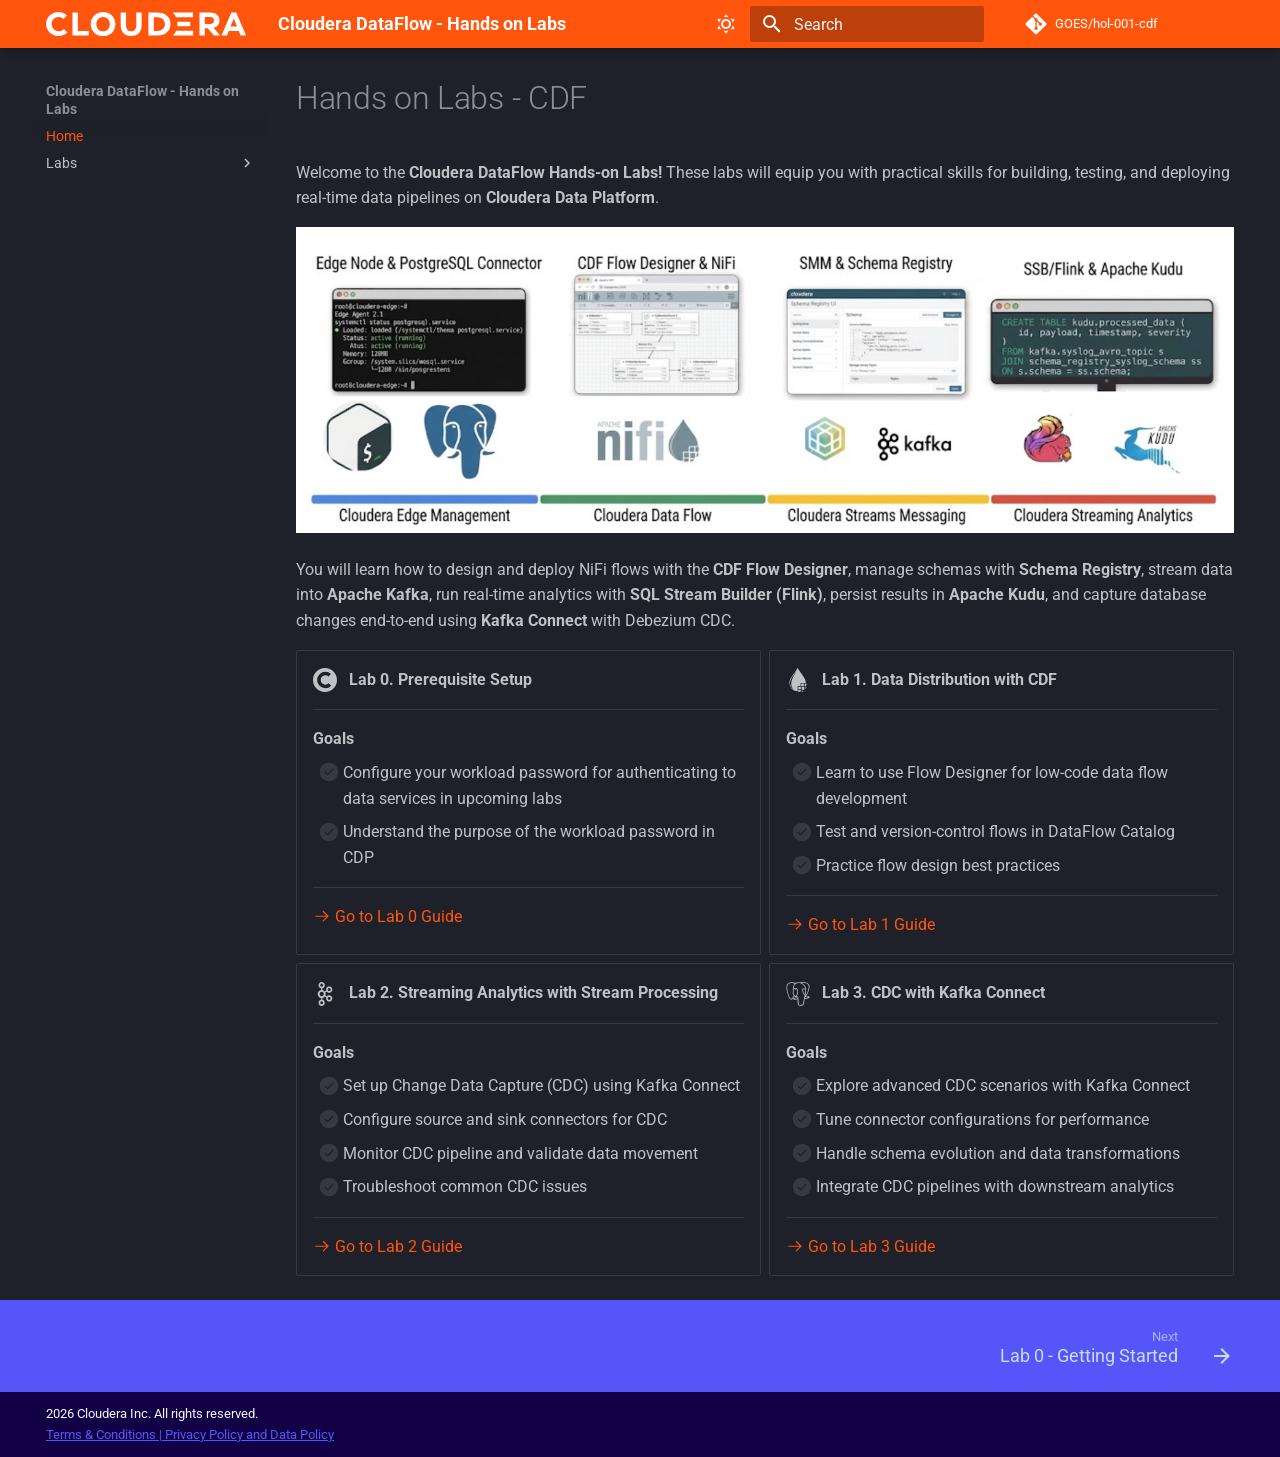
==== commit 11528491: "Removed the user details" ====
--- a/index.html
+++ b/index.html
@@ -504,39 +504,6 @@
 <p>Welcome to the <strong>Cloudera DataFlow Hands-on Labs!</strong> These labs will equip you with practical skills for building, testing, and deploying real-time data pipelines on <strong>Cloudera Data Platform</strong>.</p>
 <p><a class="glightbox" data-type="image" data-width="auto" data-height="auto" href="assets/images/lab_images/overview_diagram.png" data-desc-position="bottom"><img src="assets/images/lab_images/overview_diagram.png" alt="Description"></a></p>
 <p>You will learn how to design and deploy NiFi flows with the <strong>CDF Flow Designer</strong>, manage schemas with <strong>Schema Registry</strong>, stream data into <strong>Apache Kafka</strong>, run real-time analytics with <strong>SQL Stream Builder (Flink)</strong>, persist results in <strong>Apache Kudu</strong>, and capture database changes end-to-end using <strong>Kafka Connect</strong> with Debezium CDC.</p>
-<p><strong>Please select your user below</strong> — your selection will persist throughout all labs in this browser session and automatically populate your username and database information in all code examples.  </p>
-<div class="username-selector-wrapper">
-    <span class="username-chip-label">Select User</span>
-    <div class="username-chip-divider"></div>
-    <select id="user-number-input">
-        <option value="">-- Select --</option>
-        <option value="user001">user001</option>
-        <option value="user002">user002</option>
-        <option value="user003">user003</option>
-        <option value="user004">user004</option>
-        <option value="user005">user005</option>
-        <option value="user006">user006</option>
-        <option value="user007">user007</option>
-        <option value="user008">user008</option>
-        <option value="user009">user009</option>
-        <option value="user010">user010</option>
-        <option value="user011">user011</option>
-        <option value="user012">user012</option>
-        <option value="user013">user013</option>
-        <option value="user014">user014</option>
-        <option value="user015">user015</option>
-        <option value="user016">user016</option>
-        <option value="user017">user017</option>
-        <option value="user018">user018</option>
-        <option value="user019">user019</option>
-        <option value="user020">user020</option>
-    </select>
-    <button id="user-username-save">SELECT USER</button>
-    <button id="user-username-clear">✕</button>
-    <div class="username-chip-divider"></div>
-    <div class="username-display">Active user: <span id="selected-username">None</span></div>
-</div>
-
 <div class="grid cards">
 <ul>
 <li>
@@ -686,4 +653,4 @@
   
 <script id="init-glightbox">const lightbox = GLightbox({"touchNavigation": true, "loop": false, "zoomable": true, "draggable": true, "openEffect": "zoom", "closeEffect": "zoom", "slideEffect": "slide"});
 document$.subscribe(()=>{ lightbox.reload(); });
-</script></body></html>+</script></body></html>
